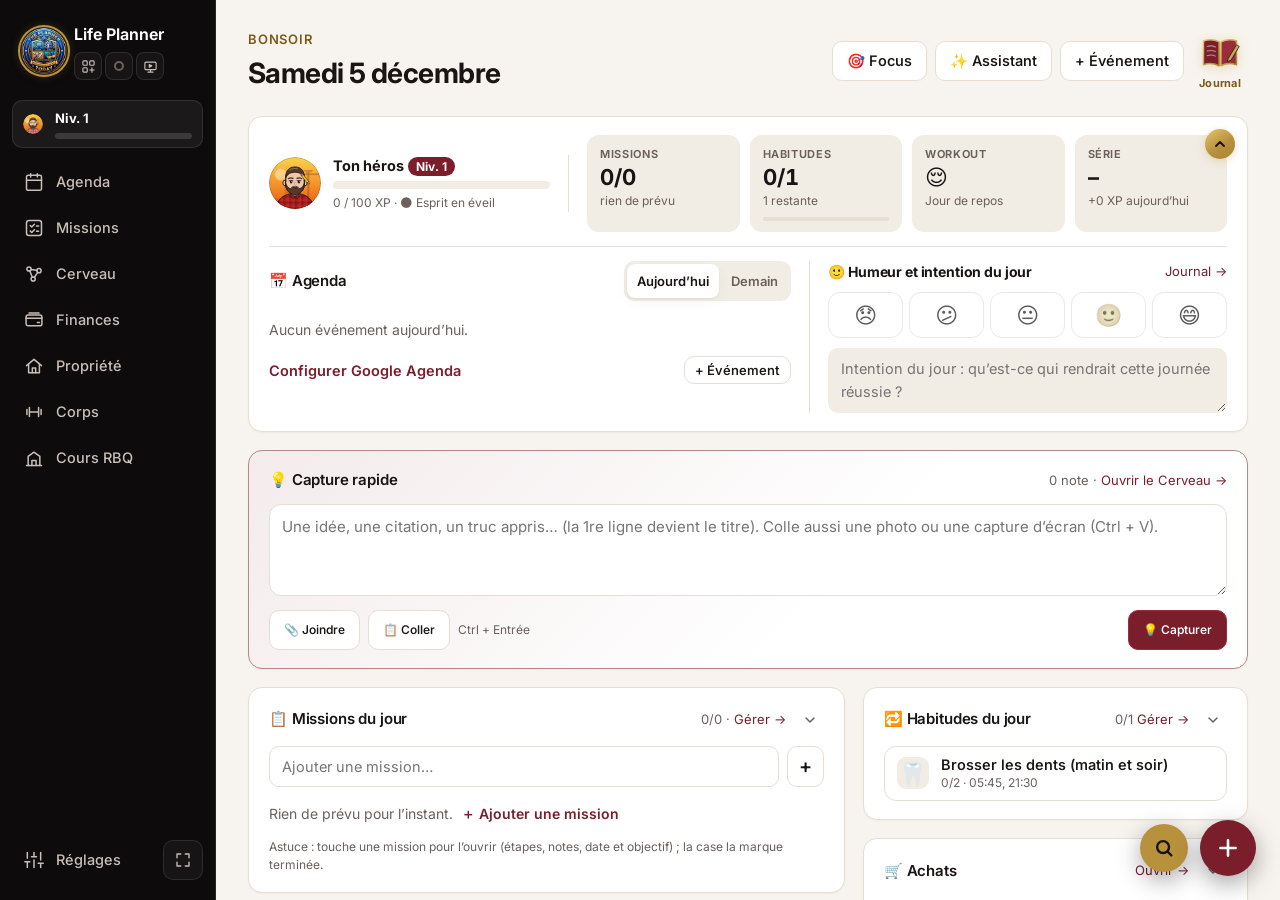
==== app/index.html @ 0de96e23 "Gold search button next to the + button; remove the small + and search icons from the menu Co-Author" ====
<!doctype html>
<html lang="fr">
<head>
  <meta charset="utf-8">
  <meta name="viewport" content="width=device-width, initial-scale=1, viewport-fit=cover">
  <title>Life Planner</title>
  <meta name="theme-color" content="#0a0909">
  <link rel="preconnect" href="https://fonts.googleapis.com">
  <link rel="preconnect" href="https://fonts.gstatic.com" crossorigin>
  <link rel="stylesheet" href="https://fonts.googleapis.com/css2?family=Inter:wght@400;500;600;700&display=swap">
  <link rel="manifest" href="manifest.webmanifest">
  <link rel="icon" href="icons/logo.png" type="image/png">
  <link rel="stylesheet" href="css/styles.css">
</head>
<body>
  <div class="app">
    <nav class="rail" id="rail" aria-label="Navigation principale">
      <div class="brand">
        <a href="#/today" class="brand-logo" id="brand-logo" title="Aujourd'hui" aria-label="Aujourd'hui"><img class="logo-img round" src="icons/logo.png" alt="" width="32" height="32"></a>
        <div class="brand-main">
          <span>Life Planner</span>
          <div class="brand-tools">
            <button type="button" class="brand-ico" id="brand-launch" aria-label="Lanceur" title="Lanceur" aria-haspopup="true" aria-expanded="false">
              <svg viewBox="0 0 24 24"><rect x="3" y="3" width="7" height="7" rx="1.5"/><rect x="14" y="3" width="7" height="7" rx="1.5"/><rect x="3" y="14" width="7" height="7" rx="1.5"/><path d="M14 17.5h7M17.5 14v7"/></svg>
            </button>
            <button type="button" class="brand-ico sync-dot" id="sync-dot" aria-label="État de la synchro" title="Synchro"><i></i></button>
            <button type="button" class="brand-ico" id="brand-video" aria-label="Espace vidéo" title="Espace vidéo : un coin réservé pour une vidéo">
              <svg viewBox="0 0 24 24"><rect x="3" y="5" width="18" height="12" rx="2"/><path d="M8 21h8M12 17v4M10 9l4 2-4 2z"/></svg>
            </button>
          </div>
        </div>
      </div>
      <a href="#/hero" data-route="hero" class="hero-mini" id="hero-mini" aria-label="Ton héros"></a>
      <a href="#/today" data-route="today">
        <svg viewBox="0 0 24 24"><circle cx="12" cy="12" r="4"/><path d="M12 2v2M12 20v2M4.9 4.9l1.4 1.4M17.7 17.7l1.4 1.4M2 12h2M20 12h2M4.9 19.1l1.4-1.4M17.7 6.3l1.4-1.4"/></svg>
        <span>Aujourd'hui</span>
      </a>
      <a href="#/missions" data-route="missions">
        <svg viewBox="0 0 24 24"><rect x="3" y="3" width="18" height="18" rx="3"/><path d="M7.5 9l1.8 1.8L12.5 7.5M7.5 15.5l1.8 1.8 3.2-3.3M15 9.5h2.5M15 16h2.5"/></svg>
        <span>Missions</span>
      </a>
      <a href="#/brain" data-route="brain">
        <svg viewBox="0 0 24 24"><circle cx="6" cy="6" r="2.5"/><circle cx="18" cy="8" r="2.5"/><circle cx="11" cy="18" r="2.5"/><path d="M8.4 6.5l7.2 1M7 8.3l2.9 7.4M16.6 10.1l-4.2 5.8"/></svg>
        <span>Cerveau</span>
      </a>
      <a href="#/day" data-route="week">
        <svg viewBox="0 0 24 24"><rect x="3" y="4" width="18" height="18" rx="2"/><path d="M16 2v4M8 2v4M3 10h18"/></svg>
        <span>Agenda</span>
      </a>
      <a href="#/finance" data-route="finance">
        <svg viewBox="0 0 24 24"><rect x="2.5" y="6" width="19" height="13" rx="2.5"/><path d="M2.5 10h19"/><path d="M16 15h2.5"/><path d="M6 3.5h12"/></svg>
        <span>Finances</span>
      </a>
      <a href="#/propriete" data-route="propriete">
        <svg viewBox="0 0 24 24"><path d="M3 11.5 12 4l9 7.5"/><path d="M5.5 9.5V20h13V9.5"/><path d="M10 20v-5.5h4V20"/></svg>
        <span>Propriété</span>
      </a>
      <a href="#/workout" data-route="workout">
        <svg viewBox="0 0 24 24"><path d="M6.5 6.5v11M17.5 6.5v11M3.5 9v6M20.5 9v6M6.5 12h11"/></svg>
        <span>Corps</span>
      </a>
      <a href="#/rbq" data-route="rbq">
        <svg viewBox="0 0 24 24"><path d="M3 21h18"/><path d="M5 21V10l7-5 7 5v11"/><path d="M9.5 21v-6h5v6"/></svg>
        <span>Cours RBQ</span>
      </a>
      <button type="button" class="rail-more" id="rail-more" aria-label="Plus d’onglets">
        <svg viewBox="0 0 24 24"><circle cx="5" cy="12" r="1.6"/><circle cx="12" cy="12" r="1.6"/><circle cx="19" cy="12" r="1.6"/></svg>
        <span>Plus</span>
      </button>
      <div class="rail-foot">
        <a href="#/settings" data-route="settings">
          <svg viewBox="0 0 24 24"><path d="M4 21v-7M4 10V3M12 21v-9M12 8V3M20 21v-5M20 12V3M1 14h6M9 8h6M17 16h6"/></svg>
          <span>Réglages</span>
        </a>
        <button type="button" class="rail-fs" id="brand-fs" aria-label="Plein écran" title="Plein écran (F11)" hidden>
          <svg viewBox="0 0 24 24"><path d="M4 9V4h5M20 9V4h-5M4 15v5h5M20 15v5h-5"/></svg>
        </button>
      </div>
    </nav>
    <main id="view" tabindex="-1"></main>
  </div>
  <button type="button" id="to-top" hidden aria-label="Remonter en haut de la page" title="Remonter en haut"><svg viewBox="0 0 24 24"><path d="M12 19V5M5 12l7-7 7 7"/></svg></button>
  <div id="fab-dock"><button type="button" id="gs-fab" aria-label="Rechercher" title="Rechercher (Ctrl + K)"><svg viewBox="0 0 24 24"><circle cx="11" cy="11" r="6.5"/><path d="m20 20-4.2-4.2"/></svg></button><button type="button" id="qa-fab" aria-label="Ajout rapide" title="Ajout rapide"><svg viewBox="0 0 24 24"><path d="M12 5v14M5 12h14"/></svg></button></div>
  <div id="modal-root"></div>
  <div id="toast" role="status" aria-live="polite"></div>
  <div id="xp-pops" aria-live="polite"></div>
  <script type="module" src="js/app.js"></script>
</body>
</html>
---- app/css/styles.css ----
/* Thème noir, or et bordeaux : noir profond, bordeaux (couleur principale) et or (touches de luxe).
   Windows en mode sombre : noir. En mode clair : version ivoire assortie (même menu noir). */
:root {
  --bg: #f7f4ef;
  --surface: #ffffff;
  --surface-2: #f1ece4;
  --border: #e6ded3;
  --text: #1a1414;
  --muted: #6b605b;
  --accent: #7a1e2c;
  --accent-soft: #f6e6e8;
  --accent-text: #ffffff;
  --burgundy: #7a1e2c;
  --burgundy-line: #9b2c3a;
  --gold: #b8913d;
  --gold-soft: #faf3e3;
  --gold-text: #7a5a14;
  --gold-border: #e8d7ae;
  --warn: #7a5a14;
  --warn-soft: #faf3e3;
  --danger: #d92d20;
  --ok: #1f7a4d;
  --rail-bg: #0d0b0b;
  --rail-text: #c9bfb9;
  --rail-dim: #8e837d;
  --rail-hover: rgba(255, 255, 255, .06);
  --rail-active: rgba(122, 30, 44, .5);
  --rail-line: rgba(255, 255, 255, .1);
  --shadow: 0 1px 2px rgba(26, 20, 20, .05), 0 4px 14px rgba(26, 20, 20, .04);
  --radius: 14px;
  --rail-w: 216px;
  color-scheme: light;
}
@media (prefers-color-scheme: dark) {
  :root:not([data-theme="light"]) {
    --bg: #0a0909; --surface: #141112; --surface-2: #1b1617; --border: #2a2123;
    --text: #f2ede6; --muted: #a89e98; --accent: #c9505f; --accent-soft: #2a1a1e; --accent-text: #ffffff;
    --burgundy: #7a1e2c; --burgundy-line: #9b2c3a;
    --gold: #c9a24a; --gold-soft: #1f1810; --gold-text: #e6cc8a; --gold-border: #4a3b1a;
    --warn: #e6cc8a; --warn-soft: #241c10; --danger: #f87171; --ok: #6fbf8e;
    --rail-bg: #050404; --rail-text: #b8ada7; --rail-dim: #7a6e68; --rail-hover: rgba(255,255,255,.05); --rail-active: rgba(122,30,44,.32); --rail-line: #231c1d;
    --shadow: 0 1px 2px rgba(0,0,0,.4), 0 4px 16px rgba(0,0,0,.3);
    color-scheme: dark;
  }
}
:root[data-theme="dark"] {
  --bg: #0a0909; --surface: #141112; --surface-2: #1b1617; --border: #2a2123;
  --text: #f2ede6; --muted: #a89e98; --accent: #c9505f; --accent-soft: #2a1a1e; --accent-text: #ffffff;
  --burgundy: #7a1e2c; --burgundy-line: #9b2c3a;
  --gold: #c9a24a; --gold-soft: #1f1810; --gold-text: #e6cc8a; --gold-border: #4a3b1a;
  --warn: #e6cc8a; --warn-soft: #241c10; --danger: #f87171; --ok: #6fbf8e;
  --rail-bg: #050404; --rail-text: #b8ada7; --rail-dim: #7a6e68; --rail-hover: rgba(255,255,255,.05); --rail-active: rgba(122,30,44,.32); --rail-line: #231c1d;
  --shadow: 0 1px 2px rgba(0,0,0,.4), 0 4px 16px rgba(0,0,0,.3);
  color-scheme: dark;
}

* { box-sizing: border-box; }
html, body { height: 100%; margin: 0; }
body {
  background: var(--bg);
  color: var(--text);
  font: 15px/1.5 "Segoe UI Variable Text", "Segoe UI", system-ui, sans-serif;
  -webkit-font-smoothing: antialiased;
  overflow: hidden;
}
h1, h2, h3 { font-family: "Segoe UI Variable Display", "Segoe UI", system-ui, sans-serif; margin: 0; letter-spacing: -.01em; }
h1 { font-size: 28px; font-weight: 650; }
h2 { font-size: 16px; font-weight: 650; }
a { color: var(--accent); text-decoration: none; }
button, input, select, textarea { font: inherit; color: inherit; }
.muted { color: var(--muted); }
[hidden] { display: none !important; }

/* ---------- Mise en page ---------- */
.app { display: flex; height: 100%; }
.rail {
  width: var(--rail-w); flex: none; display: flex; flex-direction: column; gap: 2px;
  padding: 18px 12px; background: var(--surface); border-right: 1px solid var(--border);
}
.brand { display: flex; align-items: center; gap: 10px; font-weight: 650; font-size: 16px; padding: 4px 10px 18px; }
.rail a {
  display: flex; align-items: center; gap: 12px; padding: 10px 12px; border-radius: 10px;
  color: var(--muted); font-weight: 550; min-height: 44px;
}
.rail a svg { width: 20px; height: 20px; fill: none; stroke: currentColor; stroke-width: 1.8; stroke-linecap: round; stroke-linejoin: round; flex: none; }
.rail a:hover { background: var(--surface-2); color: var(--text); }
.rail a.active { background: var(--accent-soft); color: var(--accent); }
.rail .rail-bottom { margin-top: auto; }
main { flex: 1; min-width: 0; overflow-y: auto; padding: 28px 32px 48px; outline: none; }
body.ink-mode .rail { display: none; }
body.ink-mode main { padding: 0; overflow: hidden; }

@media (max-width: 900px) {
  :root { --rail-w: 68px; }
  .rail span, .brand span { display: none; }
  .rail a { justify-content: center; }
  .brand { justify-content: center; padding: 4px 0 18px; }
}
.rail-more { display: none; }
@media (max-width: 600px) {
  .app { flex-direction: column-reverse; }
  .rail { width: 100%; flex-direction: row; justify-content: space-around; padding: 4px 4px calc(4px + env(safe-area-inset-bottom)); border-right: 0; border-top: 1px solid var(--border); gap: 0; }
  .brand { display: none; }
  .rail .rail-bottom { margin-top: 0; }
  /* Barre du bas : 4 onglets + « Plus » (le reste, Réglages et le héros sont dans « Plus ») */
  .rail a.nav-extra, .rail a[data-route="settings"], .rail .hero-mini { display: none !important; }
  .rail a, .rail-more { flex: 1; flex-direction: column; gap: 2px; padding: 6px 2px !important; min-height: 52px; justify-content: center; align-items: center; border-radius: 12px; }
  .rail a span, .rail-more span { display: block !important; font-size: 10.5px; font-weight: 600; }
  .rail-more { display: flex; border: 0; background: none; color: var(--muted); cursor: pointer; font: inherit; }
  .rail-more svg { width: 20px; height: 20px; fill: currentColor; stroke: none; }
  .rail-more.active { background: var(--accent-soft); color: var(--accent); }
  main { padding: 18px 14px 28px; }
  h1 { font-size: 24px; }
  #focus-timer { right: 10px; bottom: calc(76px + env(safe-area-inset-bottom)); }
  body.has-timer #xp-pops { bottom: 160px; }
  #xp-pops { right: 12px; bottom: 80px; }
  #toast { bottom: 84px; }
}
.more-sheet { display: grid; gap: 6px; }
.more-sheet a { display: flex; align-items: center; gap: 14px; padding: 12px 14px; border-radius: 12px; color: var(--text); background: var(--surface-2); font-weight: 600; min-height: 52px; }
.more-sheet a.active { background: var(--accent-soft); color: var(--accent); }
.more-sheet svg { width: 22px; height: 22px; fill: none; stroke: currentColor; stroke-width: 1.8; stroke-linecap: round; stroke-linejoin: round; flex: none; }
.more-sheet svg.avatar { width: 30px; height: 30px; stroke: none; }

/* ---------- En-têtes ---------- */
.page-head { display: flex; align-items: flex-end; justify-content: space-between; gap: 16px; flex-wrap: wrap; margin-bottom: 22px; }
.eyebrow { margin: 0 0 2px; color: var(--muted); font-size: 13px; font-weight: 600; text-transform: uppercase; letter-spacing: .06em; }
.head-actions { display: flex; align-items: center; gap: 8px; flex-wrap: wrap; }
/* Aujourd'hui : bouton image du journal (écrire à la main) */
.journal-btn { display: inline-flex; flex-direction: column; align-items: center; gap: 1px; padding: 2px 6px; border-radius: 12px; color: var(--gold-text, var(--gold)); text-decoration: none; transition: transform .12s, background .12s; }
.journal-btn svg { width: 44px; height: 44px; display: block; filter: drop-shadow(0 2px 6px rgba(201, 162, 74, .3)); }
.journal-btn span { font-size: 11px; font-weight: 700; letter-spacing: .03em; }
.journal-btn:hover, .journal-btn:focus-visible { transform: translateY(-1px) scale(1.05); background: var(--surface-2); }

/* ---------- Boutons & champs ---------- */
.btn {
  display: inline-flex; align-items: center; justify-content: center; gap: 6px;
  min-height: 40px; padding: 0 14px; border-radius: 10px; border: 1px solid var(--border);
  background: var(--surface); color: var(--text); font-weight: 550; cursor: pointer; white-space: nowrap;
}
.btn:hover { background: var(--surface-2); }
.btn.primary { background: var(--accent); border-color: var(--accent); color: var(--accent-text); }
.btn.primary:hover { filter: brightness(1.07); }
.btn.danger { color: var(--danger); }
.btn.icon { width: 40px; padding: 0; font-size: 20px; }
.btn.sm { min-height: 30px; width: 30px; font-size: 16px; border-radius: 8px; }
.btn:disabled { opacity: .5; cursor: default; }
.link { background: none; border: 0; padding: 0; color: var(--accent); cursor: pointer; font-weight: 600; }
input[type="text"], input[type="date"], input[type="time"], input:not([type]), select, textarea {
  border: 1px solid var(--border); background: var(--surface); border-radius: 10px; padding: 9px 12px; min-height: 40px; width: 100%;
}
input:focus, select:focus, textarea:focus { outline: 2px solid var(--accent); outline-offset: -1px; border-color: transparent; }
textarea { resize: vertical; field-sizing: content; min-height: 80px; line-height: 1.55; }
.form { display: grid; gap: 14px; }
.form label { display: grid; gap: 6px; font-size: 13px; font-weight: 600; color: var(--muted); }
.form .row { display: grid; grid-template-columns: 1fr 1fr; gap: 12px; align-items: end; }
.form label.check { display: flex; align-items: center; gap: 8px; min-height: 40px; color: var(--text); font-size: 14px; }
.check input { width: 18px; height: 18px; accent-color: var(--accent); }

/* ---------- Cartes ---------- */
.card { background: var(--surface); border: 1px solid var(--border); border-radius: var(--radius); padding: 18px 20px; box-shadow: var(--shadow); min-width: 0; }
.card-head { display: flex; align-items: center; justify-content: space-between; gap: 8px; margin-bottom: 12px; }
.grid { display: grid; gap: 18px; }
.today-grid { grid-template-columns: repeat(auto-fit, minmax(320px, 1fr)); align-items: start; }
.today-grid .wide { grid-column: 1 / -1; }
.empty, .empty-sm { color: var(--muted); }
.empty { padding: 40px; text-align: center; }
.empty-sm { font-size: 14px; padding: 6px 0; list-style: none; }

.sync { font-size: 12px; color: var(--muted); display: inline-flex; align-items: center; gap: 6px; }
.sync::before { content: ""; width: 8px; height: 8px; border-radius: 50%; background: var(--muted); }
.sync.live::before { background: var(--ok); }
.sync.cache::before { background: var(--warn); }

/* ---------- Événements ---------- */
ul { margin: 0; padding: 0; list-style: none; }
.evs { display: grid; gap: 6px; }
.ev {
  display: flex; gap: 10px; align-items: baseline; padding: 8px 10px; border-radius: 10px; cursor: pointer;
  background: color-mix(in srgb, var(--c) 12%, var(--surface)); border-left: 3px solid var(--c);
}
.ev:hover { background: color-mix(in srgb, var(--c) 20%, var(--surface)); }
.ev-time { font-size: 12px; font-weight: 650; color: var(--muted); min-width: 56px; font-variant-numeric: tabular-nums; }
.ev-title { font-weight: 550; overflow-wrap: anywhere; }
.ev.past { opacity: .55; }

/* ---------- Tâches ---------- */
.add-row { display: flex; gap: 8px; margin-bottom: 10px; }
.tasks { display: grid; gap: 2px; }
.task { border-radius: 10px; }
.task.open { background: var(--surface-2); padding-bottom: 8px; }
.task-row { display: flex; align-items: center; gap: 6px; padding: 2px 2px 2px 2px; border-radius: 8px; }
.task-row:hover { background: var(--surface-2); }
.task label, .sub label { display: flex; align-items: center; gap: 10px; flex: 1; min-width: 0; cursor: pointer; min-height: 36px; }
.task input[type="checkbox"] { width: 20px; height: 20px; flex: none; accent-color: var(--accent); }
.task span { overflow-wrap: anywhere; }
.task-row { align-items: flex-start; }
.task-row > .exp, .task-row > .x { margin-top: 3px; }
.t-main { flex: 1; min-width: 0; display: grid; }
.task .t-title { padding: 6px 0; line-height: 1.35; overflow-wrap: break-word; hyphens: auto; }
.task-meta .t-del2 { min-height: 32px; padding: 0 10px; font-size: 13px; color: var(--danger); }
/* Colonnes étroites (Semaine) : le titre passe avant les boutons */
.day .task-row { gap: 2px; }
.day .task label { gap: 7px; }
.day .task input[type="checkbox"] { width: 18px; height: 18px; }
.day .task-row > .x { display: none; }
.day .task-row > .exp { width: 22px; }
.day .t-chips { padding-left: 25px; }
.day .task-meta label { flex-basis: 100%; }
.t-chips { display: flex; flex-wrap: wrap; gap: 4px; padding: 0 0 6px 30px; margin-top: -4px; min-width: 0; }
/* Étapes d'une mission : dépliées sous la mission par la pastille « ✓ n/m ▾ » */
.t-subs-toggle { cursor: pointer; font: inherit; }
.t-caret { display: inline-block; font-size: 10px; margin-left: 2px; transition: transform .15s; }
.task.subs-open .t-caret { transform: rotate(180deg); }
.t-subs { display: none; list-style: none; margin: -2px 0 8px 30px; padding: 4px 0 4px 12px; border-left: 2px solid var(--gold-border, var(--border)); }
.task.subs-open .t-subs { display: grid; gap: 2px; }
.t-subs label { display: flex; align-items: center; gap: 8px; padding: 3px 0; font-size: 14px; cursor: pointer; }
.t-subs input { width: 16px; height: 16px; flex: none; accent-color: var(--ok); }
.t-subs li.done span { text-decoration: line-through; color: var(--muted); }
.t-chips .chip { max-width: 100%; overflow: hidden; text-overflow: ellipsis; }
.task.done .t-title, .sub.done span { color: var(--muted); text-decoration: line-through; }
.exp { border: 0; background: none; color: var(--muted); width: 30px; height: 30px; border-radius: 8px; cursor: pointer; font-size: 18px; flex: none; transition: transform .15s; }
.exp:hover { background: var(--border); color: var(--text); }
.task.open .exp { transform: rotate(90deg); color: var(--accent); }
.task-detail { padding: 2px 8px 0 32px; display: grid; gap: 6px; }
.sub label { min-height: 30px; font-size: 14px; gap: 8px; }
.sub input[type="checkbox"] { width: 16px !important; height: 16px !important; }
.sub { display: flex; align-items: center; border-radius: 6px; }
.sub:hover .x { opacity: 1; }
.subs { display: grid; }
.sub-bar { height: 4px; border-radius: 9px; background: var(--border); overflow: hidden; }
.sub-bar i { display: block; height: 100%; background: var(--ok); transition: width .3s; }
.add-sub input { min-height: 32px; padding: 5px 10px; font-size: 14px; background: var(--surface); }
.task-detail .notes { min-height: 54px; font-size: 14px; background: var(--surface); }
.hint { font-size: 12px; margin: 8px 0 0; }
.chip.ok { background: color-mix(in srgb, var(--ok) 16%, transparent); color: var(--ok); }
.x { border: 0; background: none; color: var(--muted); font-size: 20px; width: 32px; height: 32px; border-radius: 8px; cursor: pointer; opacity: 0; flex: none; }
.task-row:hover .x, .goal:hover .g-del, .pg:hover .x { opacity: 1; }
@media (hover: none) { .x { opacity: .6; } }
.x:hover { background: var(--surface-2); color: var(--danger); }
.chip { font-size: 12px; padding: 2px 8px; border-radius: 999px; background: var(--surface-2); color: var(--muted); white-space: nowrap; }
.chip.warn { background: var(--warn-soft); color: var(--warn); }

/* ---------- Humeur ---------- */
.moods { display: flex; gap: 6px; flex-wrap: wrap; }
.mood { width: 46px; height: 46px; border-radius: 12px; border: 1px solid var(--border); background: var(--surface); font-size: 22px; cursor: pointer; filter: grayscale(.7); opacity: .7; }
.mood.on { filter: none; opacity: 1; border-color: var(--accent); background: var(--accent-soft); }

/* ---------- Semaine ---------- */
.week { display: grid; grid-template-columns: repeat(7, minmax(150px, 1fr)); gap: 10px; overflow-x: auto; padding-bottom: 8px; }
.day { background: var(--surface); border: 1px solid var(--border); border-radius: 14px; padding: 12px; display: flex; flex-direction: column; gap: 10px; min-height: 340px; }
.day.is-today { border-color: var(--accent); box-shadow: 0 0 0 1px var(--accent); }
.day > header { display: flex; align-items: center; gap: 6px; }
.dow { font-size: 13px; font-weight: 650; color: var(--muted); text-transform: capitalize; }
.dnum { font-size: 22px; font-weight: 650; flex: 1; }
.is-today .dnum { color: var(--accent); }
.day .ev { padding: 6px 8px; flex-direction: column; gap: 0; }
.day .ev-time { min-width: 0; }
.day .task { font-size: 14px; }
.day .task-detail { padding-left: 6px; padding-right: 4px; }
.day .tasks { flex: 1; align-content: start; }
.add-mini input { min-height: 34px; padding: 6px 10px; font-size: 14px; background: var(--surface-2); border-color: transparent; }

/* ---------- Journal ---------- */
.journal-layout { display: grid; grid-template-columns: 250px 1fr; gap: 18px; align-items: start; }
.entries { padding: 10px; max-height: calc(100vh - 160px); overflow-y: auto; }
.entries h2 { padding: 6px 8px 10px; }
.entries a { display: grid; grid-template-columns: 28px 1fr; gap: 0 8px; padding: 8px; border-radius: 10px; color: var(--text); }
.entries a:hover { background: var(--surface-2); }
.entries a.on { background: var(--accent-soft); }
.entries a .m { grid-row: span 2; font-size: 20px; }
.entries a small { color: var(--muted); white-space: nowrap; overflow: hidden; text-overflow: ellipsis; }
.editor { display: grid; gap: 18px; }
.field h3 { font-size: 14px; font-weight: 650; margin-bottom: 8px; }
.field textarea { border-color: transparent; background: var(--surface-2); }
.saved { font-size: 12px; min-height: 18px; }
@media (max-width: 900px) { .journal-layout { grid-template-columns: 1fr; } .entries { max-height: 220px; } }

/* ---------- Pages manuscrites (aperçus) ---------- */
.ink-link { display: flex; gap: 14px; align-items: center; padding: 10px; border-radius: 12px; background: var(--surface-2); color: var(--text); }
.ink-link:hover { background: var(--accent-soft); }
.thumb { width: 72px; aspect-ratio: 1 / 1.414; border-radius: 6px; background: #fffdf8 center / cover no-repeat; border: 1px solid var(--border); flex: none; }
.pages { display: grid; grid-template-columns: repeat(auto-fill, minmax(170px, 1fr)); gap: 16px; margin-bottom: 28px; }
.pg { position: relative; display: grid; gap: 8px; color: var(--text); }
.pg .thumb { width: 100%; border-radius: 10px; box-shadow: var(--shadow); transition: transform .15s; }
.pg:hover .thumb { transform: translateY(-2px); }
.pg .t { font-weight: 600; font-size: 14px; overflow: hidden; text-overflow: ellipsis; white-space: nowrap; }
.pg small { color: var(--muted); }
.pg .x { position: absolute; top: 6px; right: 6px; background: var(--surface); box-shadow: var(--shadow); }
.pg.new .thumb { display: grid; place-items: center; font-size: 40px; color: var(--accent); background: var(--accent-soft); border-style: dashed; }
.section-title { font-size: 14px; color: var(--muted); font-weight: 650; margin: 0 0 12px; text-transform: uppercase; letter-spacing: .05em; }
.bg-pick { display: grid; grid-template-columns: repeat(4, 1fr); gap: 8px; }
.bg-pick label { display: grid; gap: 4px; justify-items: center; font-size: 12px; cursor: pointer; }
.bg-pick input { position: absolute; opacity: 0; pointer-events: none; }
.bg-pick .sw { width: 100%; aspect-ratio: 1 / 1.2; border-radius: 8px; border: 2px solid var(--border); background-color: #fffdf8; }
.bg-pick input:checked + .sw { border-color: var(--accent); }
.sw.lines { background-image: repeating-linear-gradient(#fffdf8 0 9px, #cfd8e6 9px 10px); }
.sw.grid { background-image: linear-gradient(#cfd8e6 1px, transparent 1px), linear-gradient(90deg, #cfd8e6 1px, transparent 1px); background-size: 10px 10px; }
.sw.dots { background-image: radial-gradient(#9aa6ba 1px, transparent 1.2px); background-size: 10px 10px; }

/* ---------- Éditeur manuscrit ---------- */
.ink-shell { display: flex; flex-direction: column; height: 100%; }
.ink-bar {
  display: flex; align-items: center; gap: 8px; padding: 8px 12px; flex-wrap: wrap;
  background: var(--surface); border-bottom: 1px solid var(--border); box-shadow: var(--shadow); z-index: 1;
}
.ink-title { max-width: 240px; font-weight: 600; border-color: transparent !important; background: transparent !important; }
.seg { display: inline-flex; background: var(--surface-2); border-radius: 12px; padding: 3px; gap: 2px; }
.seg button {
  min-width: 42px; height: 40px; border: 0; border-radius: 9px; background: transparent; cursor: pointer;
  display: grid; place-items: center; color: var(--muted);
}
.seg button svg { width: 20px; height: 20px; fill: none; stroke: currentColor; stroke-width: 1.8; stroke-linecap: round; stroke-linejoin: round; }
.seg button.on { background: var(--surface); color: var(--accent); box-shadow: var(--shadow); }
.seg button:disabled { opacity: .35; }
.swatch { width: 28px; height: 28px; border-radius: 50%; background: var(--sw); border: 2px solid var(--surface); box-shadow: 0 0 0 1px var(--border); }
.seg button.on .swatch { box-shadow: 0 0 0 2px var(--accent); }
.dot { border-radius: 50%; background: currentColor; }
.ink-bar .spacer { flex: 1; }
.ink-bar select { width: auto; min-height: 40px; }
.ink-scroll { flex: 1; overflow: auto; background: var(--surface-2); padding: 24px 12px 60px; display: flex; flex-direction: column; align-items: center; gap: 16px; overscroll-behavior: contain; }
.ink-page { flex: none; /* la page garde sa vraie hauteur : sinon elle rétrécit et rien ne défile */ box-shadow: 0 2px 6px rgba(0,0,0,.08), 0 12px 32px rgba(0,0,0,.08); border-radius: 4px; overflow: hidden; line-height: 0; }
.ink-page canvas { touch-action: none; cursor: crosshair; display: block; }

/* ---------- Objectifs ---------- */
.goal-groups { display: grid; grid-template-columns: repeat(auto-fit, minmax(300px, 1fr)); gap: 18px; align-items: start; }
.goal { display: grid; grid-template-columns: 1fr auto; gap: 6px 8px; align-items: center; padding: 10px 0; border-bottom: 1px solid var(--border); }
.goal:last-child { border-bottom: 0; }
.goal .title { font-weight: 550; overflow-wrap: anywhere; }
.goal .pct { font-size: 13px; color: var(--muted); font-variant-numeric: tabular-nums; }
/* Curseur de progression : seule la pastille est attrapable, pour que le défilement au doigt ne le fasse plus bouger par accident */
.goal input[type="range"] { grid-column: 1 / -1; width: 100%; height: 32px; margin: 0; -webkit-appearance: none; appearance: none; background: transparent; pointer-events: none; touch-action: pan-y; }
.goal input[type="range"]::-webkit-slider-runnable-track { height: 6px; border-radius: 99px; background: linear-gradient(to right, var(--accent) var(--v, 0%), var(--border) var(--v, 0%)); }
.goal input[type="range"]::-moz-range-track { height: 6px; border-radius: 99px; background: var(--border); }
.goal input[type="range"]::-moz-range-progress { height: 6px; border-radius: 99px; background: var(--accent); }
.goal input[type="range"]::-webkit-slider-thumb { -webkit-appearance: none; appearance: none; pointer-events: auto; width: 26px; height: 26px; margin-top: -10px; border-radius: 50%; background: var(--accent); border: 3px solid var(--surface); box-shadow: 0 1px 4px rgba(0,0,0,.35); cursor: grab; }
.goal input[type="range"]::-moz-range-thumb { pointer-events: auto; width: 20px; height: 20px; border-radius: 50%; background: var(--accent); border: 3px solid var(--surface); box-shadow: 0 1px 4px rgba(0,0,0,.35); cursor: grab; }
.goal input[type="range"]:focus-visible { outline: 2px solid var(--accent); outline-offset: 2px; border-radius: 8px; }
.bar { height: 6px; border-radius: 99px; background: var(--surface-2); overflow: hidden; grid-column: 1 / -1; }
.bar i { display: block; height: 100%; background: var(--accent); border-radius: 99px; }
.goal.mini { grid-template-columns: 1fr auto; border: 0; padding: 6px 0; }
.bar i { transition: width .4s; }
.goal-toggle { grid-column: 1 / -1; justify-self: start; display: flex; align-items: center; gap: 6px; border: 0; background: none; color: var(--muted); font-size: 13px; font-weight: 600; padding: 4px 6px 4px 0; cursor: pointer; min-height: 32px; }
.goal-toggle:hover { color: var(--accent); }
.goal-toggle .exp { width: 22px; height: 22px; font-size: 16px; display: inline-grid; place-items: center; }
.goal.open .goal-toggle { color: var(--accent); }
.goal.open .goal-toggle .exp { transform: rotate(90deg); color: var(--accent); }
.goal-missions { grid-column: 1 / -1; display: grid; gap: 8px; padding: 4px 0 2px; }
.add-mission { display: flex; flex-wrap: wrap; gap: 6px; }
.add-mission input[name="t"] { flex: 1 1 200px; min-width: 0; }
.add-mission input[type="date"] { width: auto; flex: 1 1 120px; min-width: 0; }
.add-mission .btn.icon { width: 40px; flex: none; }
.link-mission { font-size: 14px; color: var(--muted); }
.task-meta { display: flex; flex-wrap: wrap; gap: 8px; font-size: 13px; }
.task-meta label { display: flex; align-items: center; gap: 6px; flex: 1 1 160px; min-width: 0; min-height: 0; cursor: default; }
.task-meta select, .task-meta input { min-height: 32px; padding: 4px 8px; font-size: 13px; background: var(--surface); flex: 1; min-width: 0; }
.goal-chip { background: var(--accent-soft); color: var(--accent); }

/* ---------- Réglages ---------- */
.settings { display: grid; gap: 18px; max-width: 760px; }
.steps { margin: 0 0 16px; padding-left: 20px; color: var(--muted); display: grid; gap: 6px; }
.steps li { list-style: decimal; }
.steps code, code { background: var(--surface-2); padding: 1px 6px; border-radius: 6px; font-size: 13px; color: var(--text); }
.cal-list { display: grid; gap: 4px; margin-top: 8px; }
.cal-list label { display: flex; align-items: center; gap: 10px; padding: 6px 0; }
.cal-list .c { width: 12px; height: 12px; border-radius: 4px; flex: none; }
.cal-list input { width: 18px; height: 18px; accent-color: var(--accent); }
.status-line { display: flex; align-items: center; gap: 10px; flex-wrap: wrap; margin-top: 14px; }

/* ---------- Gamification ---------- */
.avatar { display: block; border-radius: 50%; flex: none; }
.xp-bar { height: 8px; border-radius: 99px; background: var(--surface-2); overflow: hidden; }
.xp-bar i { display: block; height: 100%; border-radius: 99px; background: linear-gradient(90deg, var(--accent), #f59e0b); transition: width .5s; }
.hero-mini { display: flex !important; align-items: center; gap: 10px; padding: 8px 10px !important; margin-bottom: 10px; background: var(--surface-2); color: var(--text) !important; }
.hero-mini .hm-text { flex: 1; display: grid; gap: 4px; font-size: 13px; min-width: 0; }
.hero-mini .xp-bar { height: 6px; background: var(--border); }
@media (max-width: 900px) { .hero-mini { padding: 4px !important; background: none; } .hero-mini .hm-text { display: none; } }
@media (max-width: 600px) { .hero-mini { margin: 0; } }

.hero-card { display: flex; align-items: center; gap: 16px; color: var(--text); flex-wrap: wrap; }
.hero-card:hover { border-color: var(--accent); }
.hc-main { flex: 1; min-width: 200px; display: grid; gap: 6px; }
.hc-top { display: flex; align-items: baseline; gap: 10px; flex-wrap: wrap; }
.lvl { background: var(--accent); color: var(--accent-text); font-size: 12px; font-weight: 700; padding: 2px 8px; border-radius: 99px; }
.hc-sub { font-size: 12px; margin: 0; }
.hc-stats { display: flex; gap: 22px; }
.hc-stats div, .stat-grid div { display: grid; text-align: center; }
.hc-stats b { font-size: 20px; }
.hc-stats small, .stat-grid small { color: var(--muted); font-size: 12px; }

.hero-layout { display: grid; grid-template-columns: 300px 1fr; gap: 18px; align-items: start; }
.hero-right { display: grid; gap: 18px; min-width: 0; }
.hero-id { display: flex; flex-direction: column; align-items: center; gap: 10px; text-align: center; position: sticky; top: 0; }
.hero-id .avatar { box-shadow: 0 8px 30px rgba(122, 30, 44, .3); }
.hero-name { text-align: center; font-weight: 650; font-size: 18px; border-color: transparent !important; background: transparent !important; }
.hero-name:hover, .hero-name:focus { background: var(--surface-2) !important; }
.lvl-big { font-size: 26px; font-weight: 750; color: var(--accent); }
.stat-grid { display: grid; grid-template-columns: repeat(3, 1fr); gap: 12px 8px; width: 100%; margin-top: 8px; padding-top: 14px; border-top: 1px solid var(--border); }
.stat-grid b { font-size: 18px; }
@media (max-width: 900px) { .hero-layout { grid-template-columns: 1fr; } .hero-id { position: static; } }

.opt-group { margin-bottom: 14px; }
.opt-group h3 { font-size: 13px; color: var(--muted); font-weight: 650; margin-bottom: 8px; }
.opts { display: flex; flex-wrap: wrap; gap: 8px; }
.opt { position: relative; border: 2px solid var(--border); background: var(--surface); border-radius: 14px; padding: 4px; cursor: pointer; display: grid; place-items: center; min-width: 44px; min-height: 44px; }
.opt.on { border-color: var(--accent); background: var(--accent-soft); }
.opt .swatch { width: 30px; height: 30px; background: var(--sw); }
.opt:disabled { cursor: not-allowed; }
.opt:disabled > :first-child { opacity: .3; filter: grayscale(1); }
.lock { position: absolute; inset: auto 0 -2px 0; font-size: 10px; font-weight: 700; color: var(--muted); }

.badges { display: grid; grid-template-columns: repeat(auto-fill, minmax(140px, 1fr)); gap: 10px; }
.badge { display: grid; justify-items: center; text-align: center; gap: 2px; padding: 12px 8px; border-radius: 14px; background: var(--surface-2); opacity: .45; filter: grayscale(1); }
.badge.on { opacity: 1; filter: none; background: var(--accent-soft); }
.badge .bi { font-size: 30px; }
.badge b { font-size: 13px; }
.badge small { font-size: 11px; color: var(--muted); }
.rules li { display: grid; grid-template-columns: auto 1fr auto; gap: 10px; padding: 7px 0; border-bottom: 1px solid var(--border); font-size: 14px; }
.rules li:last-child { border-bottom: 0; }
.rules b { color: var(--accent); white-space: nowrap; }

#xp-pops { position: fixed; right: 20px; bottom: 20px; display: grid; gap: 8px; z-index: 70; pointer-events: none; justify-items: end; }
.xp-pop { display: grid; background: linear-gradient(135deg, #7a1e2c, #c9a24a); color: #fff; padding: 8px 14px; border-radius: 14px; box-shadow: 0 8px 24px rgba(122,30,44,.4); animation: popin .35s cubic-bezier(.3,1.6,.6,1); transition: .4s; }
.xp-pop b { font-size: 17px; }
.xp-pop small { font-size: 12px; opacity: .9; max-width: 220px; white-space: nowrap; overflow: hidden; text-overflow: ellipsis; }
.xp-pop.neg { background: var(--surface-2); color: var(--muted); box-shadow: var(--shadow); }
.xp-pop.out { opacity: 0; transform: translateY(-16px); }
@keyframes popin { from { opacity: 0; transform: translateY(20px) scale(.8); } }
.levelup { text-align: center; display: grid; justify-items: center; gap: 4px; }
.levelup h2 { font-size: 32px; margin: 0; }
.burst { padding: 14px; border-radius: 50%; background: radial-gradient(circle, rgba(245,158,11,.35), transparent 70%); animation: popin .6s cubic-bezier(.3,1.6,.6,1); }
.unlocks { margin-top: 8px; padding: 10px 14px; border-radius: 12px; background: var(--accent-soft); font-size: 14px; }

/* ---------- Évolution de l'avatar ---------- */
.evo-bar i { background: linear-gradient(90deg, #8b5cf6, #f5b301); }
.evo-chip { font-size: 12px; font-weight: 650; padding: 2px 8px; border-radius: 99px; background: color-mix(in srgb, #8b5cf6 16%, transparent); color: #7c3aed; }
:root[data-theme="dark"] .evo-chip { color: #c4b5fd; }
@media (prefers-color-scheme: dark) { :root:not([data-theme="light"]) .evo-chip { color: #c4b5fd; } }
.evo-steps { display: grid; grid-template-columns: repeat(auto-fill, minmax(130px, 1fr)); gap: 10px; margin-bottom: 12px; }
.evo-step { display: grid; justify-items: center; text-align: center; gap: 4px; padding: 12px 8px; border-radius: 14px; background: var(--surface-2); opacity: .5; }
.evo-step .avatar { filter: grayscale(1); }
.evo-step.on { opacity: 1; }
.evo-step.on .avatar { filter: none; }
.evo-step.cur { background: var(--accent-soft); outline: 2px solid var(--accent); }
.evo-step b { font-size: 13px; }
.evo-step small { font-size: 11px; color: var(--muted); }
.check-line { display: flex; align-items: center; gap: 8px; font-size: 14px; cursor: pointer; }
.check-line input { width: 18px; height: 18px; accent-color: var(--accent); }
.evo-pair { display: flex; align-items: center; gap: 10px; }
.evo-pair > .avatar { opacity: .6; }
.evo-arrow { font-size: 22px; color: var(--muted); }
.burst.evo { background: radial-gradient(circle, rgba(139, 92, 246, .4), transparent 70%); }

/* ---------- Cerveau (second cerveau) ---------- */
.brain-top { display: grid; grid-template-columns: repeat(auto-fit, minmax(300px, 1fr)); gap: 18px; align-items: start; margin-bottom: 20px; }
.evo-card .hc-main { min-width: 160px; }
.capture textarea { width: 100%; resize: vertical; min-height: 76px; border: 1px solid transparent; background: var(--surface-2); border-radius: 12px; padding: 10px 12px; }
.capture textarea:focus { outline: 2px solid var(--accent); outline-offset: -1px; }
.capture-foot { display: flex; align-items: center; justify-content: space-between; gap: 8px; margin-top: 8px; font-size: 12px; }
.redisc { display: block; color: var(--text); padding: 12px 14px; border-radius: 12px; background: var(--surface-2); margin-bottom: 10px; }
.redisc:hover { outline: 2px solid var(--accent); }
.redisc p { margin: 4px 0 0; font-size: 14px; color: var(--muted); }
.brain-bar { display: grid; gap: 10px; margin-bottom: 16px; }
.brain-bar input[type="search"] { max-width: none; }
.filters { display: flex; flex-wrap: wrap; gap: 6px; }
.chip-btn { border: 1px solid var(--border); background: var(--surface); border-radius: 99px; padding: 5px 12px; font-size: 13px; cursor: pointer; min-height: 32px; }
.chip-btn small { color: var(--muted); margin-left: 2px; }
.chip-btn:hover { background: var(--surface-2); }
.chip-btn.on { background: var(--accent); border-color: var(--accent); color: var(--accent-text); }
.chip-btn.on small { color: inherit; opacity: .8; }
.tag { color: #7c3aed; font-size: 13px; font-weight: 550; cursor: pointer; }
:root[data-theme="dark"] .tag { color: #c4b5fd; }
@media (prefers-color-scheme: dark) { :root:not([data-theme="light"]) .tag { color: #c4b5fd; } }
.note-grid { display: grid; grid-template-columns: repeat(auto-fill, minmax(250px, 1fr)); gap: 14px; }
.note-grid > .empty, .note-grid > .brain-empty { grid-column: 1 / -1; }
.note-card { display: flex; flex-direction: column; gap: 6px; background: var(--surface); border: 1px solid var(--border); border-radius: 14px; padding: 14px 16px; color: var(--text); box-shadow: var(--shadow); min-height: 130px; }
.note-card:hover { border-color: var(--accent); }
.note-card.pinned { border-color: color-mix(in srgb, var(--accent) 45%, var(--border)); }
.note-card .chip { align-self: flex-start; }
.nc-head { display: flex; align-items: baseline; gap: 8px; }
.nc-head b { flex: 1; min-width: 0; overflow: hidden; text-overflow: ellipsis; white-space: nowrap; }
.note-card p { margin: 0; font-size: 14px; color: var(--muted); flex: 1; overflow-wrap: anywhere; }
.nc-foot { display: flex; align-items: center; gap: 8px; font-size: 12px; flex-wrap: wrap; }
.nc-foot .tag { font-size: 12px; }
.grow { flex: 1; min-width: 0; }
.brain-empty ol { padding-left: 20px; display: grid; gap: 6px; }
.brain-empty code, .note-side code { background: var(--surface-2); padding: 1px 5px; border-radius: 5px; font-size: 13px; }

.note-head { align-items: flex-end; }
.note-head .grow { flex: 1 1 520px; }
.note-title { font-size: 26px; font-weight: 650; border-color: transparent !important; background: transparent !important; padding-left: 0 !important; width: 100%; font-family: "Segoe UI Variable Display", "Segoe UI", system-ui, sans-serif; }
.note-title:focus { background: var(--surface-2) !important; padding-left: 10px !important; }
.inbox-banner { display: flex; align-items: center; gap: 10px; flex-wrap: wrap; background: var(--warn-soft); color: var(--text); border-radius: 12px; padding: 10px 14px; margin-bottom: 16px; font-size: 14px; }
.inbox-banner span { flex: 1; min-width: 200px; }
.note-layout { display: grid; grid-template-columns: minmax(0, 1fr) 300px; gap: 18px; align-items: start; }
@media (max-width: 1000px) { .note-layout { grid-template-columns: 1fr; } }
.note-main { display: grid; gap: 12px; }
.seg { display: inline-flex; background: var(--surface-2); border-radius: 10px; padding: 3px; justify-self: start; }
.seg button { border: 0; background: none; padding: 6px 14px; border-radius: 8px; cursor: pointer; font-size: 14px; color: var(--muted); min-height: 34px; }
.seg button.on { background: var(--surface); color: var(--text); box-shadow: var(--shadow); font-weight: 600; }
#n-body { width: 100%; min-height: 55vh; resize: vertical; border: 0; background: transparent; font-size: 16px; line-height: 1.65; padding: 4px 0; outline: none; }
.suggest { display: flex; flex-wrap: wrap; align-items: center; gap: 6px; padding: 8px 10px; border-radius: 12px; background: var(--surface-2); font-size: 13px; }
.suggest button { border: 1px solid var(--border); background: var(--surface); border-radius: 99px; padding: 4px 10px; cursor: pointer; min-height: 32px; }
.suggest button:hover { border-color: var(--accent); }
.note-read { font-size: 16px; line-height: 1.7; min-height: 30vh; overflow-wrap: anywhere; }
.note-read p { margin: 0 0 10px; }
.note-read h3 { font-size: 18px; margin: 16px 0 6px; }
.note-read ul { margin: 0 0 10px; padding-left: 22px; }
.note-read blockquote { margin: 0 0 10px; padding: 4px 14px; border-left: 3px solid var(--accent); color: var(--muted); font-style: italic; }
.wl { font-weight: 600; border-bottom: 1px solid color-mix(in srgb, var(--accent) 40%, transparent); }
.wl.missing { color: var(--muted); border-bottom-style: dashed; }
.note-side { display: grid; gap: 12px; }
.note-left { display: grid; gap: 18px; min-width: 0; }
.arch-banner { display: flex; align-items: center; gap: 10px; flex-wrap: wrap; background: var(--surface-2); border: 1px dashed var(--border); border-radius: 12px; padding: 10px 14px; margin-bottom: 16px; font-size: 14px; color: var(--muted); }
.arch-banner b { color: var(--text); }
.arch-banner .btn { margin-left: auto; min-height: 32px; padding: 0 12px; font-size: 13px; }
.arch-chip { border-style: dashed; color: var(--muted); }
.project-panel { display: grid; gap: 12px; border-color: color-mix(in srgb, var(--accent) 35%, var(--border)); }
.project-panel .card-head { margin-bottom: 0; }
.proj-bar { height: 10px; }
.pgoal { display: grid; gap: 6px; padding: 10px 12px; border-radius: 12px; background: var(--surface-2); }
.pg-head { display: flex; align-items: center; gap: 8px; }
.pg-head a { flex: 1; min-width: 0; font-weight: 600; color: var(--text); overflow-wrap: anywhere; }
.pg-head a:hover { color: var(--accent); }
.pg-head .pct { font-size: 13px; color: var(--muted); font-variant-numeric: tabular-nums; }
.pgoal:hover .pg-unlink { opacity: 1; }
.pgoal .bar { background: var(--border); }
.pgoal .add-mission input { background: var(--surface); }
.proj-new { display: flex; flex-wrap: wrap; gap: 8px; }
.proj-new input { flex: 1 1 220px; min-width: 0; }
.proj-new select { width: auto; }
.proj-link { font-size: 14px; color: var(--muted); }
.proj-chip { grid-column: 1 / -1; justify-self: start; background: color-mix(in srgb, #f97316 14%, transparent); color: #c2410c; max-width: 100%; overflow: hidden; text-overflow: ellipsis; }
:root[data-theme="dark"] .proj-chip { color: #fdba74; }
@media (prefers-color-scheme: dark) { :root:not([data-theme="light"]) .proj-chip { color: #fdba74; } }
.goal-sec { font-size: 15px; color: var(--muted); margin: 6px 0 10px; text-transform: uppercase; letter-spacing: .05em; }
.goal-groups + .goal-sec { margin-top: 26px; }
.proj-group h2 a { color: var(--text); }
.proj-group h2 a:hover { color: var(--accent); }
.proj-group-bar { margin-bottom: 4px; height: 8px; }
.hz-chip { grid-column: 1 / -1; justify-self: start; }
.goal-settings { display: flex; flex-wrap: wrap; gap: 8px; }
.goal-settings .goal-proj { flex: 1 1 140px; min-width: 0; }
.pg-hz { width: auto; min-height: 30px; padding: 2px 6px; font-size: 12px; color: var(--muted); }
.goal-proj { display: flex; align-items: center; gap: 6px; font-size: 13px; }
.goal-proj select { min-height: 32px; padding: 4px 8px; font-size: 13px; flex: 1; min-width: 0; }
.nc-proj { display: grid; grid-template-columns: 1fr auto; gap: 4px 8px; font-size: 12px; align-items: center; }
.nc-proj .bar { grid-column: 1 / -1; }
.note-side .card { padding: 14px 16px; }
.note-side h3 { font-size: 13px; color: var(--muted); font-weight: 650; margin-bottom: 8px; }
.side-link { display: grid; width: 100%; text-align: left; padding: 7px 10px; border-radius: 10px; color: var(--text); font-size: 14px; border: 0; background: none; cursor: pointer; }
.side-link:hover { background: var(--surface-2); }
.side-link small { color: var(--muted); font-size: 12px; }
.side-link.missing { color: var(--muted); }
.side-rel { display: flex; align-items: center; justify-content: space-between; gap: 8px; padding: 4px 0; font-size: 14px; }
.side-rel .btn { min-height: 30px; padding: 0 10px; font-size: 13px; }
.note-info { font-size: 12px; }
@media (max-width: 600px) { .rail a { padding: 10px 6px; } .note-title { font-size: 22px; } }

/* ---------- Citation du moment ---------- */
.quote-card { position: relative; display: grid; grid-template-columns: 1fr auto; gap: 8px 16px; align-items: end;
  background: linear-gradient(135deg, color-mix(in srgb, var(--accent) 10%, var(--surface)), var(--surface) 70%); }
.q-body { display: grid; gap: 4px; transition: opacity .25s; min-width: 0; }
.q-body.fade { opacity: 0; }
.q-cat { font-size: 12px; font-weight: 650; color: var(--muted); text-transform: uppercase; letter-spacing: .05em; }
.q-body blockquote { margin: 0; font-family: Georgia, "Segoe UI", serif; font-size: 19px; line-height: 1.45; font-style: italic; }
.q-body cite { font-style: normal; font-size: 13px; color: var(--muted); }
.q-actions { display: flex; align-items: center; gap: 6px; flex-wrap: wrap; }
.q-save { font-size: 15px; }
.q-arrow { border: 1px solid var(--border); background: var(--surface); color: var(--text); width: 40px; height: 40px; border-radius: 50%; cursor: pointer; font-size: 24px; line-height: 1; display: grid; place-items: center; padding: 0 0 3px; }
.q-arrow:hover:not(:disabled) { background: var(--surface-2); border-color: var(--accent); color: var(--accent); }
.q-arrow:disabled { opacity: .3; cursor: default; }
.q-save.saved { color: var(--ok); font-weight: 700; opacity: .7; }
.q-opt { border: 0; background: none; color: var(--muted); opacity: .45; width: 32px; height: 32px; border-radius: 8px; cursor: pointer; font-size: 18px; }
.q-opt:hover, .q-opt[aria-expanded="true"] { opacity: 1; background: var(--surface-2); }
.q-menu { position: absolute; right: 16px; top: calc(100% - 12px); z-index: 20; display: grid; gap: 6px; background: var(--surface); border: 1px solid var(--border); border-radius: 14px; padding: 12px 14px; box-shadow: 0 10px 30px rgba(0,0,0,.18); font-size: 14px; min-width: 230px; }
.q-menu b { font-size: 12px; color: var(--muted); text-transform: uppercase; letter-spacing: .05em; margin-top: 4px; }
.q-menu label { display: flex; align-items: center; gap: 8px; cursor: pointer; min-height: 30px; }
.q-menu select { min-height: 34px; padding: 4px 8px; }
@media (max-width: 600px) { .quote-card { grid-template-columns: 1fr; } .q-body blockquote { font-size: 17px; } }

/* ---------- Assistant ---------- */
.assist { padding: 6px 8px 6px 14px; box-shadow: none; background: var(--surface-2); border-color: transparent; display: grid; gap: 6px; }
.assist:focus-within { border-color: var(--accent); background: var(--surface); }
.as-ico { font-size: 16px; align-self: center; opacity: .7; cursor: help; }
.as-form textarea { border: 0 !important; background: transparent !important; min-height: 36px !important; height: 36px; padding: 7px 4px !important; font-size: 14px; }
.as-form textarea:focus { outline: none; }
.as-send { flex: none; width: 34px; height: 34px; border-radius: 50%; border: 0; background: var(--accent); color: var(--accent-text); font-size: 17px; font-weight: 700; cursor: pointer; align-self: center; opacity: .85; }
.as-send:hover { opacity: 1; }
.as-log { display: flex; flex-direction: column; gap: 6px; max-height: 180px; overflow-y: auto; padding: 2px 6px 0 0; }
.as-log.all { max-height: 320px; }
.as-log .as-msg { font-size: 14px; padding: 6px 11px; }
.as-tools { display: flex; gap: 14px; justify-content: flex-end; padding: 0 6px 2px; }
.as-link { border: 0; background: none; color: var(--muted); font-size: 12px; cursor: pointer; padding: 2px 0; }
.as-link:hover { color: var(--accent); text-decoration: underline; }
.as-hint { font-size: 14px; }
.as-msg { max-width: 85%; padding: 8px 13px; border-radius: 16px; font-size: 15px; line-height: 1.45; overflow-wrap: anywhere; }
.as-msg.user { align-self: flex-end; background: var(--accent); color: var(--accent-text); border-bottom-right-radius: 5px; }
.as-msg.bot { align-self: flex-start; background: var(--surface-2); border-bottom-left-radius: 5px; }
.as-msg.error { align-self: flex-start; background: color-mix(in srgb, var(--danger) 14%, transparent); color: var(--danger); }
.as-act { align-self: flex-start; font-size: 13px; color: var(--ok); background: color-mix(in srgb, var(--ok) 12%, transparent); padding: 3px 10px; border-radius: 99px; max-width: 100%; overflow-wrap: anywhere; }
.typing { display: flex; gap: 4px; padding: 12px 14px; }
.typing i { width: 7px; height: 7px; border-radius: 50%; background: var(--muted); animation: blink 1.2s infinite; }
.typing i:nth-child(2) { animation-delay: .2s; } .typing i:nth-child(3) { animation-delay: .4s; }
@keyframes blink { 0%, 80%, 100% { opacity: .25; } 40% { opacity: 1; } }
.as-form { display: flex; gap: 8px; align-items: flex-end; }
.as-form textarea { flex: 1; resize: none; max-height: 160px; line-height: 1.4; }

/* ---------- Fenêtre d'édition d'une mission ---------- */
.task-modal { width: min(540px, 100%); display: grid; gap: 16px; }
.tm-head { display: flex; align-items: flex-start; gap: 12px; }
.tm-cb { width: 24px; height: 24px; margin-top: 7px; flex: none; accent-color: var(--accent); cursor: pointer; }
.tm-title { flex: 1; min-width: 0; resize: none; overflow: hidden; border-color: transparent !important; background: transparent !important; font-size: 20px; font-weight: 650; line-height: 1.35; padding: 4px 8px !important; font-family: "Segoe UI Variable Display", "Segoe UI", system-ui, sans-serif; }
.tm-title:hover, .tm-title:focus { background: var(--surface-2) !important; }
.tm-close { border: 0; background: none; color: var(--muted); font-size: 26px; width: 38px; height: 38px; border-radius: 10px; cursor: pointer; flex: none; }
.tm-close:hover { background: var(--surface-2); color: var(--text); }
.tm-meta { display: grid; grid-template-columns: 1fr 1fr; gap: 10px; }
.tm-meta label { display: grid; gap: 4px; font-size: 13px; color: var(--muted); font-weight: 600; min-width: 0; }
.tm-meta input, .tm-meta select { min-height: 40px; color: var(--text); font-weight: 400; min-width: 0; width: 100%; }
@media (max-width: 480px) { .tm-meta { grid-template-columns: 1fr; } }
.tm-sec { display: grid; gap: 6px; }
.tm-sec h3 { font-size: 13px; color: var(--muted); font-weight: 650; display: flex; gap: 8px; align-items: baseline; }
.tm-sec .sub label { min-height: 36px; font-size: 15px; }
.tm-sec .sub input[type="checkbox"] { width: 18px !important; height: 18px !important; accent-color: var(--accent); }
.tm-sec .sub .x { opacity: .5; }
.tm-sec .add-sub input { min-height: 38px; }
.tm-sec .notes { min-height: 90px; font-size: 14px; resize: vertical; }
.task-modal .tm-actions { justify-content: space-between; margin-top: 0; flex-wrap: wrap; gap: 8px; }
/* « En événement » : formulaire dans la fenêtre de la mission */
.tm-ev { margin-top: 10px; }
.tm-ev-row { display: flex; gap: 10px; flex-wrap: wrap; align-items: end; }
.tm-ev-row > label { flex: 1 1 140px; }
.tm-ev-all, .tm-ev-keep { display: flex !important; flex-direction: row !important; align-items: center; gap: 8px; font-weight: 500; }
.tm-ev-all input, .tm-ev-keep input { width: 18px; height: 18px; flex: none; }
.tm-ev-times[hidden] { display: none; }
/* « Devenir une étape » : choix de la mission */
.tm-pick-title { font-size: 17px; margin: 0; flex: 1; min-width: 0; }
.tm-pick-q { width: 100%; margin: 12px 0 8px; }
.tm-pick-row { width: 100%; text-align: left; font: inherit; color: inherit; background: none; border-bottom: 1px solid var(--border); }
.tm-pick-row:hover { background: var(--surface-2); }
.tm-pick-row .pick-txt { display: grid; }
.task .exp { font-size: 20px; }

/* ---------- Minuteur de focus ---------- */
.tm-focus-row { display: flex; flex-wrap: wrap; gap: 6px; align-items: center; }
.tm-focus-row .btn { min-height: 38px; padding: 0 12px; }
.tm-focus-custom { display: flex; gap: 4px; }
.tm-focus-custom input { width: 70px; min-height: 38px; padding: 4px 8px; }
.focus-chip { background: color-mix(in srgb, #e11d48 14%, transparent); color: #e11d48; }
#focus-timer { position: fixed; right: 20px; bottom: 20px; z-index: 65; display: flex; align-items: center; gap: 12px; padding: 10px 12px 10px 10px; border-radius: 18px; background: var(--surface); border: 1px solid var(--border); box-shadow: 0 10px 34px rgba(0,0,0,.22); width: min(360px, calc(100vw - 32px)); animation: popin .3s; }
#focus-timer[hidden] { display: none; }
.focus-timer.work { --tc: #e11d48; }
.focus-timer.break { --tc: #16a34a; }
.ft-ring { --p: 0; flex: none; width: 56px; height: 56px; border-radius: 50%; display: grid; place-items: center; background: conic-gradient(var(--tc) calc(var(--p) * 1%), var(--surface-2) 0); }
.ft-ring span { width: 46px; height: 46px; border-radius: 50%; background: var(--surface); display: grid; place-items: center; font-weight: 700; font-size: 13px; font-variant-numeric: tabular-nums; }
.ft-main { flex: 1; min-width: 0; display: grid; }
.ft-main small { color: var(--tc); font-weight: 650; font-size: 12px; }
.ft-main b { font-size: 14px; white-space: nowrap; overflow: hidden; text-overflow: ellipsis; }
.ft-btns { display: flex; gap: 4px; }
.ft-btns button { width: 36px; height: 36px; border-radius: 50%; border: 1px solid var(--border); background: var(--surface-2); cursor: pointer; font-size: 14px; color: var(--text); }
.ft-btns button:hover { border-color: var(--tc); color: var(--tc); }
body.has-timer #xp-pops { bottom: 104px; }
body.ink-mode #focus-timer { bottom: 12px; right: 12px; }

/* ---------- Lanceur ---------- */
.launch-grid { display: grid; grid-template-columns: repeat(auto-fill, minmax(150px, 1fr)); gap: 16px; margin-bottom: 18px; }
.lt-wrap { position: relative; }
.lt { width: 100%; display: grid; justify-items: center; gap: 6px; padding: 22px 10px 16px; border-radius: 20px; border: 1px solid var(--border); background: var(--surface); box-shadow: var(--shadow); cursor: pointer; color: var(--text); transition: transform .12s, border-color .12s; }
.lt:hover { transform: translateY(-2px); border-color: var(--accent); }
.lt:active { transform: scale(.97); }
.editing .lt { cursor: default; transform: none; }
.lt-ico { width: 64px; height: 64px; border-radius: 18px; background: var(--c); color: #fff; display: grid; place-items: center; font-size: 30px; font-weight: 800; font-family: "Segoe UI Variable Display", "Segoe UI", system-ui, sans-serif; box-shadow: 0 6px 18px color-mix(in srgb, var(--c) 40%, transparent); }
.lt-name { font-weight: 650; font-size: 15px; }
.lt small { font-size: 11px; }
.lt-web { position: absolute; top: 8px; right: 8px; width: 32px; height: 32px; border-radius: 50%; border: 1px solid var(--border); background: var(--surface-2); cursor: pointer; font-size: 14px; opacity: .6; }
.lt-web:hover { opacity: 1; }
.lt-tools { display: flex; justify-content: center; gap: 6px; margin-top: 6px; }
.lt-tools button { width: 38px; height: 34px; border-radius: 10px; border: 1px solid var(--border); background: var(--surface); cursor: pointer; font-size: 16px; }
.lt-tools button:disabled { opacity: .3; }
.lt-tools [data-del]:hover { color: var(--danger); border-color: var(--danger); }
.launch-add { display: grid; gap: 12px; max-width: 760px; }
.launch-add > .btn { justify-self: start; }
.ln-form { display: flex; flex-wrap: wrap; gap: 8px; }
.ln-form input { flex: 1 1 180px; min-width: 0; }
.ln-form select { width: auto; }

/* ---------- Synchronisation ---------- */
.sync-state { margin: 0 0 12px; font-size: 14px; }
.sync-phone { margin-top: 18px; padding-top: 14px; border-top: 1px solid var(--border); display: grid; gap: 8px; justify-items: start; }
.sync-phone h3 { font-size: 15px; }
.sync-phone p { margin: 0; }
.qr { background: #fff; padding: 10px; border-radius: 12px; line-height: 0; }
.qr img, .qr canvas { display: block; }

/* ---------- Ordre du menu (Réglages) ---------- */
.nav-order { list-style: none; margin: 0; padding: 0; display: grid; gap: 6px; max-width: 420px; }
.nav-order li { display: flex; align-items: center; gap: 10px; padding: 6px 8px 6px 12px; border-radius: 12px; background: var(--surface-2); }
.nav-ico svg { width: 20px; height: 20px; fill: none; stroke: currentColor; stroke-width: 1.8; stroke-linecap: round; stroke-linejoin: round; display: block; color: var(--muted); }
.nav-name { flex: 1; font-weight: 550; }
.nav-mv { width: 40px; height: 40px; border-radius: 10px; border: 1px solid var(--border); background: var(--surface); cursor: pointer; font-size: 16px; }
.nav-mv:hover:not(:disabled) { border-color: var(--accent); color: var(--accent); }
.nav-mv:disabled { opacity: .3; cursor: default; }

/* ---------- Alarmes ---------- */
.alarm-chip { background: color-mix(in srgb, var(--warn) 14%, transparent); color: var(--warn); }
.alarm-chip.ringing { animation: ring-pulse 1s infinite; }
@keyframes ring-pulse { 50% { background: var(--warn); color: #fff; } }
.tm-alarm-row { display: flex; gap: 8px; }
.tm-alarm-row input { flex: 1; min-width: 0; min-height: 40px; }
.tm-alarm-row .btn { min-height: 40px; }
.tm-alarm-quick { display: flex; flex-wrap: wrap; gap: 6px; }
#alarm-root { position: relative; z-index: 80; }
.alarm-back { position: fixed; inset: 0; z-index: 80; background: rgba(10, 10, 20, .55); display: grid; place-items: center; padding: 16px; animation: fade .2s; }
.alarm { width: min(440px, 100%); max-height: 92vh; overflow-y: auto; background: var(--surface); border-radius: 22px; padding: 22px; display: grid; gap: 12px; text-align: center; box-shadow: 0 24px 70px rgba(0,0,0,.35); border: 2px solid var(--warn); }
.alarm h2 { font-size: 22px; overflow-wrap: anywhere; }
.alarm .eyebrow { color: var(--warn); }
.al-bell { font-size: 46px; line-height: 1; animation: bell 1s infinite; transform-origin: 50% 10%; }
@keyframes bell { 0%, 50%, 100% { transform: rotate(0); } 10%, 30% { transform: rotate(14deg); } 20%, 40% { transform: rotate(-14deg); } }
.al-row { display: flex; flex-wrap: wrap; align-items: center; justify-content: center; gap: 6px; }
.al-row > span { width: 100%; font-size: 13px; font-weight: 600; }
.al-row .btn { min-height: 40px; padding: 0 14px; }
.al-pick { display: flex; gap: 8px; justify-content: center; }
.al-pick input { width: auto; }
.al-actions { display: flex; gap: 8px; justify-content: center; flex-wrap: wrap; margin-top: 4px; }
.al-actions .btn { min-height: 44px; flex: 1 1 160px; }
.al-more { margin: 0; font-size: 13px; }
@media (prefers-reduced-motion: reduce) { .al-bell, .alarm-chip.ringing { animation: none; } }

/* ---------- Modale & toast ---------- */
.modal-back { position: fixed; inset: 0; background: rgba(10, 10, 20, .4); display: grid; place-items: center; padding: 16px; z-index: 50; animation: fade .15s; }
.modal { background: var(--surface); border-radius: 18px; padding: 22px; width: min(480px, 100%); max-height: 90vh; overflow-y: auto; box-shadow: 0 20px 60px rgba(0,0,0,.25); }
.modal h2 { font-size: 20px; margin-bottom: 16px; }
.modal-actions { display: flex; justify-content: flex-end; gap: 8px; margin-top: 6px; flex-wrap: wrap; }
@keyframes fade { from { opacity: 0; } }
#toast {
  position: fixed; left: 50%; bottom: 24px; transform: translate(-50%, 20px); opacity: 0; pointer-events: none;
  background: var(--text); color: var(--bg); padding: 10px 18px; border-radius: 12px; font-weight: 550; transition: .2s; z-index: 60; max-width: calc(100% - 32px);
}
#toast.show { opacity: 1; transform: translate(-50%, 0); }
#toast.err { background: var(--danger); color: #fff; }
.skeleton { height: 60px; border-radius: 10px; background: linear-gradient(90deg, var(--surface-2), var(--border), var(--surface-2)); background-size: 200% 100%; animation: sh 1.2s infinite; }
@keyframes sh { to { background-position: -200% 0; } }

/* =========================================================
   Habitudes
   ========================================================= */
.hb-list { display: grid; gap: 6px; }
.hb-chip { display: flex; align-items: center; gap: 6px; border: 1px solid var(--border); border-radius: 12px; background: var(--surface); transition: background .15s, border-color .15s; }
.hb-chip.done { background: color-mix(in srgb, var(--ok) 10%, var(--surface)); border-color: color-mix(in srgb, var(--ok) 40%, var(--border)); }
.hb-tap { flex: 1; min-width: 0; display: grid; grid-template-columns: auto 1fr auto; align-items: center; gap: 10px; padding: 8px 12px; min-height: 44px; border: 0; background: none; cursor: pointer; text-align: left; color: inherit; font: inherit; }
.hb-emo { font-size: 20px; }
.hb-name { font-weight: 560; overflow-wrap: anywhere; }
.hb-chip.done .hb-name { text-decoration: line-through; text-decoration-color: color-mix(in srgb, var(--ok) 60%, transparent); }
.hb-meta { font-size: 12px; color: var(--muted); white-space: nowrap; }
.hb-chip.done .hb-meta { color: var(--ok); }
.hb-minus { margin-right: 6px; }
.hb-perm { display: flex; align-items: center; justify-content: space-between; gap: 12px; flex-wrap: wrap; margin-bottom: 18px; background: var(--accent-soft); border-color: transparent; }
.hb-todaycard { margin-bottom: 18px; }
.hb-grid { display: grid; grid-template-columns: repeat(auto-fill, minmax(320px, 1fr)); gap: 18px; align-items: start; }
.hb-card.is-arch { opacity: .7; }
.hb-head { display: flex; align-items: center; gap: 12px; }
.hb-big { font-size: 30px; line-height: 1; }
.hb-title { flex: 1; min-width: 0; }
.hb-title h3 { font-size: 17px; overflow-wrap: anywhere; }
.hb-title p { margin: 2px 0 0; font-size: 13px; }
.hb-stats { display: flex; flex-wrap: wrap; gap: 4px 14px; margin: 12px 0 10px; font-size: 13px; color: var(--muted); }
.hb-stats b { color: var(--text); }
.hb-strip { display: grid; grid-template-columns: repeat(14, 1fr); gap: 3px; }
.hb-day { display: grid; justify-items: center; gap: 3px; padding: 2px 0; border: 0; background: none; cursor: pointer; color: var(--muted); font: inherit; min-height: 40px; }
.hb-day small { font-size: 10px; }
.hb-day i { width: 100%; max-width: 22px; aspect-ratio: 1; border-radius: 6px; background: var(--surface-2); border: 1px solid var(--border); }
.hb-day.part i { background: color-mix(in srgb, var(--ok) 35%, var(--surface-2)); }
.hb-day.ok i { background: var(--ok); border-color: var(--ok); }
.hb-day.off i { background: transparent; border-style: dashed; opacity: .5; }
.hb-day.today small { color: var(--accent); font-weight: 700; }
.hb-day:disabled { cursor: default; opacity: .35; }
.hb-arch { margin-top: 22px; }
.hb-arch summary { cursor: pointer; color: var(--muted); margin-bottom: 12px; }
.hb-form { display: grid; gap: 8px; }
.hb-row { display: flex; gap: 8px; }
.hb-row input:last-child { flex: 1; min-width: 0; }
.hb-emo-in { width: 56px; text-align: center; font-size: 20px; }
.hb-lbl { font-size: 13px; font-weight: 650; margin-top: 6px; }
.hb-time { display: flex; gap: 6px; align-items: center; margin-bottom: 4px; }
.hb-time input { max-width: 150px; }
#habit-root { position: fixed; right: 16px; top: 16px; z-index: 45; display: grid; gap: 8px; width: min(440px, calc(100vw - 32px)); }
.hb-rem { display: flex; align-items: center; gap: 8px; padding: 10px 12px; background: var(--surface); border: 1px solid var(--accent); border-radius: 14px; box-shadow: 0 10px 40px rgba(0,0,0,.25); animation: fade .2s; flex-wrap: wrap; }
.hb-rem-emo { font-size: 26px; }
.hb-rem-txt { flex: 1; min-width: 120px; display: grid; }
.hb-rem-txt small { color: var(--muted); font-size: 12px; }
@media (max-width: 600px) { #habit-root { top: 10px; } .hb-strip { gap: 2px; } }

/* =========================================================
   Cours RBQ
   ========================================================= */
.btn.sm-text { min-height: 28px; padding: 0 10px; font-size: 13px; margin-top: 4px; }
.rbq-top { display: grid; grid-template-columns: auto 1fr auto; gap: 24px; align-items: center; margin-bottom: 18px; }
.rbq-count { display: flex; align-items: center; gap: 12px; }
.rbq-count strong { font-size: 44px; line-height: 1; color: var(--accent); font-variant-numeric: tabular-nums; }
.rbq-prog { display: grid; gap: 6px; min-width: 0; }
.rbq-prog-row { display: flex; justify-content: space-between; font-size: 14px; }
.rbq-prog p { margin: 0; font-size: 13px; }
.rbq-due { display: grid; gap: 4px; justify-items: center; text-align: center; }
.rbq-mods { display: grid; grid-template-columns: repeat(auto-fill, minmax(280px, 1fr)); gap: 18px; }
.rbq-mod { display: grid; gap: 8px; align-content: start; color: inherit; text-decoration: none; border-left: 4px solid var(--border); transition: transform .12s; }
.rbq-mod:hover { transform: translateY(-2px); }
.rbq-mod.st-doing { border-left-color: #eab308; }
.rbq-mod.st-review { border-left-color: #f97316; }
.rbq-mod.st-done { border-left-color: var(--ok); }
.rbq-mod-head { display: flex; justify-content: space-between; gap: 8px; align-items: flex-start; }
.rbq-mod-head h3 { font-size: 16px; overflow-wrap: anywhere; }
.rbq-desc { margin: 0; font-size: 13px; line-height: 1.45; }
.rbq-meta { margin: 0; display: flex; flex-wrap: wrap; gap: 4px 12px; font-size: 12px; color: var(--muted); }
.rbq-meta b { color: var(--warn); }
.rbq-add { border-style: dashed; color: var(--muted); cursor: pointer; font: inherit; font-weight: 600; min-height: 90px; }
.rbq-add:hover { color: var(--accent); border-color: var(--accent); }
.rbq-status { margin-bottom: 18px; }
.rbq-cols { display: grid; grid-template-columns: minmax(0, 1.4fr) minmax(0, 1fr); gap: 18px; align-items: start; }
.rbq-side { display: grid; gap: 18px; }
.rbq-notes { width: 100%; min-height: 45vh; border-color: transparent; background: var(--surface-2); font-size: 15px; }
.rbq-keys, .rbq-cards { list-style: none; margin: 0; padding: 0; display: grid; gap: 4px; }
.rbq-keys li, .rbq-cards li { display: flex; align-items: flex-start; justify-content: space-between; gap: 8px; padding: 6px 0; border-bottom: 1px solid var(--border); }
.rbq-keys li:last-child, .rbq-cards li:last-child { border-bottom: 0; }
.rbq-keys span { overflow-wrap: anywhere; line-height: 1.45; }
.rbq-cards details { flex: 1; min-width: 0; }
.rbq-cards summary { cursor: pointer; overflow-wrap: anywhere; line-height: 1.45; }
.rbq-cards details p { margin: 6px 0 0 4px; color: var(--muted); }
.rbq-box { color: var(--accent); font-size: 9px; letter-spacing: 1px; margin-right: 4px; vertical-align: 2px; }
.rbq-cform { display: grid; gap: 6px; margin-bottom: 10px; }
.rbq-cform textarea { min-height: 52px; }
.rbq-del { margin-top: 24px; text-align: right; }
.rv-modal { width: min(560px, 100%); }
.rv-card { border: 1px solid var(--border); border-radius: 14px; padding: 22px; margin: 10px 0 14px; background: var(--surface-2); }
.rv-q { font-size: 19px; font-weight: 600; line-height: 1.4; overflow-wrap: anywhere; }
.rv-a { margin-top: 16px; padding-top: 14px; border-top: 1px dashed var(--border); font-size: 16px; line-height: 1.5; overflow-wrap: anywhere; }
.rv-score { font-size: 26px; display: flex; gap: 18px; }
.rv-score .ok { color: var(--ok); }
.rv-score .ko { color: var(--danger); }
@media (max-width: 900px) { .rbq-cols { grid-template-columns: 1fr; } .rbq-top { grid-template-columns: 1fr; gap: 14px; } .rbq-due { justify-items: start; text-align: left; } }

/* =========================================================
   Workout
   ========================================================= */
.seg a { min-width: 42px; height: 40px; padding: 0 14px; border-radius: 9px; display: grid; place-items: center; color: var(--muted); text-decoration: none; font-weight: 600; font-size: 14px; }
.seg a.on { background: var(--surface); color: var(--accent); box-shadow: var(--shadow); }
#wk-body { display: grid; gap: 18px; }
.wk-prev { list-style: none; margin: 0 0 14px; padding: 0; }
.wk-prev li { display: flex; justify-content: space-between; gap: 4px 12px; padding: 8px 0; border-bottom: 1px solid var(--border); flex-wrap: wrap; }
.wk-prev li:last-child { border-bottom: 0; }
.wk-prev .muted { font-size: 13px; }
.wk-start { width: 100%; min-height: 48px; font-size: 16px; }
.wk-others { display: flex; flex-wrap: wrap; gap: 6px; }
.wk-done { background: color-mix(in srgb, var(--ok) 10%, var(--surface)); }
.wk-done p { margin: 0; }
.wk-live { position: sticky; top: 0; z-index: 5; }
.wk-live-head { display: flex; justify-content: space-between; align-items: flex-end; gap: 12px; margin-bottom: 10px; }
.wk-clock { display: grid; justify-items: end; }
.wk-clock b { font-size: 30px; font-variant-numeric: tabular-nums; line-height: 1; }
.wk-rest-timer { margin-top: 10px; padding: 8px 12px; border-radius: 10px; background: var(--accent-soft); color: var(--accent); display: flex; align-items: center; gap: 10px; font-variant-numeric: tabular-nums; }
.wk-rest-timer .btn { margin: 0 0 0 auto; }
.wk-last { margin: -6px 0 8px; font-size: 13px; }
.wk-sets { display: grid; gap: 4px; }
.wk-set { display: grid; grid-template-columns: 44px 1fr 1fr 56px; gap: 8px; align-items: center; padding: 3px 4px; border-radius: 10px; }
.wk-set-h { font-size: 12px; padding-bottom: 0; }
.wk-set-h span { text-align: center; }
.wk-set.done { background: color-mix(in srgb, var(--ok) 10%, transparent); }
.wk-set input:not([type=checkbox]) { width: 100%; min-width: 0; text-align: center; }
.wk-n { text-align: center; font-weight: 650; color: var(--muted); }
.wk-check { display: grid; place-items: center; min-height: 40px; cursor: pointer; }
.wk-check input { width: 26px; height: 26px; accent-color: var(--ok); }
.wk-ex-actions { display: flex; gap: 6px; margin-top: 8px; }
#wk-note { width: 100%; margin: 4px 0 8px; min-height: 60px; }
.wk-plan-cols { display: grid; grid-template-columns: minmax(0, 1fr) minmax(0, 1.3fr); gap: 18px; align-items: start; }
.wk-week { display: grid; gap: 6px; }
.wk-day { display: grid; grid-template-columns: 100px 1fr; align-items: center; gap: 10px; padding: 4px 8px; border-radius: 10px; }
.wk-day.today { background: var(--accent-soft); }
.wk-day span { font-weight: 600; }
.wk-prefs { display: flex; flex-wrap: wrap; gap: 12px; margin-top: 14px; font-size: 14px; color: var(--muted); }
.wk-prefs label { display: flex; align-items: center; gap: 6px; }
.wk-tpls { display: grid; gap: 8px; }
.wk-tpl { display: grid; gap: 4px; text-align: left; padding: 12px 14px; border: 1px solid var(--border); border-radius: 12px; background: var(--surface); cursor: pointer; font: inherit; color: inherit; }
.wk-tpl:hover { border-color: var(--accent); }
.wk-tpl .muted { font-size: 13px; overflow-wrap: anywhere; }
.tp-modal { width: min(640px, 100%); }
.tp-head, .tp-row { display: grid; grid-template-columns: minmax(0, 1fr) 60px 70px 70px 72px; gap: 6px; align-items: center; }
.tp-head { font-size: 12px; margin-top: 8px; }
.tp-row { margin-bottom: 4px; }
.tp-row input { width: 100%; min-width: 0; }
.tp-tools { display: flex; gap: 4px; }
.wk-kpis { display: grid; grid-template-columns: repeat(auto-fit, minmax(170px, 1fr)); gap: 18px; }
.wk-kpi { display: grid; gap: 4px; }
.wk-kpi b { font-size: 32px; line-height: 1; color: var(--accent); }
.wk-kpi b small { font-size: 18px; color: var(--muted); }
.wk-kpi span { font-size: 13px; color: var(--muted); }
.wk-bars { position: relative; display: grid; grid-template-columns: repeat(8, 1fr); gap: 10px; height: 170px; }
.wk-barcol { display: grid; grid-template-rows: 16px 1fr 16px; height: 100%; justify-items: center; gap: 4px; }
.wk-barcol i { align-self: end; width: 100%; max-width: 42px; border-radius: 6px 6px 2px 2px; background: color-mix(in srgb, var(--accent) 45%, var(--surface-2)); min-height: 2px; }
.wk-barcol i.ok { background: var(--accent); }
.wk-barcol i.now { outline: 2px solid var(--accent); outline-offset: 2px; }
.wk-barval { font-size: 12px; font-weight: 650; }
.wk-barcol small { font-size: 11px; color: var(--muted); white-space: nowrap; }
.wk-goal-line { position: absolute; left: 0; right: 0; bottom: calc(20px + (100% - 40px) * var(--goal-n)); border-top: 2px dashed var(--ok); opacity: .6; pointer-events: none; }
.wk-table { display: grid; }
.wk-row { display: grid; grid-template-columns: minmax(0, 1fr) 120px auto; gap: 14px; align-items: center; padding: 10px 0; border-bottom: 1px solid var(--border); }
.wk-row:last-child { border-bottom: 0; }
.wk-row > div:first-child { display: grid; }
.wk-row small { font-size: 12px; }
.wk-spark { width: 120px; height: 30px; }
.wk-spark polyline { fill: none; stroke: var(--accent); stroke-width: 2; vector-effect: non-scaling-stroke; stroke-linejoin: round; stroke-linecap: round; }
.wk-nums { display: flex; gap: 12px; font-size: 13px; color: var(--muted); flex-wrap: wrap; justify-content: flex-end; }
.wk-nums b { color: var(--text); }
.wk-nums .up { color: var(--ok); font-weight: 650; }
.wk-nums .down { color: var(--danger); font-weight: 650; }
.wk-hist { list-style: none; margin: 0; padding: 0; }
.wk-hist li { display: flex; justify-content: space-between; gap: 4px 12px; flex-wrap: wrap; padding: 8px 0; border-bottom: 1px solid var(--border); }
.wk-hist li:last-child { border-bottom: 0; }
.wk-hnote { flex-basis: 100%; font-style: italic; }
@media (max-width: 900px) { .wk-plan-cols { grid-template-columns: 1fr; } }
@media (max-width: 600px) {
  .wk-row { grid-template-columns: minmax(0, 1fr) 80px; }
  .wk-spark { width: 80px; }
  .wk-nums { grid-column: 1 / -1; justify-content: flex-start; }
  .tp-head { display: none; }
  .tp-row { grid-template-columns: 1fr 56px 64px 64px; padding-bottom: 6px; border-bottom: 1px solid var(--border); }
  .tp-row input[data-f="name"] { grid-column: 1 / -1; }
  .tp-tools { grid-column: 1 / -1; justify-content: flex-end; }
  .wk-day { grid-template-columns: 80px 1fr; }
}

/* Agenda d'Aujourd'hui : Aujourd'hui / Demain */
.seg.seg-sm button { height: 30px; min-width: 0; padding: 0 10px; font: inherit; font-size: 13px; font-weight: 600; }
.ag-day { margin: -4px 0 8px; font-size: 13px; }
.ag-foot { display: flex; align-items: center; justify-content: space-between; gap: 8px; flex-wrap: wrap; margin-top: 10px; }
.ag-foot .btn { margin: 0; }
/* Lanceur rapide : icône à droite du logo et son menu */
.brand-launch { margin-left: auto; width: 32px; height: 32px; flex: none; display: grid; place-items: center; border: 1px solid var(--border); border-radius: 9px; background: var(--surface); color: var(--muted); cursor: pointer; padding: 0; }
.brand-launch svg { width: 17px; height: 17px; fill: none; stroke: currentColor; stroke-width: 1.8; stroke-linecap: round; stroke-linejoin: round; }
.brand-launch:hover, .brand-launch[aria-expanded="true"] { color: var(--accent); border-color: var(--accent); background: var(--accent-soft); }
.brand-launch.active { color: var(--accent); background: var(--accent-soft); border-color: transparent; }
.launch-pop { position: fixed; z-index: 60; width: 300px; max-width: calc(100vw - 24px); padding: 12px; background: var(--surface); border: 1px solid var(--border); border-radius: 16px; box-shadow: 0 16px 48px rgba(0,0,0,.28); animation: fade .12s; }
.lp-grid { display: grid; grid-template-columns: repeat(3, 1fr); gap: 4px; }
.lp-item { display: grid; justify-items: center; gap: 6px; padding: 10px 4px; border: 0; border-radius: 12px; background: none; cursor: pointer; color: var(--text); font: inherit; min-width: 0; }
.lp-item:hover, .lp-item:focus-visible { background: var(--surface-2); outline: none; }
.lp-ico { width: 44px; height: 44px; border-radius: 13px; background: var(--c); color: #fff; display: grid; place-items: center; font-size: 21px; font-weight: 800; font-family: "Segoe UI Variable Display", "Segoe UI", system-ui, sans-serif; }
.lp-name { font-size: 12px; font-weight: 600; max-width: 100%; overflow: hidden; text-overflow: ellipsis; white-space: nowrap; }
.lp-manage { display: block; margin-top: 8px; padding: 8px 10px 2px; border-top: 1px solid var(--border); font-size: 13px; color: var(--muted); text-align: center; }
.lp-manage:hover { color: var(--accent); }
@media (max-width: 900px) {
  .brand { flex-direction: column; gap: 8px; }
  .brand-launch { margin-left: 0; width: 30px; height: 30px; }
}.brand span { white-space: nowrap; }

/* Capture rapide (Aujourd'hui) et images des notes */
.capture-card { border-color: color-mix(in srgb, var(--accent) 45%, var(--border)); background: linear-gradient(135deg, color-mix(in srgb, var(--accent) 9%, var(--surface)), var(--surface) 60%); }
.capture-card .card-head { flex-wrap: wrap; }
.capture-card .cap-stats { font-size: 13px; }
.capture-card .capture textarea { min-height: 92px; font-size: 15px; background: var(--surface); border-color: var(--border); }
.capture-foot { flex-wrap: wrap; }
.capture-foot .cap-hint { margin-right: auto; }
.cap-photo { cursor: pointer; }
.capture.drop textarea { outline: 2px dashed var(--accent); outline-offset: -2px; }
.cap-imgs { display: flex; flex-wrap: wrap; gap: 8px; margin-top: 8px; }
.cap-img { position: relative; }
.cap-img img { display: block; height: 76px; max-width: 160px; object-fit: cover; border-radius: 10px; border: 1px solid var(--border); }
.cap-img button { position: absolute; top: -6px; right: -6px; width: 24px; height: 24px; border-radius: 50%; border: 0; background: var(--text); color: var(--surface); cursor: pointer; font-size: 14px; line-height: 1; }
.note-tools { display: flex; align-items: center; justify-content: space-between; gap: 8px; flex-wrap: wrap; }
#n-photo { cursor: pointer; }
.n-img { margin: 0 0 12px; }
.n-img img { display: block; max-width: 100%; max-height: 520px; border-radius: 12px; border: 1px solid var(--border); cursor: zoom-in; background: var(--surface-2); }
.n-img img.missing { min-height: 60px; min-width: 200px; padding: 18px; font-size: 13px; color: var(--muted); cursor: default; }
.nc-img { position: relative; margin: 2px 0; }
.nc-img img { display: block; width: 100%; height: 120px; object-fit: cover; border-radius: 10px; border: 1px solid var(--border); background: var(--surface-2); }
.nc-img span { position: absolute; right: 6px; bottom: 6px; padding: 1px 8px; border-radius: 99px; background: rgba(0,0,0,.6); color: #fff; font-size: 12px; font-weight: 600; }
.img-zoom { position: fixed; inset: 0; z-index: 80; background: rgba(5, 5, 10, .88); display: grid; place-items: center; padding: 20px; cursor: zoom-out; animation: fade .12s; }
.img-zoom img { max-width: 100%; max-height: 100%; border-radius: 10px; box-shadow: 0 20px 60px rgba(0,0,0,.5); }
/* Icônes à droite du logo : Semaine, Carnet, Lanceur */
.brand { align-items: center; }
.brand-main { display: grid; gap: 6px; min-width: 0; }
.brand-tools { display: flex; gap: 4px; }
.rail .brand-ico { width: 32px; height: 32px; min-height: 0; padding: 0; gap: 0; flex: none; display: grid; place-items: center; border: 1px solid var(--border); border-radius: 9px; background: var(--surface); color: var(--muted); cursor: pointer; }
.rail .brand-ico svg { width: 17px; height: 17px; fill: none; stroke: currentColor; stroke-width: 1.8; stroke-linecap: round; stroke-linejoin: round; }
.rail .brand-ico:hover, .rail .brand-ico[aria-expanded="true"] { color: var(--accent); border-color: var(--accent); background: var(--accent-soft); }
.rail .brand-ico.active { color: var(--accent); background: var(--accent-soft); border-color: transparent; }
@media (max-width: 900px) {
  .brand-main { justify-items: center; }
  .brand-tools { flex-direction: column; }
  .rail .brand-ico { width: 34px; height: 34px; }
}
/* =========================================================
   Aujourd'hui : mise en page ordonnée
   ========================================================= */
.today { display: grid; gap: 18px; }
.today-cols { display: grid; grid-template-columns: minmax(0, 1.55fr) minmax(300px, 1fr); gap: 18px; align-items: start; }
.today-col { display: grid; gap: 18px; min-width: 0; }
.today .card-head h2 { font-size: 15px; }
.today .card-head > a, .today .card-head > .muted { font-size: 13px; }
.today-summary { display: grid; grid-template-columns: minmax(230px, 300px) minmax(0, 1fr); gap: 18px; align-items: center; padding: 14px 16px; }
.sum-hero { display: flex; gap: 12px; align-items: center; color: var(--text); padding-right: 18px; border-right: 1px solid var(--border); min-width: 0; }
.sum-hero:hover strong { color: var(--accent); }
.sum-hero-txt { display: grid; gap: 5px; flex: 1; min-width: 0; }
.sum-hero-txt small { font-size: 12px; white-space: nowrap; overflow: hidden; text-overflow: ellipsis; }
.sum-tiles { display: grid; grid-template-columns: repeat(4, minmax(0, 1fr)); gap: 10px; }
.sum-tile { display: grid; gap: 2px; align-content: start; padding: 10px 12px; border-radius: 12px; background: var(--surface-2); color: var(--text); border: 1px solid transparent; min-width: 0; }
.sum-tile:hover { border-color: var(--accent); }
.sum-label { font-size: 11px; text-transform: uppercase; letter-spacing: .06em; color: var(--muted); font-weight: 650; }
.sum-tile b { font-size: 22px; line-height: 1.2; font-variant-numeric: tabular-nums; }
.sum-tile small { font-size: 12px; color: var(--muted); white-space: nowrap; overflow: hidden; text-overflow: ellipsis; }
.sum-tile.ok b { color: var(--ok); }
.sum-bar { display: block; height: 4px; border-radius: 99px; background: var(--border); overflow: hidden; margin-top: 5px; }
.sum-bar i { display: block; height: 100%; border-radius: 99px; background: var(--accent); transition: width .4s; }
.sum-tile.ok .sum-bar i { background: var(--ok); }
.t-quote { grid-template-columns: 1fr; padding: 16px 18px; }
.t-quote .q-body blockquote { font-size: 16px; }
.goal.mini .title small { font-weight: 400; }
@media (max-width: 1100px) {
  .today-summary { grid-template-columns: 1fr; }
  .sum-hero { border-right: 0; padding-right: 0; padding-bottom: 12px; border-bottom: 1px solid var(--border); }
}
@media (max-width: 900px) {
  .today-cols { grid-template-columns: minmax(0, 1fr); }
  .today-col { display: contents; }
  .t-tasks { order: 1; } .t-habits { order: 2; } .t-agenda { order: 3; } .t-workout { order: 4; } .t-rbq { order: 5; }
  .t-goals { order: 6; } .t-journal { order: 7; } .t-ink { order: 8; } .t-quote { order: 9; }
}
@media (max-width: 600px) { .sum-tiles { grid-template-columns: repeat(2, minmax(0, 1fr)); } }

/* KPI cliquables (Missions, Objectifs) */
.kpis { display: grid; grid-template-columns: repeat(auto-fit, minmax(150px, 1fr)); gap: 12px; margin-bottom: 18px; }
.kpi { display: grid; gap: 2px; text-align: left; padding: 14px 16px; border-radius: var(--radius); border: 1px solid var(--border); background: var(--surface); box-shadow: var(--shadow); color: var(--text); font: inherit; cursor: pointer; }
.kpi b { font-size: 28px; line-height: 1.1; font-variant-numeric: tabular-nums; color: var(--accent); }
.kpi span { font-size: 13px; color: var(--muted); }
.kpi.warn b { color: var(--warn); }
.kpi.ok b { color: var(--ok); }
.kpi.on { border-color: var(--accent); box-shadow: 0 0 0 1px var(--accent) inset, var(--shadow); }
div.kpi { cursor: default; }

/* Page Missions */
.ms-add { display: flex; flex-wrap: wrap; gap: 8px; padding: 12px; margin-bottom: 14px; }
.ms-add input[name="t"] { flex: 3 1 240px; min-width: 0; }
.ms-add input[type="date"] { flex: 1 1 140px; width: auto; }
.ms-add select { flex: 1 1 160px; width: auto; min-width: 0; }
.ms-tools { display: flex; flex-wrap: wrap; justify-content: space-between; align-items: center; gap: 10px; margin-bottom: 14px; }
.ms-right { display: flex; gap: 8px; flex-wrap: wrap; }
.ms-right input { width: 220px; max-width: 100%; }
.ms-right select { width: auto; }
#ms-list { display: grid; gap: 14px; }
.ms-group.is-late { border-left: 4px solid var(--warn); }
.ms-clean { text-align: right; margin: 0; }
.empty-card { text-align: center; color: var(--muted); padding: 32px; }

/* Cours RBQ : éléments du Cerveau */
.rbq-main { display: grid; gap: 18px; min-width: 0; }
.rbq-notes-grid { display: grid; grid-template-columns: repeat(auto-fill, minmax(200px, 1fr)); gap: 10px; }
.rbq-note { position: relative; border: 1px solid var(--border); border-radius: 12px; background: var(--surface-2); overflow: hidden; }
.rbq-note:hover { border-color: var(--accent); }
.rbq-note-link { display: grid; gap: 4px; padding: 10px 12px; color: var(--text); }
.rbq-note-link img { width: calc(100% + 24px); margin: -10px -12px 4px; height: 110px; object-fit: cover; display: block; }
.rbq-note-link b { font-size: 14px; overflow-wrap: anywhere; padding-right: 22px; }
.rbq-note-link small { font-size: 12px; overflow-wrap: anywhere; }
.rbq-note [data-unlink] { position: absolute; top: 6px; right: 6px; background: var(--surface); }
/* « Du Cerveau » : choix Cartes / Liste */
.rbq-brain-head { flex-wrap: wrap; gap: 8px; }
.rbq-brain-head h2 { margin-right: auto; }
.rbq-view button { min-width: 36px; padding: 4px 8px; font-size: 15px; }
.rbq-notes-grid.as-list { grid-template-columns: 1fr; gap: 6px; }
.as-list .rbq-note-link { display: grid; grid-template-columns: 64px minmax(0, 1fr); grid-template-rows: auto auto; column-gap: 12px; row-gap: 2px; align-items: center; padding: 8px 44px 8px 8px; min-height: 56px; }
.as-list .rbq-note-link img { grid-row: 1 / span 2; width: 64px; height: 48px; margin: 0; border-radius: 8px; }
.as-list .rbq-note-link b, .as-list .rbq-note-link small { grid-column: 2; padding-right: 0; white-space: nowrap; overflow: hidden; text-overflow: ellipsis; }
.as-list .rbq-note-link:not(:has(img)) { grid-template-columns: minmax(0, 1fr); padding-left: 12px; }
.as-list .rbq-note-link:not(:has(img)) b, .as-list .rbq-note-link:not(:has(img)) small { grid-column: 1; }
.as-list .rbq-note [data-unlink] { top: 50%; transform: translateY(-50%); }
.pick-modal { width: min(560px, 100%); }
.pick-search { width: 100%; margin-bottom: 10px; }
.pick-list { display: grid; gap: 4px; max-height: 50vh; overflow-y: auto; margin-bottom: 8px; }
.pick-row { display: flex; align-items: center; gap: 10px; padding: 8px 10px; border-radius: 10px; border: 1px solid transparent; cursor: pointer; }
.pick-row:hover { background: var(--surface-2); }
.pick-row.on { border-color: var(--accent); background: var(--accent-soft); }
.pick-row input { width: 18px; height: 18px; flex: none; accent-color: var(--accent); }
.pick-row img { width: 44px; height: 44px; object-fit: cover; border-radius: 8px; flex: none; }
.pick-ico { width: 44px; height: 44px; display: grid; place-items: center; font-size: 20px; background: var(--surface-2); border-radius: 8px; flex: none; }
.pick-txt { display: grid; min-width: 0; }
.pick-txt b { font-size: 14px; overflow: hidden; text-overflow: ellipsis; white-space: nowrap; }
.pick-txt small { font-size: 12px; overflow: hidden; text-overflow: ellipsis; white-space: nowrap; }
/* Objectifs : colonnes plus nettes */
.page-head .seg button { padding: 0 12px; font: inherit; font-size: 14px; font-weight: 600; }
.goal-col .card-head { margin-bottom: 8px; }
.goal-col .card-head h2 a { color: var(--text); }
.goal-col .card-head h2 a:hover { color: var(--accent); }
.goal-col-bar { height: 4px; margin-bottom: 6px; }
.goal-proj-meta { margin: -4px 0 8px; font-size: 13px; }
.goal-col .goal { padding: 12px 10px; margin: 0 -10px; border-radius: 10px; border-bottom: 0; border-top: 1px solid var(--border); }
.goal-col .goal:first-of-type { border-top: 0; }
.goal-col .goal:hover, .goal-col .goal.open { background: var(--surface-2); }
.goal-col .goal.open { border-top-color: transparent; }
.goal-col .goal .pct { font-weight: 700; color: var(--accent); font-size: 14px; }
.goal-col .goal .bar { height: 6px; }
/* Carnet : images sur la page */
.ink-page { position: relative; }
.ink-page.selecting canvas { cursor: default; }
#ink-img { cursor: pointer; }
.ink-sel { position: absolute; border: 2px solid #9b2c3a; border-radius: 2px; box-shadow: 0 0 0 1px rgba(255,255,255,.8), 0 4px 20px rgba(0,0,0,.18); cursor: move; touch-action: none; }
.ink-sel-h { position: absolute; right: -9px; bottom: -9px; width: 18px; height: 18px; border-radius: 50%; background: #9b2c3a; border: 2px solid #fff; cursor: nwse-resize; box-shadow: 0 1px 4px rgba(0,0,0,.3); }
.ink-sel-del { position: absolute; top: -14px; right: -14px; width: 28px; height: 28px; border-radius: 50%; border: 0; background: #c0392b; color: #fff; font-size: 17px; line-height: 1; cursor: pointer; box-shadow: 0 1px 4px rgba(0,0,0,.3); }
@media (pointer: coarse) { .ink-sel-h { width: 28px; height: 28px; right: -14px; bottom: -14px; } }
/* Habitudes dans la page du héros */
.hero-habits { display: grid; gap: 14px; }
.hero-habits > * { margin: 0 !important; }
.hb-embed-head { display: flex; align-items: flex-end; justify-content: space-between; gap: 12px; flex-wrap: wrap; }
.hb-embed-head h2 { font-size: 20px; }
.hb-embed-head p { margin: 2px 0 0; font-size: 13px; }
.hero-habits .hb-grid { grid-template-columns: repeat(auto-fill, minmax(280px, 1fr)); }
/* Menu du clic droit (page manuscrite) */
.ctx-menu { position: fixed; z-index: 70; min-width: 230px; padding: 6px; background: var(--surface); border: 1px solid var(--border); border-radius: 12px; box-shadow: 0 12px 36px rgba(0,0,0,.28); display: grid; animation: fade .1s; }
.ctx-menu button { display: flex; align-items: center; gap: 8px; width: 100%; padding: 8px 10px; border: 0; border-radius: 8px; background: none; color: var(--text); font: inherit; font-size: 14px; text-align: left; cursor: pointer; }
.ctx-menu button:hover:not(:disabled), .ctx-menu button:focus-visible { background: var(--surface-2); outline: none; }
.ctx-menu button:disabled { opacity: .4; cursor: default; }
.ctx-menu button.danger { color: var(--danger); }
.ctx-menu kbd { margin-left: auto; font: inherit; font-size: 12px; color: var(--muted); }
.ctx-menu hr { border: 0; border-top: 1px solid var(--border); margin: 4px 2px; }
/* Habitude : nom sur toute la largeur, détails en dessous (lisible même en colonne étroite) */
.hb-tap { grid-template-columns: auto minmax(0, 1fr); grid-template-areas: "emo name" "emo meta"; row-gap: 1px; column-gap: 12px; padding: 9px 12px; }
.hb-emo { grid-area: emo; font-size: 22px; width: 32px; height: 32px; display: grid; place-items: center; border-radius: 9px; background: var(--surface-2); }
.hb-chip.done .hb-emo { background: color-mix(in srgb, var(--ok) 18%, transparent); }
.hb-name { grid-area: name; overflow-wrap: normal; word-break: normal; line-height: 1.3; }
.hb-meta { grid-area: meta; white-space: normal; line-height: 1.3; }
.hb-minus { margin-right: 8px; flex: none; }

/* =========================================================
   Cerveau : haut de page et barre de recherche
   ========================================================= */
.brain-top { grid-template-columns: minmax(0, 1.6fr) minmax(280px, 1fr); align-items: stretch; }
.brain-cap { display: flex; flex-direction: column; }
.brain-cap .capture { flex: 1; display: flex; flex-direction: column; }
.brain-cap .capture textarea { flex: 1; min-height: 120px; }
.brain-aside { display: grid; gap: 18px; align-content: start; min-width: 0; }
.brain-aside .evo-card { padding: 14px 16px; gap: 12px; flex-wrap: nowrap; }
.brain-aside .evo-card svg.avatar { width: 56px; height: 56px; flex: none; }
.brain-aside .evo-card .hc-main { min-width: 0; }
.brain-aside #c-redisc .card-head { margin-bottom: 8px; }
.brain-aside .redisc { padding: 10px 12px; margin-bottom: 8px; }
.brain-aside .redisc p { display: -webkit-box; -webkit-line-clamp: 2; -webkit-box-orient: vertical; overflow: hidden; }
.rd-actions { display: flex; align-items: center; gap: 8px; }
.rd-actions .btn.primary { flex: 1; }

.brain-bar { display: grid; gap: 12px; padding: 14px 16px; margin-bottom: 18px; background: var(--surface); border: 1px solid var(--border); border-radius: var(--radius); box-shadow: var(--shadow); }
.brain-search { position: relative; }
.brain-search svg { position: absolute; left: 13px; top: 50%; transform: translateY(-50%); width: 18px; height: 18px; fill: none; stroke: var(--muted); stroke-width: 2; stroke-linecap: round; pointer-events: none; }
.brain-search input { width: 100%; height: 44px; padding: 0 14px 0 40px; border-radius: 12px; border: 1px solid transparent; background: var(--surface-2); font-size: 15px; }
.brain-search input:focus { background: var(--surface); }
.brain-filters { display: flex; flex-wrap: wrap; gap: 6px; align-items: center; }
.brain-filters .chip-btn { min-height: 34px; padding: 5px 13px; font-weight: 600; background: var(--surface-2); border-color: transparent; }
.brain-filters .chip-btn:hover { border-color: var(--border); background: var(--surface); }
.brain-filters .chip-btn.on { background: var(--accent); border-color: var(--accent); }
.brain-filters .arch-chip { margin-left: auto; background: transparent; border: 1px dashed var(--border); color: var(--muted); }
.brain-tags { display: flex; flex-wrap: wrap; gap: 4px 6px; align-items: center; padding-top: 10px; border-top: 1px solid var(--border); }
.brain-tags > span { font-size: 12px; font-weight: 650; color: var(--muted); text-transform: uppercase; letter-spacing: .05em; margin-right: 4px; }
.brain-tags .chip-btn { min-height: 28px; padding: 3px 10px; font-size: 12.5px; background: transparent; border-color: transparent; color: var(--muted); }
.brain-tags .chip-btn:hover { color: var(--text); background: var(--surface-2); }
.brain-tags .chip-btn.on { background: var(--accent-soft); color: var(--accent); border-color: transparent; }
@media (max-width: 900px) { .brain-top { grid-template-columns: minmax(0, 1fr); } .brain-filters .arch-chip { margin-left: 0; } }.brain-search { display: block; }

/* Logo = Aujourd'hui (l'entrée du menu ne reste que dans la barre du bas sur cellulaire) */
.rail a.brand-logo { padding: 0; min-height: 0; gap: 0; display: grid; place-items: center; width: 40px; height: 40px; border-radius: 11px; flex: none; transition: transform .12s, box-shadow .12s; }
.rail a.brand-logo:hover { background: none; transform: scale(1.06); }
.rail a.brand-logo.active { background: none; box-shadow: 0 0 0 2px var(--accent); }
.rail a.brand-logo img { width: 32px; height: 32px; display: block; }
@media (min-width: 601px) { .rail > a[data-route="today"] { display: none; } }
/* =========================================================
   Documents joints (PDF, Word, EPUB…)
   ========================================================= */
.doc-chip { display: inline-flex; align-items: stretch; max-width: 100%; border: 1px solid var(--border); border-radius: 10px; background: var(--surface-2); overflow: hidden; }
.doc-open { display: inline-flex; align-items: center; gap: 8px; min-width: 0; padding: 7px 10px; border: 0; background: none; color: var(--text); font: inherit; font-size: 14px; cursor: pointer; text-align: left; }
button.doc-open:hover { color: var(--accent); }
.doc-ico { font-size: 18px; line-height: 1; flex: none; }
.doc-name { overflow: hidden; text-overflow: ellipsis; white-space: nowrap; font-weight: 600; min-width: 0; }
.doc-open small { color: var(--muted); font-size: 12px; flex: none; }
.doc-rm { border: 0; border-left: 1px solid var(--border); background: none; color: var(--muted); width: 32px; cursor: pointer; font-size: 16px; flex: none; }
.doc-rm:hover { color: var(--danger); background: var(--surface); }
.doc-list { display: flex; flex-direction: column; gap: 6px; align-items: stretch; }
.doc-list .doc-chip { width: 100%; }
.doc-list .doc-open { flex: 1; }
.cap-imgs { align-items: center; }
.n-doc { margin: 0 0 10px; }
.n-doc .doc-open { border: 1px solid var(--border); border-radius: 10px; background: var(--surface-2); }
.note-add { display: inline-flex; gap: 6px; flex-wrap: wrap; }
#n-doc { cursor: pointer; }
.ink-docs { display: flex; flex-wrap: wrap; align-items: center; gap: 6px; padding: 6px 12px; border-bottom: 1px solid var(--border); background: var(--surface); font-size: 13px; }
.ink-docs .doc-open { padding: 4px 8px; font-size: 13px; }
#ink-doc { cursor: pointer; }

/* =========================================================
   Cours RBQ : module en cours
   ========================================================= */
.rbq-current { display: grid; gap: 14px; margin-bottom: 18px; }
.rbq-cur-card { display: grid; grid-template-columns: minmax(0, 1fr) auto; gap: 18px; align-items: center; border: 1px solid color-mix(in srgb, var(--accent) 55%, var(--border)); background: linear-gradient(135deg, color-mix(in srgb, var(--accent) 14%, var(--surface)), var(--surface) 65%); padding: 20px 22px; }
.rbq-cur-main { display: grid; gap: 6px; min-width: 0; }
.rbq-cur-main .eyebrow { color: var(--accent); }
.rbq-cur-main h2 { font-size: 22px; overflow-wrap: anywhere; }
.rbq-cur-main > p.muted { margin: 0; font-size: 14px; }
.rbq-cur-stats { display: flex; flex-wrap: wrap; gap: 6px 16px; font-size: 13px; color: var(--muted); margin-top: 4px; }
.rbq-cur-stats b { color: var(--text); font-size: 15px; }
.rbq-cur-bar { display: grid; gap: 4px; max-width: 420px; margin-top: 4px; }
.rbq-cur-bar small { font-size: 12px; }
.rbq-cur-actions { display: grid; gap: 8px; justify-items: stretch; }
.rbq-cur-actions .btn { justify-content: center; }
.rbq-mod.is-current { box-shadow: 0 0 0 2px var(--accent), var(--shadow); }
.rbq-today-cur { display: grid; gap: 1px; padding: 8px 12px; margin-bottom: 8px; border-radius: 10px; background: var(--accent-soft); color: var(--text); }
.rbq-today-cur small { font-size: 11px; font-weight: 650; color: var(--accent); text-transform: uppercase; letter-spacing: .05em; }
@media (max-width: 700px) { .rbq-cur-card { grid-template-columns: 1fr; } .rbq-cur-actions { grid-auto-flow: column; justify-content: start; } }

/* =========================================================
   Cerveau : projets en vedette
   ========================================================= */
.brain-projects { margin-bottom: 18px; }
.bp-head { display: flex; align-items: baseline; gap: 10px; margin-bottom: 10px; }
.bp-head h2 { font-size: 17px; }
.bp-head .muted { font-size: 13px; }
.bp-grid { display: grid; grid-template-columns: repeat(auto-fill, minmax(230px, 1fr)); gap: 12px; }
.bp-card { display: grid; gap: 8px; padding: 14px 16px; color: var(--text); border-left: 4px solid var(--accent); transition: transform .12s, border-color .12s; }
.bp-card:hover { transform: translateY(-2px); border-color: var(--accent); }
.bp-top { display: flex; justify-content: space-between; align-items: baseline; gap: 8px; }
.bp-top b { overflow-wrap: anywhere; }
.bp-pct { font-weight: 750; color: var(--accent); font-variant-numeric: tabular-nums; }
.bp-card small { font-size: 12px; }

/* =========================================================
   Associations (projet, cours RBQ, objectif, mission)
   ========================================================= */
.assoc-card .card-head { margin-bottom: 8px; }
.assoc-card h3 { margin: 0; }
.assoc-list { display: flex; flex-wrap: wrap; gap: 6px; align-items: center; }
.assoc-list > .muted { font-size: 13px; }
.assoc-chip { display: inline-flex; align-items: center; gap: 2px; max-width: 100%; border-radius: 99px; background: var(--accent-soft); color: var(--accent); font-size: 13px; font-weight: 600; }
a.assoc-chip { padding: 4px 11px; }
.assoc-chip a { color: inherit; padding: 4px 4px 4px 11px; overflow: hidden; text-overflow: ellipsis; white-space: nowrap; }
.assoc-chip button { border: 0; background: none; color: inherit; opacity: .6; cursor: pointer; padding: 2px 9px 2px 4px; font-size: 15px; }
.assoc-chip button:hover { opacity: 1; }
.assoc-tabs { margin-bottom: 10px; flex-wrap: wrap; }
.assoc-tabs button { padding: 0 12px; font: inherit; font-size: 13px; font-weight: 600; height: 34px; }
.goal-missions .assoc-list { margin: 2px 0; }

/* =========================================================
   Logo personnel
   ========================================================= */
.rail a.brand-logo svg { width: 34px; height: 34px; fill: initial; stroke: initial; stroke-width: initial; stroke-linecap: initial; stroke-linejoin: initial; }
.rail a.brand-logo img { width: 32px; height: 32px; }
.logo-modes { display: flex; flex-wrap: wrap; gap: 10px; margin-bottom: 14px; }
.logo-opt { display: grid; justify-items: center; gap: 6px; padding: 12px 14px; min-width: 110px; border: 1px solid var(--border); border-radius: 14px; background: var(--surface); color: var(--text); font: inherit; font-size: 13px; font-weight: 600; cursor: pointer; }
.logo-opt:hover { border-color: var(--accent); }
.logo-opt.on { border-color: var(--accent); box-shadow: 0 0 0 1px var(--accent) inset; background: var(--accent-soft); }
.logo-opt svg, .logo-opt img { width: 52px; height: 52px; }
/* 📸 Captures → Cerveau : fenêtre de proposition et réglages */
#shot-root .shot-card { position: fixed; z-index: 70; right: 18px; bottom: 18px; width: min(380px, calc(100vw - 24px)); display: grid; gap: 10px;
  background: var(--surface); color: var(--text); border: 1px solid var(--gold-border); border-radius: 16px; box-shadow: 0 14px 44px rgba(0, 0, 0, .32); padding: 12px 14px; animation: fade .15s; }
#shot-root .shot-perm { display: flex; align-items: center; gap: 8px; font-size: 14px; }
.shot-head { display: flex; align-items: center; justify-content: space-between; gap: 8px; }
.shot-thumbs { display: grid; grid-template-columns: repeat(auto-fill, minmax(96px, 1fr)); gap: 8px; max-height: 260px; overflow-y: auto; }
.shot-thumbs:has(> :only-child) { grid-template-columns: 1fr; }
.shot-thumb { position: relative; display: block; border-radius: 10px; overflow: hidden; border: 1px solid var(--border); background: var(--surface-2); cursor: pointer; }
.shot-thumb img { display: block; width: 100%; height: 100%; max-height: 200px; object-fit: contain; }
.shot-thumbs:not(:has(> :only-child)) .shot-thumb img { height: 80px; object-fit: cover; }
.shot-thumb input { position: absolute; top: 6px; right: 6px; width: 20px; height: 20px; accent-color: var(--accent); }
.shot-title { width: 100%; }
.shot-acts { display: flex; justify-content: flex-end; gap: 8px; }
@media (max-width: 600px) { #shot-root .shot-card { right: 12px; left: 12px; width: auto; bottom: calc(76px + env(safe-area-inset-bottom)); } }
.shot-opts { display: grid; gap: 10px; }
.shot-opt { display: flex; align-items: center; gap: 10px; flex-wrap: wrap; padding: 10px 12px; border-radius: 12px; background: var(--surface-2); }
.shot-opt > div { flex: 1 1 220px; display: grid; gap: 2px; min-width: 0; }
.shot-opt small { font-size: 12px; }
/* Logo importé (« Mon image ») */
.logo-img { object-fit: cover; border-radius: 22%; display: block; }
/* Logo rond (écusson The Planner) : plus grand dans le menu, sans cadre carré */
.logo-img.round { border-radius: 50%; object-fit: contain; }
.rail a.brand-logo:has(img.round) { width: 48px; height: 48px; border-radius: 50%; box-shadow: none; }
.rail a.brand-logo img.round { width: 46px; height: 46px; filter: drop-shadow(0 0 6px rgba(201, 162, 74, .35)); }
.rail a.brand-logo.active:has(img.round) { box-shadow: 0 0 0 2px var(--gold); }
@media (max-width: 900px) { .rail a.brand-logo:has(img.round) { width: 40px; height: 40px; } .rail a.brand-logo img.round { width: 38px; height: 38px; } }
.logo-upload { display: flex; flex-wrap: wrap; gap: 8px; align-items: center; margin-bottom: 12px; }
.logo-upload .hint { flex: 1 1 100%; margin: 0; }
.logo-fields { display: flex; flex-wrap: wrap; gap: 12px; margin-bottom: 12px; }
.logo-fields label { display: grid; gap: 4px; font-size: 13px; font-weight: 600; color: var(--muted); flex: 1 1 180px; }
.logo-colors { display: flex; flex-wrap: wrap; align-items: center; gap: 8px; }
.logo-col { width: 28px; height: 28px; border-radius: 50%; border: 2px solid var(--surface); background: var(--sw); box-shadow: 0 0 0 1px var(--border); cursor: pointer; }
.logo-col.on { box-shadow: 0 0 0 2px var(--accent); }
#lg-color { width: 36px; height: 30px; padding: 0; border: 0; background: none; cursor: pointer; }
.logo-card .card-head { flex-wrap: wrap; align-items: baseline; }
.logo-card .card-head .muted { font-size: 13px; }

/* Habitudes : détails repliables (page du héros) */
.hb-details { border: 1px solid var(--border); border-radius: var(--radius); background: var(--surface); }
.hb-details > summary { display: flex; flex-wrap: wrap; align-items: baseline; gap: 4px 12px; padding: 14px 18px; cursor: pointer; list-style: none; font-weight: 650; }
.hb-details > summary::-webkit-details-marker { display: none; }
.hb-details > summary::before { content: '›'; display: inline-block; width: 14px; color: var(--muted); transition: transform .15s; }
.hb-details[open] > summary::before { transform: rotate(90deg); color: var(--accent); }
.hb-details > summary small { font-weight: 400; font-size: 13px; }
.hb-details > .hb-grid { padding: 0 14px 14px; }
/* Objectifs : ↑ ↓ */
.g-tools { display: inline-flex; align-items: center; gap: 2px; }
.g-mv { border: 0; background: none; color: var(--muted); width: 26px; height: 26px; border-radius: 6px; cursor: pointer; font-size: 14px; opacity: .55; }
.g-mv:hover:not(:disabled) { opacity: 1; background: var(--surface); color: var(--accent); }
.g-mv:disabled { opacity: .15; cursor: default; }
.g-addm { justify-self: start; }
/* Projet : missions directes */
.pdirect .pg-head { display: flex; align-items: center; gap: 8px; }
.pdirect .pg-head b { flex: 1; }
/* =========================================================
   Planificateur : onglets, mois, année
   ========================================================= */
.planner-tabs a { padding: 0 12px; }
.day header { display: flex; align-items: center; gap: 6px; }
.day-j { margin-left: auto; font-size: 15px; width: 28px; height: 28px; display: grid; place-items: center; border-radius: 8px; opacity: .45; }
.day-j.has { opacity: 1; background: var(--surface-2); }
.day-j:hover { opacity: 1; background: var(--accent-soft); }
.day header .btn.sm { margin-left: 0; }

/* Couleurs d'humeur (1 difficile → 5 super) */
.m1 { --mc: #ef4444; } .m2 { --mc: #f97316; } .m3 { --mc: #eab308; } .m4 { --mc: #84cc16; } .m5 { --mc: #22c55e; }

.month-layout, .year-layout { display: grid; grid-template-columns: minmax(0, 1fr) 300px; gap: 18px; align-items: start; }
.month-side { display: grid; gap: 18px; }
.month-cal { padding: 12px; }
.mc-dows, .mc-grid { display: grid; grid-template-columns: repeat(7, minmax(0, 1fr)); gap: 6px; }
.mc-dows span { font-size: 12px; font-weight: 650; color: var(--muted); text-transform: uppercase; text-align: center; padding: 2px 0 6px; }
.mc-day { min-height: 104px; display: flex; flex-direction: column; gap: 4px; padding: 6px; border-radius: 10px; background: var(--surface-2); border: 1px solid transparent; min-width: 0; }
.mc-day.out { opacity: .4; }
.mc-day.is-today { border-color: var(--accent); background: var(--accent-soft); }
.mc-top { display: flex; align-items: center; justify-content: space-between; }
.mc-num { font-weight: 700; color: var(--text); font-size: 14px; width: 26px; height: 26px; display: grid; place-items: center; border-radius: 50%; }
.mc-num:hover { background: var(--surface); color: var(--accent); }
.is-today .mc-num { background: var(--accent); color: var(--accent-text); }
.mc-j { font-size: 14px; opacity: .3; width: 24px; height: 24px; display: grid; place-items: center; border-radius: 6px; }
.mc-j.has { opacity: 1; }
.mc-j:hover { opacity: 1; background: var(--surface); }
.mc-evs { list-style: none; margin: 0; padding: 0; display: grid; gap: 2px; min-width: 0; }
.mc-evs li { font-size: 11.5px; line-height: 1.3; padding: 1px 5px; border-radius: 5px; background: color-mix(in srgb, var(--accent) 16%, transparent); white-space: nowrap; overflow: hidden; text-overflow: ellipsis; }
.mc-evs li small { color: var(--muted); }
.mc-evs li.more { background: none; color: var(--muted); }
.mc-tasks { margin-top: auto; align-self: flex-start; font-size: 11.5px; font-weight: 650; color: var(--muted); padding: 1px 6px; border-radius: 99px; background: var(--surface); }
.mc-tasks.ok { color: var(--ok); }
.month-jstats { margin: 0 0 10px; font-size: 14px; }
.mood-strip { display: grid; grid-template-columns: repeat(auto-fill, minmax(14px, 1fr)); gap: 3px; }
.ms-cell { aspect-ratio: 1; border-radius: 3px; background: var(--mc, var(--surface-2)); border: 1px solid var(--border); }
.ms-cell.m0 { background: var(--surface-2); }

.year-grid { display: grid; grid-template-columns: repeat(auto-fill, minmax(210px, 1fr)); gap: 14px; }
.ym { padding: 12px 14px; }
.ym-title { display: block; font-weight: 700; color: var(--text); margin-bottom: 8px; }
.ym-title:hover { color: var(--accent); }
.ym-grid { display: grid; grid-template-columns: repeat(7, 1fr); gap: 3px; }
.ym-dow { font-size: 10px; color: var(--muted); text-align: center; font-weight: 650; }
.ym-d { position: relative; aspect-ratio: 1; display: grid; place-items: center; font-size: 11px; color: var(--muted); border-radius: 5px; background: var(--surface-2); }
.ym-d:not(.m0) { background: color-mix(in srgb, var(--mc) 45%, var(--surface)); color: var(--text); font-weight: 600; }
.ym-d.did::after { content: ''; position: absolute; bottom: 2px; width: 4px; height: 4px; border-radius: 50%; background: var(--accent); }
.ym-d.is-today { outline: 2px solid var(--accent); outline-offset: -1px; }
.ym-d:hover { outline: 2px solid var(--accent); }
.ym-legend { display: flex; flex-wrap: wrap; gap: 6px 12px; font-size: 12px; color: var(--muted); }
.ym-legend span { display: inline-flex; align-items: center; gap: 5px; }
.ym-legend i { width: 12px; height: 12px; border-radius: 3px; background: color-mix(in srgb, var(--mc) 45%, var(--surface)); }
.ym-legend i.did-dot { width: 6px; height: 6px; border-radius: 50%; background: var(--accent); }
.vision-card .goal.mini .title { font-size: 14px; }
@media (max-width: 1000px) { .month-layout, .year-layout { grid-template-columns: 1fr; } }
@media (max-width: 600px) {
  .mc-dows, .mc-grid { gap: 3px; }
  .mc-day { min-height: 64px; padding: 3px; }
  .mc-evs li { font-size: 0; padding: 0; height: 4px; background: var(--accent); }
  .mc-evs li.more { display: none; }
  .mc-tasks { font-size: 10px; padding: 0 4px; }
  .planner-tabs { width: 100%; }
  .planner-tabs a { flex: 1; padding: 0 6px; font-size: 13px; }
}

/* =========================================================
   Actualités
   ========================================================= */
.nw-filters { align-items: center; margin-bottom: 14px; }
.nw-at { font-size: 12px; margin-left: auto; }
.nw-dot { display: inline-block; width: 8px; height: 8px; border-radius: 50%; background: var(--c, var(--accent)); margin-right: 6px; vertical-align: 1px; }
#nw-list { display: grid; gap: 14px; }
.nw-grid { display: grid; grid-template-columns: repeat(auto-fill, minmax(260px, 1fr)); gap: 14px; }
.nw-item { position: relative; display: flex; flex-direction: column; padding: 0; overflow: hidden; }
.nw-img { display: block; aspect-ratio: 16 / 9; background: var(--surface-2); overflow: hidden; }
.nw-img img { width: 100%; height: 100%; object-fit: cover; display: block; transition: transform .3s; }
.nw-item:hover .nw-img img { transform: scale(1.03); }
.nw-body { padding: 12px 14px 14px; display: grid; gap: 6px; }
.nw-meta { margin: 0; font-size: 12px; color: var(--muted); padding-right: 30px; }
.nw-title { color: var(--text); font-weight: 650; line-height: 1.35; }
.nw-title:hover { color: var(--accent); }
.nw-text { margin: 0; color: var(--muted); font-size: 14px; line-height: 1.5; }
.nw-save { position: absolute; right: 10px; bottom: 10px; border: 0; background: var(--surface-2); border-radius: 8px; width: 30px; height: 30px; cursor: pointer; opacity: .5; }
.nw-item:hover .nw-save, .nw-save:disabled { opacity: 1; }
.nw-top { display: grid; grid-template-columns: minmax(0, 1.3fr) minmax(0, 1fr); }
.nw-top .nw-img { aspect-ratio: auto; min-height: 220px; }
.nw-top .nw-body { padding: 20px 22px; align-content: center; }
.nw-top .nw-title { font-size: 22px; }
.nw-top:not(:has(.nw-img)) { grid-template-columns: 1fr; }
.nw-mini { display: grid; gap: 2px; padding: 8px 0; border-bottom: 1px solid var(--border); color: var(--text); }
.nw-mini:last-child { border-bottom: 0; }
.nw-mini b { font-weight: 600; font-size: 14px; line-height: 1.35; }
.nw-mini:hover b { color: var(--accent); }
.nw-mini small { font-size: 12px; }
.nw-src-list { display: grid; gap: 4px; margin-bottom: 12px; }
.nw-src { justify-content: flex-start; }
.nw-src span { flex: 1; }
.nw-add { display: flex; flex-wrap: wrap; gap: 6px; }
.nw-add input { flex: 1 1 180px; min-width: 0; }
@media (max-width: 700px) { .nw-top { grid-template-columns: 1fr; } .nw-top .nw-img { min-height: 0; aspect-ratio: 16 / 9; } .nw-top .nw-title { font-size: 18px; } }
@media (max-width: 900px) { .t-news { order: 8; } .t-ink { order: 9; } .t-quote { order: 10; } }.pg-plus { flex: none; width: 28px; height: 28px; min-height: 28px; font-size: 17px; }

/* Rappels fiables */
.rem-state { font-size: 14px; margin: 0 0 10px; }
.rem-actions { display: flex; flex-wrap: wrap; gap: 8px; }
.warn-text { color: var(--warn); }.tm-rem { font-size: 12.5px; margin: 6px 0 0; }

/* Objectif terminé : vert, en bas de la colonne */
.goal.is-done { background: color-mix(in srgb, var(--ok) 10%, transparent); }
.goal.is-done .title { color: var(--ok); }
.goal.is-done .pct { color: var(--ok) !important; }
.goal.is-done .bar i { background: var(--ok); }
.goal.is-done input[type="range"] { --accent: var(--ok); }
.g-done { border: 1px solid var(--border); background: var(--surface); color: var(--ok); width: 28px; height: 26px; border-radius: 7px; cursor: pointer; font-size: 14px; font-weight: 700; margin-left: 4px; }
.g-done:hover { background: var(--ok); color: #fff; border-color: var(--ok); }
.g-done.on { color: var(--muted); }
.g-done.on:hover { background: var(--surface-2); color: var(--text); border-color: var(--border); }
/* Actualités : bouton « 🧠 Au Cerveau » bien visible */
.nw-save { position: static; justify-self: start; width: auto; height: auto; opacity: 1; padding: 5px 11px; border: 1px solid var(--border); border-radius: 99px; background: var(--surface); color: var(--text); font: inherit; font-size: 13px; font-weight: 600; cursor: pointer; margin-top: 2px; }
.nw-save:hover:not(:disabled) { border-color: var(--accent); color: var(--accent); background: var(--accent-soft); }
.nw-save.done { color: var(--ok); border-color: color-mix(in srgb, var(--ok) 40%, var(--border)); cursor: default; }
.nw-mini-row { display: flex; align-items: center; gap: 8px; border-bottom: 1px solid var(--border); }
.nw-mini-row:last-child { border-bottom: 0; }
.nw-mini-row .nw-mini { flex: 1; min-width: 0; border-bottom: 0; }
.nw-mini-row .nw-save { flex: none; padding: 4px 9px; margin: 0; }
/* Aujourd'hui : humeur et intention dans la carte Agenda */
.ag-journal { margin-top: 14px; padding-top: 14px; border-top: 1px solid var(--border); display: grid; gap: 10px; }
.ag-j-head { display: flex; align-items: center; justify-content: space-between; gap: 8px; }
.ag-j-head h3 { font-size: 14px; margin: 0; }
.ag-j-head a { font-size: 13px; }
.ag-journal .moods { display: flex; gap: 6px; flex-wrap: wrap; }
.ag-intent { width: 100%; min-height: 64px; border-color: transparent; background: var(--surface-2); }.ag-journal .moods { flex-wrap: nowrap; }
.ag-journal .mood { flex: 1 1 0; min-width: 0; }

/* Projet : objectif terminé en vert */
.pgoal.is-done { background: color-mix(in srgb, var(--ok) 10%, var(--surface-2)); }
.pgoal.is-done .pg-head a { color: var(--ok); }
.pgoal.is-done .pct { color: var(--ok); }
.pgoal.is-done .bar i { background: var(--ok); }
/* =========================================================
   Corrections d'ergonomie (ordi et cellulaire)
   ========================================================= */

/* Héros : sections repliables */
.hero-fold { padding: 0; }
.hero-fold > summary { display: flex; align-items: baseline; gap: 4px 12px; flex-wrap: wrap; padding: 16px 20px; cursor: pointer; list-style: none; }
.hero-fold > summary::-webkit-details-marker { display: none; }
.hero-fold > summary::before { content: '›'; width: 12px; color: var(--muted); transition: transform .15s; }
.hero-fold[open] > summary::before { transform: rotate(90deg); color: var(--accent); }
.hero-fold > summary h2 { margin: 0; }
.hero-fold > summary .muted { font-size: 13px; overflow: hidden; text-overflow: ellipsis; white-space: nowrap; max-width: 100%; }
.hero-fold > :not(summary) { padding: 0 20px 18px; }

/* Semaine (ordi) : les jours passent à la ligne au lieu de défiler de côté */
.week { grid-template-columns: repeat(auto-fill, minmax(190px, 1fr)); overflow-x: visible; }
.day { min-height: 200px; }

/* Actualités : « Voir plus » */
.nw-more { text-align: center; margin: 4px 0 0; }

@media (max-width: 600px) {
  /* Aujourd'hui : les missions d'abord, la capture ensuite et plus compacte */
  .today .today-cols, .today .today-col { display: contents; }
  #c-hero { order: 0; } .t-tasks { order: 1; } .t-habits { order: 2; } .capture-card { order: 3; } .t-agenda { order: 4; }
  .assist { order: 5; } .t-workout { order: 6; } .t-rbq { order: 7; } .t-goals { order: 8; } .t-news { order: 9; } .t-ink { order: 10; } .t-quote { order: 11; }
  .capture-card .capture textarea { min-height: 46px; height: 46px; transition: height .15s; }
  .capture-card .capture textarea:focus, .capture-card .capture textarea:not(:placeholder-shown) { height: 110px; }
  .capture-card .card-head { margin-bottom: 8px; }
  .sum-hero { padding-bottom: 10px; }
  .today-summary { padding: 12px; gap: 12px; }

  /* Page manuscrite : une seule rangée d'outils, le reste derrière « ⋯ » */
  .ink-bar { flex-wrap: nowrap; overflow-x: auto; gap: 6px; padding: 6px 8px; scrollbar-width: none; }
  .ink-bar::-webkit-scrollbar { display: none; }
  .ink-bar > * { flex: none; }
  .ink-bar .ink-title { width: 120px; max-width: 120px; }
  .ink-bar .spacer { display: none; }
  .ink-bar .ink-extra { display: none; }
  .ink-bar.open { flex-wrap: wrap; overflow-x: visible; }
  .ink-bar.open .ink-extra { display: inline-flex; }
  .ink-bar .seg button { min-width: 38px; height: 38px; }
  .ink-scroll { padding: 12px 6px 40px; }

  /* Semaine : une liste de jours, de haut en bas */
  .week { grid-template-columns: 1fr; }
  .day { min-height: 0; }
  .day .tasks:empty { display: none; }

  /* En-tête du planificateur : onglets, puis une rangée compacte */
  .head-actions:has(.planner-tabs) { display: grid; grid-template-columns: minmax(0, 1fr) auto auto auto; gap: 6px; width: 100%; align-items: center; }
  .head-actions:has(.planner-tabs) .planner-tabs { grid-column: 1 / -1; }
  .head-actions:has(.planner-tabs) #sync { min-width: 0; overflow: hidden; font-size: 12px; white-space: nowrap; text-overflow: ellipsis; }
  .head-actions:has(.planner-tabs) #sync a { font-size: 12px; }
  .head-actions:has(.planner-tabs) .btn { min-height: 38px; padding: 0 12px; }
  .page-head:has(.planner-tabs) { margin-bottom: 14px; }
  .page-head:has(.planner-tabs) h1 { font-size: 22px; }

  /* Mois : toute la case du jour se touche (elle ouvre la semaine) */
  .mc-day { position: relative; }
  .mc-num::after { content: ''; position: absolute; inset: 0; }
  .mc-j { pointer-events: none; }
  .mc-j:not(.has) { display: none; }
  .mc-tasks { position: relative; z-index: 1; pointer-events: none; }

  /* Héros : les habitudes d'abord */
  .hero-layout { display: flex; flex-direction: column; }
  .hero-right { display: contents; }
  .hero-habits { order: 0; }
  .hero-id { order: 1; position: static; }
  .hero-right > :not(.hero-habits) { order: 2; }

  /* Habitudes : les 7 derniers jours (cases plus grandes) */
  .hb-strip { grid-template-columns: repeat(7, 1fr); }
  .hb-strip .hb-day:nth-child(-n+7) { display: none; }
  .hb-day i { max-width: 30px; }
}

/* Écran tactile : boutons plus faciles à toucher */
@media (pointer: coarse) {
  .g-mv, .g-done { width: 36px; height: 36px; font-size: 16px; }
  .card-head > a, .card-head .muted > a { display: inline-flex; align-items: center; min-height: 32px; padding: 0 4px; }
  .task .exp, .task .x { min-width: 36px; min-height: 36px; }
  .pg-plus { width: 36px; height: 36px; }
}

/* Bouton « ⋯ » de la page manuscrite : seulement sur cellulaire, juste après les outils */
.ink-more-btn { display: none; }
@media (max-width: 600px) {
  .ink-more-btn { display: inline-flex; width: 40px; padding: 0; justify-content: center; font-size: 18px; }
  .ink-bar > * { order: 5; }
  .ink-bar > a.btn.icon { order: 0; }
  .ink-bar .ink-title { order: 1; width: 96px; max-width: 96px; }
  .ink-bar #tools { order: 2; }
  .ink-bar #ink-more { order: 3; }
  .ink-bar #colors { order: 4; }
}@media (max-width: 600px) { .ink-bar .ink-title { order: 6; width: 140px; max-width: 140px; } }

/* Barre « Annuler » (3 s) après une mission accomplie */
#undo-bar { position: fixed; left: 50%; bottom: 24px; z-index: 70; transform: translate(-50%, 140%); opacity: 0; pointer-events: none; display: flex; align-items: center; gap: 14px; max-width: calc(100vw - 32px); padding: 10px 10px 10px 16px; border-radius: 14px; background: var(--text); color: var(--bg); box-shadow: 0 12px 36px rgba(0,0,0,.3); font-size: 14px; overflow: hidden; transition: transform .2s, opacity .2s; }
#undo-bar.show { transform: translate(-50%, 0); opacity: 1; pointer-events: auto; }
#undo-bar span { min-width: 0; overflow: hidden; text-overflow: ellipsis; white-space: nowrap; }
#undo-bar button { flex: none; border: 0; border-radius: 9px; padding: 8px 14px; background: var(--accent); color: var(--accent-text); font: inherit; font-weight: 700; cursor: pointer; }
#undo-bar i { position: absolute; left: 0; bottom: 0; height: 3px; width: 100%; background: var(--accent); transform-origin: left; }
#undo-bar.show i { animation: undo-count linear forwards; }
@keyframes undo-count { from { transform: scaleX(1); } to { transform: scaleX(0); } }
@media (max-width: 600px) { #undo-bar { bottom: calc(76px + env(safe-area-inset-bottom)); } }@media (max-width: 600px) { .capture-foot .cap-hint { display: none; } .capture-foot .btn.cap-photo, .capture-foot .cap-paste { padding: 0 10px; } }

/* Habitudes : bande des derniers jours lisible (colonnes égales, cases visibles) */
.hb-strip { grid-template-columns: repeat(14, minmax(0, 1fr)); gap: 4px; }
.hb-day { min-width: 0; min-height: 0; padding: 2px 0; gap: 4px; }
.hb-day small { font-size: 10px; line-height: 1; }
.hb-day i { width: 100%; max-width: 24px; height: auto; aspect-ratio: 1; border-radius: 5px; background: color-mix(in srgb, var(--text) 10%, var(--surface)); border: 1px solid color-mix(in srgb, var(--text) 16%, transparent); }
.hb-day.part i { background: color-mix(in srgb, var(--ok) 40%, var(--surface)); border-color: color-mix(in srgb, var(--ok) 55%, transparent); }
.hb-day.ok i { background: var(--ok); border-color: var(--ok); }
.hb-day.off i { background: transparent; border: 1px dashed var(--border); opacity: .6; }
.hb-day:disabled { opacity: 1; }
.hb-day:disabled i { background: transparent; border: 1px dashed color-mix(in srgb, var(--text) 14%, transparent); }
.hb-day:disabled small { opacity: .45; }
.hb-day.today i { box-shadow: 0 0 0 2px var(--accent); }
.hb-day:not(:disabled):hover i { border-color: var(--accent); }
@media (max-width: 600px) { .hb-strip { grid-template-columns: repeat(7, minmax(0, 1fr)); } .hb-day i { max-width: 32px; } }/* Carte d'habitude étroite : les 7 derniers jours, cases plus grandes */
.hb-card { container-type: inline-size; }
@container (max-width: 420px) {
  .hb-strip { grid-template-columns: repeat(7, minmax(0, 1fr)); gap: 6px; }
  .hb-strip .hb-day:nth-child(-n+7) { display: none; }
  .hb-day i { max-width: 30px; }
  .hb-day small { font-size: 11px; }
}
.hb-day:disabled i { border-color: color-mix(in srgb, var(--text) 28%, transparent); }
/* Objectifs : renommer en cliquant sur le nom */
.g-name { cursor: text; border-radius: 6px; padding: 1px 3px; margin: -1px -3px; }
.g-name:hover, .g-name:focus-visible { background: var(--surface-2); outline: none; box-shadow: inset 0 -1px 0 var(--accent); }
.g-rename { width: 100%; min-height: 34px; padding: 4px 8px; font: inherit; font-weight: 550; }
/* =========================================================
   ⚔️ Aventure (RPG)
   ========================================================= */
.rpg-res { display: flex; gap: 8px; }
.rpg-pill { display: inline-flex; align-items: center; gap: 4px; padding: 6px 12px; border-radius: 99px; background: var(--surface-2); border: 1px solid var(--border); font-size: 14px; white-space: nowrap; }
.rpg-pill.hot { background: color-mix(in srgb, #f59e0b 22%, var(--surface)); border-color: #f59e0b; }
.rpg-layout { display: grid; grid-template-columns: minmax(260px, 340px) minmax(0, 1fr); gap: 18px; align-items: start; }
.rpg-col { display: grid; gap: 18px; min-width: 0; }
.rpg-hero { display: grid; justify-items: center; text-align: center; gap: 6px; background: radial-gradient(circle at 50% 30%, color-mix(in srgb, var(--accent) 22%, var(--surface)), var(--surface) 70%); }
.rpg-hero h2 { font-size: 20px; margin-top: 4px; }
.rpg-hero p { margin: 0; }
.rpg-hero-av { position: relative; width: 200px; height: 170px; display: grid; place-items: center; }
.rpg-eq { position: absolute; width: 40px; height: 40px; display: grid; place-items: center; font-size: 21px; border-radius: 12px; background: var(--surface); border: 2px solid var(--rc); box-shadow: 0 0 12px color-mix(in srgb, var(--rc) 45%, transparent); }
.rpg-eq i { font-style: normal; opacity: .3; font-size: 16px; }
.rpg-eq-0 { left: 0; top: 6px; } .rpg-eq-1 { right: 0; top: 6px; } .rpg-eq-2 { left: 0; bottom: 6px; } .rpg-eq-3 { right: 0; bottom: 6px; } .rpg-eq-4 { left: 50%; bottom: -8px; transform: translateX(-50%); }
.rpg-energy-hint { font-size: 13px; color: var(--muted); margin-top: 6px !important; }
.rpg-stat { display: grid; grid-template-columns: 1fr auto; gap: 3px 8px; padding: 7px 0; border-bottom: 1px solid var(--border); }
.rpg-stat:last-child { border-bottom: 0; }
.rpg-stat-name { font-weight: 600; }
.rpg-stat-val b { font-size: 18px; color: var(--accent); }
.rpg-stat-val small { color: var(--muted); }
.rpg-bar { grid-column: 1 / -1; display: flex; height: 7px; border-radius: 99px; background: var(--surface-2); overflow: hidden; }
.rpg-bar i { display: block; height: 100%; background: linear-gradient(90deg, var(--accent), #8b5cf6); }
.rpg-bar i.b { background: #f59e0b; }
.rpg-from { grid-column: 1 / -1; font-size: 11.5px; }
.rpg-story { border-color: color-mix(in srgb, var(--accent) 40%, var(--border)); }
.rpg-map { display: flex; align-items: center; margin: 4px 0 14px; }
.rpg-node { width: 34px; height: 34px; flex: none; display: grid; place-items: center; border-radius: 50%; border: 2px solid var(--border); background: var(--surface-2); font-weight: 700; font-size: 14px; color: var(--muted); }
.rpg-node.done { background: var(--ok); border-color: var(--ok); color: #fff; }
.rpg-node.cur { border-color: var(--accent); color: var(--accent); box-shadow: 0 0 0 4px color-mix(in srgb, var(--accent) 22%, transparent); animation: rpg-pulse 1.6s infinite; }
.rpg-node.boss { width: 40px; height: 40px; font-size: 18px; }
.rpg-path { flex: 1; height: 3px; background: var(--border); min-width: 12px; }
@keyframes rpg-pulse { 50% { box-shadow: 0 0 0 8px color-mix(in srgb, var(--accent) 8%, transparent); } }
.rpg-tale { font-family: Georgia, "Segoe UI", serif; font-style: italic; line-height: 1.6; color: var(--text); background: var(--surface-2); border-left: 3px solid var(--accent); padding: 10px 14px; border-radius: 0 10px 10px 0; margin: 0 0 14px; }
.rpg-enemy { display: flex; gap: 14px; align-items: center; padding: 12px; border-radius: 14px; background: color-mix(in srgb, var(--danger) 8%, var(--surface-2)); }
.rpg-enemy-ico { font-size: 52px; line-height: 1; flex: none; filter: drop-shadow(0 4px 10px rgba(0,0,0,.3)); }
.rpg-enemy h3 { margin: 2px 0 4px; font-size: 18px; }
.rpg-enemy p { margin: 0; font-size: 14px; }
.rpg-odds { display: flex; flex-wrap: wrap; justify-content: space-around; gap: 8px; margin: 14px 0; font-size: 14px; color: var(--muted); }
.rpg-odds b { color: var(--text); font-size: 17px; }
.rpg-odds b.ok { color: var(--ok); } .rpg-odds b.ko { color: var(--danger); }
.rpg-fight { width: 100%; min-height: 48px; font-size: 16px; }
.rpg-chest, .rpg-item { display: flex; align-items: center; gap: 10px; padding: 8px 10px; border-radius: 12px; border: 1px solid var(--border); border-left: 4px solid var(--rc); background: var(--surface); margin-bottom: 6px; }
.rpg-chest > span:first-child, .rpg-item-ico { font-size: 26px; flex: none; width: 34px; text-align: center; }
.rpg-item-txt { display: grid; flex: 1; min-width: 0; }
.rpg-item-txt b { font-size: 14px; overflow-wrap: anywhere; }
.rpg-item-txt small { font-size: 12px; color: var(--muted); }
.rpg-item-act { display: flex; gap: 4px; flex: none; }
.rpg-item-act .on { color: var(--ok); border-color: var(--ok); }
.rpg-slots { display: grid; grid-template-columns: repeat(5, minmax(0, 1fr)); gap: 8px; margin-bottom: 12px; }
.rpg-slot { display: grid; justify-items: center; gap: 2px; padding: 8px 4px; border-radius: 12px; border: 2px dashed var(--border); font-size: 24px; }
.rpg-slot.full { border-style: solid; border-color: var(--rc); background: color-mix(in srgb, var(--rc) 10%, var(--surface)); }
.rpg-slot small { font-size: 11px; color: var(--muted); }
.rpg-items { max-height: 360px; overflow-y: auto; padding-right: 2px; }
.rpg-log p { margin: 0 0 6px; font-size: 14px; }
.rpg-modal { width: min(440px, 100%); }
.rpg-result { text-align: center; }
.rpg-result h2 { font-size: 24px; }
.rpg-result.win h2 { color: var(--ok); } .rpg-result.lose h2 { color: var(--danger); }
.rpg-clash { display: flex; align-items: center; justify-content: center; gap: 18px; margin-bottom: 8px; }
.rpg-clash .rpg-enemy-ico { font-size: 56px; }
.rpg-vs { font-size: 30px; animation: rpg-shake .5s 3; }
@keyframes rpg-shake { 25% { transform: rotate(-20deg) scale(1.2); } 75% { transform: rotate(20deg) scale(1.2); } }
.rpg-rewards { font-weight: 650; }
.rpg-rewards .rpg-item { text-align: left; margin-top: 8px; }
.rpg-result .rpg-item { text-align: left; }
.rpg-result .rpg-tale { text-align: left; }
.rpg-chest-open { font-size: 64px; animation: rpg-pop .5s; }
@keyframes rpg-pop { 0% { transform: scale(.3) rotate(-15deg); } 70% { transform: scale(1.2); } 100% { transform: scale(1); } }
.rpg-up { color: #f59e0b; font-weight: 700; }
.rpg-banner { display: flex; align-items: center; gap: 12px; color: var(--text); flex-wrap: wrap; border-color: color-mix(in srgb, var(--accent) 45%, var(--border)); background: linear-gradient(135deg, color-mix(in srgb, var(--accent) 14%, var(--surface)), var(--surface) 70%); }
.rpg-banner:hover { border-color: var(--accent); }
.rpg-banner-ico { font-size: 30px; }
.rpg-banner-txt { display: grid; flex: 1; min-width: 180px; }
.rpg-banner-txt small { color: var(--muted); font-size: 13px; }
.rpg-banner-res { display: flex; gap: 6px; }
@media (max-width: 900px) { .rpg-layout { grid-template-columns: 1fr; } }
@media (max-width: 600px) { .hero-right > .rpg-banner { order: 0; } .rpg-slots { gap: 4px; } .rpg-slot { font-size: 20px; } .rpg-item-act { flex-direction: column; } }

/* Aventure : rangées d'objets lisibles même étroites (les boutons passent sous le nom) */
.rpg-item, .rpg-chest { flex-wrap: wrap; }
.rpg-item-txt { flex: 1 1 150px; }
.rpg-item-txt b { overflow-wrap: normal; word-break: normal; hyphens: auto; }
.rpg-item-act, .rpg-item > .btn, .rpg-chest > .btn { margin-left: auto; }
.rpg-item-act { flex-direction: row !important; flex-wrap: wrap; justify-content: flex-end; }
.rpg-slot small { max-width: 100%; overflow: hidden; text-overflow: ellipsis; white-space: nowrap; font-size: 10.5px; }
.rpg-slots { grid-template-columns: repeat(5, minmax(0, 1fr)); }.rpg-col .card-head { flex-wrap: wrap; row-gap: 2px; }
.rpg-col .card-head > .muted { font-size: 13px; }

/* Héros en entier */
.hero-body { display: block; filter: drop-shadow(0 10px 24px rgba(0,0,0,.18)); }
.rpg-hero-body { display: grid; place-items: center; padding: 4px 0; }
#hero-big .hero-body { margin: 0 auto; }
.opt.style .hero-body { filter: none; border-radius: 8px; }
/* Pantalon et souliers : pastilles de couleur */.nw-src-h { font-size: 14px; margin: 10px 0 4px; color: var(--muted); }
.nw-add select { flex: 0 1 auto; width: auto; }
.lt-mode { display: block; width: 100%; margin-top: 6px; padding: 6px 8px; border-radius: 10px; border: 1px solid var(--border); background: var(--surface); color: var(--text); font: inherit; font-size: 13px; }
.note-title-row { display: flex; align-items: center; gap: 10px; }
.note-title-row .note-title { flex: 0 1 auto; width: auto; min-width: 8ch; max-width: 100%; field-sizing: content; }
.note-nav { display: flex; align-items: center; gap: 6px; flex: none; }
.note-nav .btn { width: 38px; height: 38px; padding: 0; font-size: 22px; line-height: 1; justify-content: center; }
.note-nav small { min-width: 34px; text-align: center; font-variant-numeric: tabular-nums; }
/* Objectifs conclus : abandonnés en gris, bilan, fenêtre « Conclure » */
.goal.is-dropped, .pgoal.is-dropped { background: color-mix(in srgb, var(--muted) 10%, transparent); opacity: .8; }
.goal.is-dropped .title, .goal.is-dropped .pct, .pgoal.is-dropped .pg-head a, .pgoal.is-dropped .pct { color: var(--muted) !important; }
.goal.is-dropped .bar i, .pgoal.is-dropped .bar i { background: var(--muted); }
.g-verdict { grid-column: 1 / -1; margin: 4px 0 0; font-size: 12.5px; color: var(--muted); }
.conclude-opts { display: grid; grid-template-columns: 1fr 1fr; gap: 10px; margin: 12px 0; }
.conclude-opt { display: grid; gap: 2px; padding: 12px; border: 1px solid var(--border); border-radius: 12px; cursor: pointer; background: var(--surface-2); }
.conclude-opt input { position: absolute; opacity: 0; pointer-events: none; }
.conclude-opt small { color: var(--muted); }
.conclude-opt.ok:has(input:checked) { border-color: var(--ok); box-shadow: 0 0 0 2px color-mix(in srgb, var(--ok) 35%, transparent); }
.conclude-opt.drop:has(input:checked) { border-color: var(--muted); box-shadow: 0 0 0 2px color-mix(in srgb, var(--muted) 35%, transparent); }
.conclude-note { display: grid; gap: 6px; font-size: 13px; color: var(--muted); }
@media (max-width: 480px) { .conclude-opts { grid-template-columns: 1fr; } }
/* LNH › Canadiens de Montréal */
.lnh-tabs { margin: 0 0 14px; width: fit-content; }
.lnh-tabs button { display: inline-flex; align-items: center; gap: 6px; }
.lnh-tabs img { width: 20px; height: 20px; object-fit: contain; }
.habs-hero { display: flex; align-items: center; gap: 16px; flex-wrap: wrap; border-left: 4px solid #af1e2d; background: linear-gradient(110deg, color-mix(in srgb, #af1e2d 14%, var(--surface)), var(--surface) 60%, color-mix(in srgb, #192168 12%, var(--surface))); }
.habs-logo { width: 72px; height: 72px; object-fit: contain; }
.habs-id { flex: 1 1 220px; }
.habs-id h2 { margin: 2px 0; font-size: 22px; }
.habs-id p { margin: 2px 0; }
.habs-rec b { font-size: 20px; font-variant-numeric: tabular-nums; }
.habs-chips { display: flex; gap: 6px; flex-wrap: wrap; }
.habs-grid { display: grid; grid-template-columns: repeat(auto-fit, minmax(280px, 1fr)); gap: 14px; margin: 14px 0; }
.habs-grid > .card, .habs-stand, .habs-stats, .habs-news { margin: 0 0 14px; }
.habs-grid > .card { margin: 0; }
.habs-last.win { border-top: 3px solid var(--ok); }
.habs-last.loss { border-top: 3px solid #af1e2d; }
.habs-score { display: flex; align-items: center; justify-content: center; gap: 14px; margin: 8px 0; }
.hs-team { display: grid; justify-items: center; gap: 2px; min-width: 90px; }
.hs-team img { width: 44px; height: 44px; object-fit: contain; }
.hs-team span { font-size: 13px; color: var(--muted); }
.hs-team b { font-size: 30px; font-variant-numeric: tabular-nums; line-height: 1.1; }
.hs-at { color: var(--muted); font-weight: 600; }
.habs-verdict { text-align: center; font-weight: 600; margin: 4px 0 10px; }
.habs-form { display: flex; align-items: center; gap: 5px; flex-wrap: wrap; margin-bottom: 8px; }
.habs-form small { margin-left: 4px; }
.hf { min-width: 26px; height: 24px; padding: 0 5px; border-radius: 6px; display: inline-grid; place-items: center; font-size: 11.5px; font-weight: 700; color: #fff; }
.hf.w { background: var(--ok); } .hf.l { background: #af1e2d; } .hf.o { background: #b45309; }
.habs-nextline { display: flex; align-items: center; gap: 12px; margin: 6px 0 8px; }
.habs-nextline img { width: 44px; height: 44px; object-fit: contain; }
.habs-nextline p { margin: 2px 0 0; text-transform: none; }
.habs-later { margin: 4px 0; font-size: 13.5px; }
.habs-table-wrap { overflow-x: auto; }
.habs-table { width: 100%; border-collapse: collapse; font-variant-numeric: tabular-nums; font-size: 14px; }
.habs-table th { font-size: 11.5px; color: var(--muted); font-weight: 600; text-transform: uppercase; padding: 6px; text-align: center; }
.habs-table td { padding: 7px 6px; text-align: center; border-top: 1px solid var(--border); }
.habs-table .l { text-align: left; white-space: nowrap; }
.habs-table td.l img { width: 20px; height: 20px; object-fit: contain; vertical-align: middle; margin-right: 8px; }
.habs-table tr.me td { background: color-mix(in srgb, #af1e2d 14%, transparent); font-weight: 650; }
.habs-table tr.cut td { border-bottom: 2px dashed var(--border); }
.habs-num { display: inline-block; min-width: 24px; color: var(--muted); font-size: 12px; }
.habs-sub { font-size: 14px; margin: 16px 0 6px; }
.habs-kpis { margin: 4px 0 6px; }
.habs-news-list { display: grid; gap: 10px; }
.habs-art { display: grid; grid-template-columns: auto 1fr; gap: 12px; align-items: start; padding-top: 10px; border-top: 1px solid var(--border); }
.habs-art:first-child { border-top: 0; padding-top: 0; }
.habs-art:not(:has(.nw-img)) { grid-template-columns: 1fr; }
.habs-art .nw-img img { width: 110px; height: 70px; object-fit: cover; border-radius: 8px; display: block; }
.habs-art .nw-title { display: block; margin: 2px 0 4px; }
@media (max-width: 600px) { .habs-table .hide-s { display: none; } .habs-art .nw-img img { width: 84px; height: 56px; } .habs-logo { width: 56px; height: 56px; } }
/* Lecteur YouTube dans une note du Cerveau */
.note-video { padding: 10px; }
.yt-frame { position: relative; width: 100%; aspect-ratio: 16 / 9; border-radius: 12px; overflow: hidden; background: #000; }
.yt-frame.is-short { aspect-ratio: 9 / 16; width: auto; height: min(70vh, 640px); margin: 0 auto; }
.yt-frame iframe { position: absolute; inset: 0; width: 100%; height: 100%; border: 0; }
.yt-bar { display: flex; align-items: center; justify-content: space-between; gap: 8px; flex-wrap: wrap; margin-top: 8px; }
.yt-pick { display: flex; gap: 6px; flex-wrap: wrap; }
/* =========================================================
   Finances
   ========================================================= */
.kpi.bad b { color: var(--danger); }
.fi-bar { display: flex; align-items: center; justify-content: space-between; gap: 10px; flex-wrap: wrap; margin-bottom: 14px; }
/* Mois : détail d'un jour au survol (stylet ou souris) */
.mc-tip { position: fixed; z-index: 60; width: min(320px, calc(100vw - 16px)); max-height: min(70vh, 460px); overflow: hidden; pointer-events: none;
  background: var(--surface); color: var(--text); border: 1px solid var(--gold-border); border-radius: 14px; box-shadow: 0 14px 40px rgba(0, 0, 0, .28);
  padding: 12px 14px; font-size: 13px; animation: fade .12s; }
.mct-head { display: flex; align-items: center; gap: 8px; margin-bottom: 6px; }
.mct-head b { font-size: 15px; flex: 1; min-width: 0; }
.mct-mood { font-size: 18px; }
.mct-note { margin: 0 0 8px; color: var(--muted); line-height: 1.4; }
.mct-evs, .mct-tasks { list-style: none; margin: 0; padding: 0; display: grid; gap: 4px; }
.mct-evs li { display: grid; grid-template-columns: 92px minmax(0, 1fr); gap: 8px; padding: 4px 8px; border-radius: 8px; border-left: 3px solid var(--c, var(--accent)); background: var(--surface-2); line-height: 1.3; }
.mct-evs .team-logo { width: 1.3em; height: 1.3em; }
.mct-time { color: var(--muted); font-variant-numeric: tabular-nums; font-size: 12px; }
.mct-lbl { margin: 10px 0 4px; font-size: 11px; font-weight: 700; letter-spacing: .05em; text-transform: uppercase; color: var(--muted); }
.mct-tasks li { line-height: 1.35; }
.mct-tasks li.done { color: var(--muted); text-decoration: line-through; }
.mct-empty { margin: 0; }
/* Cerveau : sélection multiple */
.brain-select { flex: none; white-space: nowrap; }
.brain-select.on { background: var(--burgundy); border-color: var(--burgundy); color: #fff; }
.note-grid.selecting .note-card { position: relative; cursor: pointer; user-select: none; }
.note-grid.selecting .note-card::after { content: ''; position: absolute; top: 10px; right: 10px; width: 24px; height: 24px; border-radius: 50%;
  border: 2px solid var(--muted); background: var(--surface); z-index: 2; display: grid; place-items: center; font-size: 14px; font-weight: 800; color: #fff; }
.note-grid.selecting .note-card.sel { outline: 2px solid var(--accent); outline-offset: -2px; }
.note-grid.selecting .note-card.sel::after { content: '✓'; background: var(--accent); border-color: var(--accent); }
.bulk-bar { position: fixed; z-index: 40; left: calc(var(--rail-w) + 16px); right: 16px; bottom: 16px; max-width: 980px; margin: 0 auto;
  background: var(--surface); border: 1px solid var(--gold-border); border-radius: 16px; box-shadow: 0 10px 40px rgba(0, 0, 0, .3); padding: 10px 12px; display: grid; gap: 8px; }
.bulk-top { display: flex; align-items: center; gap: 8px; flex-wrap: wrap; }
.bulk-top b { margin-right: auto; }
.bulk-x { width: 32px; height: 32px; min-height: 32px; padding: 0; font-size: 18px; border-radius: 50%; }
.bulk-acts { display: flex; gap: 6px; flex-wrap: wrap; align-items: center; }
.bulk-acts select, .bulk-acts input { width: auto; min-width: 0; flex: 1 1 130px; max-width: 200px; }
.bulk-acts .btn { flex: none; }
.note-grid.selecting { padding-bottom: 150px; }
@media (max-width: 600px) {
  .bulk-bar { left: 8px; right: 8px; bottom: calc(68px + env(safe-area-inset-bottom)); padding: 8px; }
  .bulk-acts .btn { flex: 1 1 auto; padding-left: 8px; padding-right: 8px; }
  .bulk-acts select, .bulk-acts input { max-width: none; }
  .brain-select { padding-left: 10px; padding-right: 10px; }
}
/* 🕘 Historique des modifications (Réglages) */
.cl-intro { margin: -6px 0 12px; }
.cl-search { width: 100%; margin-bottom: 14px; }
.cl-day { margin-bottom: 14px; }
.cl-list { padding: 4px 0; }
.cl-item { border-bottom: 1px solid var(--border); }
.cl-item:last-child { border-bottom: 0; }
.cl-item > summary, div.cl-item { display: flex; gap: 12px; align-items: baseline; padding: 10px 16px; list-style: none; }
.cl-item > summary { cursor: pointer; }
.cl-item > summary::-webkit-details-marker { display: none; }
.cl-item > summary::after { content: '›'; margin-left: auto; color: var(--muted); transition: transform .15s; flex: none; }
.cl-item[open] > summary::after { transform: rotate(90deg); }
.cl-item > summary:hover { background: var(--surface-2); }
.cl-time { flex: none; width: 46px; color: var(--muted); font-size: 12px; font-variant-numeric: tabular-nums; }
.cl-head { min-width: 0; display: flex; flex-wrap: wrap; gap: 4px 8px; align-items: baseline; }
.cl-area { font-size: 11px; font-weight: 700; text-transform: uppercase; letter-spacing: .04em; color: var(--gold-text); background: var(--gold-soft); border-radius: 99px; padding: 1px 8px; }
.cl-more { padding: 0 16px 12px 74px; font-size: 14px; color: var(--muted); }
.cl-more p { margin: 6px 0; }
.cl-more ul { margin: 6px 0; padding-left: 18px; }
.cl-more li { margin: 3px 0; }
.cl-link { font-size: 13px; }
@media (max-width: 600px) { .cl-time { display: none; } .cl-more { padding-left: 16px; } .cl-item > summary, div.cl-item { padding: 10px 12px; } }
/* 📅 À venir (Finances) */
.up-sum { display: flex; flex-wrap: wrap; align-items: center; gap: 10px 22px; margin-bottom: 10px; padding: 12px 16px; }
.up-sum > div { display: grid; }
.up-sum b { font-size: 20px; font-variant-numeric: tabular-nums; }
.up-sum .warn b, .up-sum .warn small { color: var(--danger); }
.up-sum .grow { flex: 1; }
.up-add { display: flex; flex-wrap: wrap; gap: 8px; align-items: center; margin-bottom: 12px; }
.up-add input[name="n"] { flex: 3 1 220px; min-width: 0; }
.up-add input[name="a"] { width: 110px; }
.up-add input[type="date"], .up-add select { width: auto; }
.up-group { margin-bottom: 12px; padding: 12px 14px; }
.up-group h3 { margin: 0 0 6px; font-size: 15px; }
.up-list { list-style: none; margin: 0; padding: 0; }
.up-item { display: flex; align-items: center; gap: 12px; padding: 8px 2px; border-bottom: 1px solid var(--border); }
.up-item:last-child { border-bottom: 0; }
.up-date { flex: none; width: 46px; display: grid; justify-items: center; line-height: 1.05; padding: 5px 0; border-radius: 10px; background: var(--surface-2); }
.up-date b { font-size: 18px; }
.up-date small { font-size: 11px; color: var(--muted); text-transform: uppercase; }
.up-item.late .up-date { background: color-mix(in srgb, var(--danger) 16%, transparent); }
.up-main { flex: 1; min-width: 0; display: grid; }
.up-main b { overflow-wrap: anywhere; }
.up-main small { font-size: 12px; }
.up-amt { font-weight: 700; font-variant-numeric: tabular-nums; white-space: nowrap; }
.up-acts { display: flex; gap: 4px; }
.up-acts .btn.sm { min-width: 32px; }
.up-sugg { border-style: dashed; }
@media (max-width: 600px) { .up-item { flex-wrap: wrap; } .up-acts { width: 100%; justify-content: flex-end; } .up-add .btn { flex: 1 1 100%; } }
/* 🛒 Achats */
.sh-add { display: flex; gap: 8px; flex-wrap: wrap; align-items: center; margin-bottom: 10px; }
.sh-add input[name="n"] { flex: 3 1 220px; min-width: 0; }
.sh-add .sh-q { width: 70px; }
.sh-add .sh-p { width: 92px; }
.sh-add select { flex: 0 1 auto; width: auto; }
.sh-sum { margin: 4px 2px 12px; font-size: 15px; }
.sh-group { margin-bottom: 12px; padding: 12px 14px; }
.sh-group h3 { margin: 0 0 6px; font-size: 15px; }
.sh-group .card-head { margin-bottom: 4px; }
.sh-group .card-head h3 { margin: 0; }
.sh-list { list-style: none; margin: 0; padding: 0; }
.sh-item { display: flex; align-items: center; gap: 10px; padding: 7px 2px; border-bottom: 1px solid var(--border); min-height: 44px; }
.sh-item:last-child { border-bottom: 0; }
.sh-check input { width: 22px; height: 22px; accent-color: var(--ok); cursor: pointer; }
.sh-name { flex: 1; min-width: 0; overflow-wrap: anywhere; font-size: 15px; }
.sh-qty { font-size: 12px; font-weight: 700; color: var(--accent); background: var(--accent-soft); border-radius: 99px; padding: 1px 7px; margin-left: 4px; }
.sh-price { color: var(--muted); font-variant-numeric: tabular-nums; font-size: 14px; }
.sh-item .x { border: 0; background: none; color: var(--muted); font-size: 18px; cursor: pointer; padding: 4px 6px; }
.sh-link { color: inherit; text-decoration: underline; text-decoration-color: color-mix(in srgb, var(--accent) 45%, transparent); text-underline-offset: 3px; }
.sh-link:hover { color: var(--accent); text-decoration-color: var(--accent); }
.sh-item.done .sh-name { text-decoration: line-through; color: var(--muted); }
.sh-item.done .sh-link { text-decoration: none; }
.sh-bought { opacity: .85; }
.sh-chips { display: flex; flex-wrap: wrap; gap: 6px; }
/* Carte « 🛒 Achats » de la page Aujourd'hui */
.sh-mini .sh-item { min-height: 38px; padding: 5px 0; }
.sh-mini .sh-name { font-size: 14px; }
.sh-more { margin: 4px 0 0; font-size: 13px; }
.sh-quick { display: flex; gap: 6px; margin-top: 10px; }
.sh-quick input { flex: 1; min-width: 0; }
@media (max-width: 900px) { .t-shop { order: 3; } }
@media (max-width: 600px) { .sh-add .sh-p { width: 80px; } .sh-add select { flex: 1 1 120px; } .sh-add .btn { flex: 1 1 100%; } }
.fi-month { display: flex; align-items: center; gap: 8px; }
.fi-month b { min-width: 130px; text-align: center; text-transform: capitalize; }
.fi-kpis { margin-bottom: 14px; }
.fi-kpis .kpi { cursor: default; }
.fi-kpis .kpi b { font-size: 24px; }
.fi-empty ol { line-height: 1.6; padding-left: 20px; }
.fi-drop { position: fixed; inset: 0; z-index: 50; display: grid; place-items: center; background: color-mix(in srgb, var(--accent) 18%, rgba(0,0,0,.4)); border: 3px dashed var(--accent); font-size: 20px; color: #fff; }
.fi-report { line-height: 1.6; padding-left: 18px; }
/* Budget › vue Semaine */
.fi-bview { margin-bottom: 12px; }
.fi-week .fi-month { display: flex; align-items: center; gap: 6px; }
.fi-week-meter i.over { background: var(--danger); }
.fi-days { display: grid; grid-template-columns: repeat(7, 1fr); gap: 8px; margin-top: 8px; }
.fi-day { display: grid; grid-template-rows: auto 110px auto; justify-items: center; gap: 4px; }
.fi-day-v { font-size: 11px; color: var(--muted); min-height: 14px; font-variant-numeric: tabular-nums; }
.fi-day-bar { width: 100%; max-width: 38px; display: flex; align-items: flex-end; background: var(--surface-2); border-radius: 8px; overflow: hidden; }
.fi-day-bar i { display: block; width: 100%; background: var(--ok); border-radius: 8px 8px 0 0; min-height: 0; }
.fi-day-bar i.over { background: var(--danger); }
.fi-day small { font-size: 11px; color: var(--muted); }
.fi-day.today small { color: var(--gold-text, var(--accent)); font-weight: 800; }
.fi-day.future .fi-day-bar { opacity: .5; }
.fi-wk-rows { display: grid; gap: 10px; }
.fi-wk-row { display: grid; grid-template-columns: minmax(0, 1fr) auto; gap: 4px 10px; align-items: baseline; }
.fi-wk-name { min-width: 0; overflow: hidden; text-overflow: ellipsis; white-space: nowrap; }
.fi-wk-nums b { font-variant-numeric: tabular-nums; }
.fi-wk-nums b.over { color: var(--danger); }
.fi-wk-bar { grid-column: 1 / -1; height: 8px; border-radius: 99px; background: var(--surface-2); overflow: hidden; }
.fi-wk-bar i { display: block; height: 100%; background: var(--ok); border-radius: 99px; }
.fi-wk-bar i.warn { background: var(--gold); }
.fi-wk-bar i.over { background: var(--danger); }
.fi-meter { position: relative; height: 12px; border-radius: 99px; background: var(--surface-2, var(--border)); overflow: visible; margin: 6px 0 10px; }
.fi-meter i { display: block; height: 100%; border-radius: 99px; background: var(--ok); }
.warn .fi-meter i { background: var(--warn); }
.over .fi-meter i { background: var(--danger); }
.fi-today { position: absolute; top: -4px; bottom: -4px; width: 2px; background: var(--text); opacity: .55; border-radius: 2px; }
.fi-verdict { margin: 0 0 8px; line-height: 1.5; }
.fi-budget-card.good { border-left: 4px solid var(--ok); }
.fi-budget-card.warn { border-left: 4px solid var(--warn); }
.fi-budget-card.over { border-left: 4px solid var(--danger); }
.fi-chart { width: 100%; height: 150px; display: block; }
.fi-ch-area { fill: color-mix(in srgb, var(--accent) 16%, transparent); }
.fi-ch-line { fill: none; stroke: var(--accent); stroke-width: 2.5; }
.fi-ch-budget { stroke: var(--muted); stroke-width: 1.5; stroke-dasharray: 5 5; }
.fi-ch-limit { stroke: var(--danger); stroke-width: 1; opacity: .45; }
.fi-ch-legend { display: flex; gap: 16px; font-size: 12px; color: var(--muted); margin: 4px 0 0; }
.fi-ch-legend i { display: inline-block; width: 14px; height: 3px; margin-right: 6px; vertical-align: middle; border-radius: 2px; }
.fi-ch-legend .l1 { background: var(--accent); } .fi-ch-legend .l2 { background: var(--muted); }
.fi-alerts { border-left: 4px solid var(--warn); }
.fi-alerts ul { margin: 6px 0 0; padding-left: 18px; line-height: 1.6; }
.fi-grid { display: grid; grid-template-columns: minmax(0, 1.4fr) minmax(0, 1fr); gap: 14px; align-items: start; }
.fi-grid > .card, .fi-side > .card { margin: 0; }
.fi-side { display: grid; gap: 14px; }
.fi-budget-card, .fi-setup, .fi-alerts { margin-bottom: 14px; }
.fi-cat { display: grid; grid-template-columns: minmax(0, 1fr) auto; grid-template-areas: "n a" "b t"; gap: 4px 10px; width: 100%; padding: 9px 4px; border: 0; border-top: 1px solid var(--border); background: none; color: var(--text); font: inherit; text-align: left; cursor: pointer; }
.fi-cat:first-of-type { border-top: 0; }
.fi-cat:hover { background: var(--surface-2, var(--bg)); border-radius: 8px; }
.fi-cat-name { grid-area: n; overflow: hidden; text-overflow: ellipsis; white-space: nowrap; }
.fi-cat-amt { grid-area: a; text-align: right; font-variant-numeric: tabular-nums; }
.fi-cat-bar { grid-area: b; height: 6px; border-radius: 99px; background: var(--surface-2, var(--border)); align-self: center; overflow: hidden; }
.fi-cat-bar i { display: block; height: 100%; background: var(--c); border-radius: 99px; }
.fi-cat-bar.over i { background: var(--danger); }
.fi-cat-trend { grid-area: t; font-size: 11.5px; text-align: right; white-space: nowrap; }
.fi-cat-trend.up { color: var(--danger); } .fi-cat-trend.down { color: var(--ok); }
.fi-top, .fi-rec { list-style: none; margin: 0; padding: 0; counter-reset: fi; }
.fi-top li, .fi-rec li { display: flex; justify-content: space-between; gap: 10px; padding: 7px 0; border-top: 1px solid var(--border); font-variant-numeric: tabular-nums; }
.fi-top li:first-child, .fi-rec li:first-child { border-top: 0; }
.fi-top li span, .fi-rec li span { overflow: hidden; text-overflow: ellipsis; white-space: nowrap; }
.fi-plan-top { display: grid; grid-template-columns: repeat(auto-fit, minmax(150px, 1fr)); gap: 10px; margin: 8px 0 14px; }
.fi-plan-top .kpi { cursor: default; } .fi-plan-top .kpi b { font-size: 22px; }
.fi-suggest { display: flex; align-items: center; gap: 8px; flex-wrap: wrap; margin-bottom: 10px; }
.fi-plan-rows { display: grid; grid-template-columns: repeat(auto-fill, minmax(320px, 1fr)); column-gap: 24px; }
.fi-plan-row { display: grid; grid-template-columns: minmax(0, 1fr) auto auto; align-items: center; gap: 10px; padding: 7px 0; border-top: 1px solid var(--border); }
.fi-plan-row > span:first-child { overflow: hidden; text-overflow: ellipsis; white-space: nowrap; }
.fi-plan-row small { font-variant-numeric: tabular-nums; }
.fi-input { display: inline-flex; align-items: center; gap: 4px; }
.fi-input input { width: 92px; text-align: right; }
.fi-savings { margin-top: 8px; border-top: 2px solid var(--border); font-weight: 600; }
.fi-tx-tools { display: flex; gap: 8px; flex-wrap: wrap; margin-bottom: 10px; }
.fi-tx-tools input { flex: 1 1 220px; }
.fi-tx-tools select { flex: 0 1 260px; }
.fi-tx-sum { margin: 0 0 8px; }
.fi-day { margin-bottom: 10px; padding-top: 10px; padding-bottom: 6px; }
.fi-day h3 { font-size: 13px; color: var(--muted); text-transform: capitalize; margin: 0 0 4px; }
.fi-tx { display: grid; grid-template-columns: 34px minmax(0, 1fr) minmax(0, 200px) auto; align-items: center; gap: 10px; padding: 7px 0; border-top: 1px solid var(--border); }
.fi-tx:first-of-type { border-top: 0; }
.fi-tx-ico { width: 32px; height: 32px; border-radius: 10px; display: grid; place-items: center; background: color-mix(in srgb, var(--c) 18%, transparent); }
.fi-tx-main { display: grid; min-width: 0; }
.fi-tx-main b, .fi-tx-main small { overflow: hidden; text-overflow: ellipsis; white-space: nowrap; }
.fi-tx-cat { font-size: 13px; padding: 4px 6px; min-width: 0; }
.fi-tx-amt { font-variant-numeric: tabular-nums; text-align: right; white-space: nowrap; }
.fi-tx-amt.pos { color: var(--ok); }
.fi-tx.transfert { opacity: .7; }
.fi-today-card { display: block; color: inherit; text-decoration: none; }
.fi-today-card p { margin: 0; }
@media (max-width: 760px) {
  .fi-grid { grid-template-columns: 1fr; }
  .fi-tx { grid-template-columns: 30px minmax(0, 1fr) auto; grid-template-areas: "i m a" ". c c"; }
  .fi-tx-ico { grid-area: i; } .fi-tx-main { grid-area: m; } .fi-tx-amt { grid-area: a; } .fi-tx-cat { grid-area: c; }
  .fi-plan-rows { grid-template-columns: 1fr; }
  .fi-input input { width: 76px; }
}
/* Cinq icônes à côté du logo (avec Plein écran) : un peu plus compactes sur le grand menu */
@media (min-width: 901px) {
  .brand { gap: 6px; padding-left: 8px; padding-right: 8px; }
  .rail a.brand-logo { width: 32px; height: 32px; }
  .rail a.brand-logo img { width: 28px; height: 28px; }
  .brand-tools { gap: 3px; }
  .rail .brand-ico { width: 28px; height: 28px; border-radius: 8px; }
  .rail .brand-ico svg { width: 15px; height: 15px; }
}
/* =========================================================
   Thème noir, or et bordeaux : menu noir, police Inter, touches d’or
   ========================================================= */
body { font-family: Inter, "Segoe UI Variable Text", "Segoe UI", system-ui, sans-serif; font-size: 14.5px; }
h1, h2, h3, .note-title, .tm-title { font-family: Inter, "Segoe UI Variable Display", "Segoe UI", system-ui, sans-serif; }
h1 { font-weight: 700; letter-spacing: -.02em; }
h2 { font-weight: 600; }
.eyebrow { color: var(--gold-text); }
.card { box-shadow: 0 1px 2px rgba(16, 24, 20, .04); }

/* Menu de gauche */
.rail { background: var(--rail-bg); border-right: 1px solid var(--rail-line); color: var(--rail-text); }
.brand, .brand span { color: #fff; }
.rail a { color: var(--rail-text); font-weight: 500; }
.rail a:hover { background: var(--rail-hover); color: #fff; }
.rail a.active { background: var(--rail-active); color: #fff; box-shadow: inset 2px 0 0 var(--gold); }
.rail a.active svg { stroke: var(--gold); }
.rail .brand-ico { background: rgba(255, 255, 255, .04); border-color: var(--rail-line); color: var(--rail-text); }
.rail .brand-ico:hover, .rail .brand-ico[aria-expanded="true"] { background: rgba(255, 255, 255, .1); border-color: var(--gold); color: #fff; }
.rail .brand-ico.active { background: rgba(255, 255, 255, .12); border-color: var(--gold); color: var(--gold); }
.rail a.brand-logo.active { box-shadow: 0 0 0 2px var(--gold); }
.rail .hero-mini { background: rgba(255, 255, 255, .06); color: #fff !important; border: 1px solid var(--rail-line); }
.rail .hero-mini .xp-bar { background: rgba(255, 255, 255, .14); }
.rail .hero-mini .xp-bar i { background: var(--gold); }
.rail .hero-mini .muted, .rail .muted { color: var(--rail-dim); }
.rail-more { color: var(--rail-text) !important; }
.rail-more.active { background: var(--rail-active) !important; color: #fff !important; }
@media (max-width: 600px) { .rail { border-top: 1px solid var(--rail-line); } .rail a.active { box-shadow: inset 0 2px 0 var(--gold); } }

/* Touches d'or : séries, éléments à classer, repère « aujourd'hui », placements */
.fi-today { background: var(--gold); opacity: 1; }
.kpi.gold, .fi-kpis .kpi:last-child { background: var(--gold-soft); border-color: var(--gold-border); }
.fi-kpis .kpi:last-child b { color: var(--gold-text); }
.fi-kpis .kpi:last-child span { color: var(--gold-text); }
.fi-alerts { border-left-color: var(--gold); background: var(--gold-soft); }
/* Boutons principaux en bordeaux profond (le bordeaux plus clair de --accent sert au texte et aux barres) */
.btn.primary { background: var(--burgundy); border-color: var(--burgundy-line); color: #fff; }
.btn.primary:hover { filter: brightness(1.15); }
.rail a.active { background: var(--rail-active); }
.brand-logo { box-shadow: 0 0 0 1px rgba(201, 162, 74, .35); border-radius: 11px; }
/* Logos des équipes LNH dans les titres de matchs de l'agenda */
.team-logo { display: inline-block; width: 1.5em; height: 1.5em; object-fit: contain; vertical-align: middle; margin: -0.2em 1px; }
/* Lien Facebook sur les cartes du Cerveau : vignette bleue avec le genre de lien, l'image par-dessus quand elle existe */
.nc-fb { position: relative; height: 140px; display: flex; flex-direction: column; align-items: center; justify-content: center; gap: 6px; background: linear-gradient(135deg, #1877f2, #0b4fb3); color: #fff; overflow: hidden; }
.nc-fb .nc-fb-logo { display: grid !important; place-items: center; width: 44px; height: 44px; border-radius: 50%; background: #fff; color: #1877f2; font: 800 30px/1 Arial, sans-serif; position: static; padding: 0; }
.nc-fb small { font-weight: 600; font-size: 12px; opacity: .92; text-align: center; padding: 0 8px; }
.nc-fb img { position: absolute; inset: 0; width: 100%; height: 100%; object-fit: cover; }
.view-list .nc-fb { height: 56px; border-radius: 8px; }
.view-list .nc-fb .nc-fb-logo { width: 28px; height: 28px; font-size: 19px; }
.view-list .nc-fb small { display: none; }
/* Miniature YouTube sur les cartes du Cerveau */
.nc-yt { position: relative; }
.nc-yt img { height: 140px; object-fit: cover; }
.nc-yt.is-short img { object-position: center 30%; }
.nc-yt .nc-play { position: absolute; left: 50%; top: 50%; transform: translate(-50%, -50%); width: 44px; height: 32px; border-radius: 9px; display: grid; place-items: center; background: rgba(0, 0, 0, .72); color: #fff; font-style: normal; font-size: 14px; pointer-events: none; }
.note-card:hover .nc-yt .nc-play { background: #e00; }
/* Cartes repliables (Aujourd'hui) */
.fold-btn { flex: none; width: 28px; height: 28px; margin-left: 2px; padding: 0; display: grid; place-items: center; border: 0; border-radius: 8px; background: transparent; color: var(--muted); cursor: pointer; }
.fold-btn:hover { background: var(--surface-2); color: var(--text); }
.fold-btn svg { width: 16px; height: 16px; fill: none; stroke: currentColor; stroke-width: 2.2; stroke-linecap: round; stroke-linejoin: round; transition: transform .15s; }
.card.is-folded { max-height: 64px; overflow: hidden; padding-bottom: 0; }
.card.is-folded .card-head { margin-bottom: 18px; }
.card.is-folded .fold-btn svg { transform: rotate(-90deg); }
@media (pointer: coarse) { .fold-btn { width: 36px; height: 36px; } .card.is-folded { max-height: 70px; } }
/* Carte du haut d'Aujourd'hui : réduite = héros et tuiles seulement */
/* Bouton rond doré en haut à droite (flèche seulement) ; la carte lui garde sa place */
.today-top { position: relative; }
.today-top .today-summary { padding-right: 40px; }
.top-fold { position: absolute; top: 12px; right: 12px; z-index: 2; width: 30px; height: 30px; padding: 0; display: grid; place-items: center; border: 0; border-radius: 50%;
  background: linear-gradient(145deg, #e6c56e, var(--gold) 55%, #a8842f); color: #1a1414; cursor: pointer; box-shadow: 0 2px 8px rgba(201, 162, 74, .35); transition: transform .12s, box-shadow .12s; }
.top-fold:hover, .top-fold:focus-visible { transform: scale(1.08); box-shadow: 0 3px 12px rgba(201, 162, 74, .5); }
.top-fold svg { width: 16px; height: 16px; fill: none; stroke: currentColor; stroke-width: 2.8; stroke-linecap: round; stroke-linejoin: round; transform: rotate(180deg); transition: transform .15s; }
.today-top.collapsed .top-fold svg { transform: none; }
.today-top.collapsed .top-agenda, .today-top.collapsed .sum-focus-row { display: none; }
@media (pointer: coarse) { .top-fold { width: 34px; height: 34px; } }
.today-cols .card-head > h2 { flex: 1 1 auto; min-width: 0; overflow: hidden; text-overflow: ellipsis; white-space: nowrap; }
.today-cols .card-head > span, .today-cols .card-head > a { white-space: nowrap; flex: none; }
/* Menu : onglets retirés ; cartes d'Aujourd'hui masquées */
.rail a.nav-hidden, .today-col > .card.is-removed { display: none !important; }
.nav-order li.off .nav-ico, .nav-order li.off .nav-name { opacity: .5; }
.nav-eye { font-size: 14px; }

/* Consultés récemment (Cerveau) : ‹ élément › */
.rc-row { display: grid; grid-template-columns: 34px minmax(0, 1fr) 34px; align-items: center; gap: 8px; }
.rc-arrow { width: 34px; height: 64px; border-radius: 10px; border: 1px solid var(--border); background: var(--surface-2); color: var(--text); font-size: 22px; line-height: 1; cursor: pointer; padding: 0; }
.rc-arrow:hover:not(:disabled) { border-color: var(--accent); color: var(--accent); }
.rc-arrow:disabled { opacity: .3; cursor: default; }
.rc-row .redisc { min-width: 0; margin: 0; }
.rc-row .redisc b { display: block; overflow: hidden; text-overflow: ellipsis; white-space: nowrap; }
.rc-thumb { display: block; width: 100%; height: 96px; object-fit: cover; border-radius: 8px; margin-bottom: 6px; background: var(--surface-2); }
.rc-thumb.contain { object-fit: contain; background: #fff; padding: 4px; } /* produit Amazon : photo entière sur fond blanc */

/* Ton utilisation */
.us-kpis { margin-bottom: 14px; }
.us-kpis .kpi { cursor: default; }
.us-kpis .kpi b { font-size: 24px; }
.us-sugg { margin-bottom: 14px; }
.us-item { display: grid; grid-template-columns: 34px minmax(0, 1fr) auto; gap: 12px; align-items: center; padding: 12px 0; border-top: 1px solid var(--border); }
.us-item:first-of-type { border-top: 0; }
.us-ico { font-size: 22px; text-align: center; }
.us-txt { display: grid; gap: 2px; }
.us-act { display: flex; gap: 6px; flex-wrap: wrap; }
.us-ai { display: flex; align-items: center; gap: 10px; flex-wrap: wrap; margin-top: 12px; padding-top: 12px; border-top: 1px solid var(--border); }
.us-ai-res { margin-top: 10px; display: grid; gap: 6px; }
.us-ai-res p { margin: 0; }
.us-ai-item { display: flex; justify-content: space-between; align-items: flex-start; gap: 10px; padding: 8px 10px; border-radius: 10px; background: var(--surface-2); }
.us-grid { display: grid; grid-template-columns: minmax(0, 1.3fr) minmax(0, 1fr); gap: 14px; align-items: start; }
.us-grid > .card, .us-side > .card { margin: 0; }
.us-side { display: grid; gap: 14px; }
.us-row { display: grid; grid-template-columns: 150px minmax(0, 1fr) auto; gap: 10px; align-items: center; padding: 6px 0; font-size: 14px; }
.us-row > span:first-child { overflow: hidden; text-overflow: ellipsis; white-space: nowrap; }
.us-bar { height: 8px; border-radius: 99px; background: var(--surface-2); overflow: hidden; }
.us-bar i { display: block; height: 100%; background: var(--accent); border-radius: 99px; }
.us-acts { margin: 0; padding: 0; list-style: none; }
.us-acts li { display: flex; justify-content: space-between; gap: 10px; padding: 6px 0; border-top: 1px solid var(--border); font-size: 14px; }
.us-acts li:first-child { border-top: 0; }
.us-acts li span { overflow: hidden; text-overflow: ellipsis; white-space: nowrap; }
.us-hours { display: grid; grid-template-columns: repeat(24, minmax(0, 1fr)); gap: 2px; align-items: end; height: 90px; }
.us-hours i { display: block; background: var(--gold); border-radius: 3px 3px 0 0; opacity: .85; }
.us-hours-x { display: flex; justify-content: space-between; font-size: 11px; color: var(--muted); margin-top: 4px; }
.us-dev { margin: 0 0 8px; padding-left: 18px; }
@media (max-width: 760px) { .us-grid { grid-template-columns: 1fr; } .us-item { grid-template-columns: 28px minmax(0, 1fr); } .us-act { grid-column: 2; } .us-row { grid-template-columns: 110px minmax(0, 1fr); } .us-row small { grid-column: 2; } }
/* Articles et vidéos du Cerveau : image + titre complet (2 lignes) */
.nc-news img { height: 140px; object-fit: cover; }
.note-card.has-media .nc-head { align-items: flex-start; }
.note-card.has-media .nc-head b { white-space: normal; display: -webkit-box; -webkit-line-clamp: 2; -webkit-box-orient: vertical; line-height: 1.3; }
/* Photos d'une mission */
.tm-imgs { display: grid; grid-template-columns: repeat(auto-fill, minmax(110px, 1fr)); gap: 8px; margin-bottom: 10px; }
.tm-img { position: relative; margin: 0; }
.tm-img img { display: block; width: 100%; height: 96px; object-fit: cover; border-radius: 10px; border: 1px solid var(--border); background: var(--surface-2); cursor: zoom-in; }
.tm-img .x { position: absolute; top: -6px; right: -6px; width: 24px; height: 24px; border-radius: 50%; border: 0; background: var(--text); color: var(--surface); cursor: pointer; font-size: 14px; line-height: 1; }
.tm-img-add { display: flex; align-items: center; gap: 8px; flex-wrap: wrap; }
.tm-img-add label.btn { cursor: pointer; }
.warn-text { color: var(--warn) !important; }
/* Haut d'Aujourd'hui : résumé du jour (héros + tuiles) avec l'agenda et l'humeur du jour dans la même carte */
.today-top { display: grid; gap: 14px; }
.today-top .today-summary { padding: 0; }
.top-agenda { display: grid; grid-template-columns: minmax(0, 1.25fr) minmax(0, 1fr); gap: 18px; padding-top: 14px; border-top: 1px solid var(--border); align-items: start; }
.top-agenda .ag-journal { margin-top: 0; padding-top: 0; border-top: 0; padding-left: 18px; border-left: 1px solid var(--border); }
@media (max-width: 900px) {
  .top-agenda { grid-template-columns: 1fr; }
  .top-agenda .ag-journal { padding-left: 0; border-left: 0; padding-top: 14px; border-top: 1px solid var(--border); }
}
/* Assistant en fenêtre (bouton ✨ Assistant d'Aujourd'hui) */
.as-modal { display: grid; gap: 10px; width: min(620px, 100%); }
.as-modal .card-head { margin-bottom: 0; }
.as-modal .assist { box-shadow: none; }
.as-modal .as-log { max-height: 50vh; overflow-y: auto; }
.as-modal .hint { margin: 0; }
/* Image d'un article d'actualité, en haut de sa note */
.note-article { padding: 10px; }
.na-img img { display: block; width: 100%; max-height: 360px; object-fit: cover; border-radius: 12px; background: var(--surface-2); }
.na-bar { display: flex; align-items: center; justify-content: space-between; gap: 8px; margin-top: 8px; }
/* Cerveau : affichages Liste / Grille / Cartes */
.brain-search-row { display: flex; gap: 8px; align-items: center; }
.brain-search-row .brain-search { flex: 1 1 auto; min-width: 0; }
.brain-views { flex: none; }
.brain-views button { padding: 8px 10px; }
.brain-views svg { width: 18px; height: 18px; }

/* Liste : une ligne par élément (miniature, titre, début du texte, date) */
.note-grid.view-list { grid-template-columns: minmax(0, 1fr); gap: 8px; }
.view-list .note-card { display: grid; grid-template-columns: 84px minmax(0, 1fr) auto; column-gap: 14px; row-gap: 3px; align-items: center; min-height: 0; padding: 10px 14px; }
.view-list .note-card > * { grid-column: 2; }
.view-list .note-card > .nc-img { grid-column: 1; grid-row: 1 / span 4; margin: 0; align-self: center; }
.view-list .note-card .nc-img img { height: 56px; border-radius: 8px; }
.view-list .nc-img > span { display: none; }
.view-list .nc-yt .nc-play { width: 26px; height: 20px; font-size: 10px; border-radius: 6px; }
.view-list .note-card > .nc-foot { grid-column: 3; grid-row: 1 / span 4; align-self: center; }
.view-list .nc-foot .tag, .view-list .nc-foot .grow, .view-list .nc-proj { display: none; }
.view-list .note-card p { display: -webkit-box; -webkit-line-clamp: 1; -webkit-box-orient: vertical; overflow: hidden; font-size: 13px; }
.view-list .note-card.has-media .nc-head b { -webkit-line-clamp: 1; }
.view-list .note-card:not(:has(> .nc-img)) { grid-template-columns: minmax(0, 1fr) auto; }
.view-list .note-card:not(:has(> .nc-img)) > * { grid-column: 1; }
.view-list .note-card:not(:has(> .nc-img)) > .nc-foot { grid-column: 2; }

/* Grille : petites tuiles (image et titre) */
.note-grid.view-grid { grid-template-columns: repeat(auto-fill, minmax(170px, 1fr)); gap: 10px; }
.view-grid .note-card { min-height: 0; padding: 10px; gap: 6px; }
.view-grid .note-card .nc-img img { height: 104px; }
.view-grid .nc-head b { white-space: normal; display: -webkit-box; -webkit-line-clamp: 2; -webkit-box-orient: vertical; font-size: 13.5px; line-height: 1.3; }
.view-grid .note-card p, .view-grid .nc-proj, .view-grid .note-card > .chip, .view-grid .nc-foot .tag { display: none; }
.view-grid .note-card:not(:has(> .nc-img)) p { display: -webkit-box; -webkit-line-clamp: 4; -webkit-box-orient: vertical; overflow: hidden; font-size: 12.5px; }
.view-grid .nc-foot { font-size: 12px; }
@media (max-width: 600px) { .note-grid.view-grid { grid-template-columns: repeat(2, minmax(0, 1fr)); } .view-list .note-card { grid-template-columns: 64px minmax(0, 1fr) auto; } .view-list .note-card .nc-img img { height: 48px; } }
/* Dates rapides sous « + Mission » : bouton 📅 et son menu */
.add-mission > .btn.icon:not(.qd-btn) { order: 2; }
.qd-wrap { position: relative; order: 1; flex: none; }
.qd-btn { width: 40px; font-size: 16px; }
.qd-menu { position: absolute; right: 0; top: calc(100% + 6px); z-index: 30; min-width: 160px; display: grid; padding: 6px; border-radius: 12px; border: 1px solid var(--border); background: var(--surface); box-shadow: 0 10px 30px rgba(0, 0, 0, .25); }
.qd-menu button { text-align: left; padding: 8px 10px; border: 0; border-radius: 8px; background: none; color: var(--text); font: inherit; font-size: 14px; cursor: pointer; }
.qd-menu button:hover, .qd-menu button:focus-visible { background: var(--surface-2); outline: none; }
.qd-menu button.on { color: var(--accent); font-weight: 600; }
.qd-menu button.on::after { content: ' ✓'; }
/* Objectifs : titre sur toute la largeur, puis la barre avec %, ✓, ↑, ↓ et × à sa droite (plus de titre écrasé) */
.goal-col .goal { grid-template-columns: minmax(0, 1fr) auto; column-gap: 10px; }
.goal-col .goal > .title { grid-column: 1 / -1; grid-row: 1; line-height: 1.35; overflow-wrap: break-word; }
.goal-col .goal > .g-tools { grid-column: 2; grid-row: 2; display: flex; align-items: center; gap: 2px; }
.goal-col .goal > .g-tools .pct { margin-right: 4px; min-width: 38px; text-align: right; }
.goal-col .goal > .bar, .goal-col .goal > input[type="range"] { grid-column: 1; grid-row: 2; align-self: center; }
/* Bas du menu : Réglages et le bouton plein écran côte à côte */
.rail-foot { margin-top: auto; display: flex; align-items: center; gap: 4px; }
.rail-foot > a { flex: 1 1 auto; min-width: 0; }
.rail-fs { flex: none; width: 40px; height: 40px; display: grid; place-items: center; padding: 0; border: 1px solid var(--rail-line); border-radius: 10px; background: rgba(255, 255, 255, .04); color: var(--rail-text); cursor: pointer; }
.rail-fs:hover { color: #fff; border-color: var(--gold); background: rgba(255, 255, 255, .1); }
.rail-fs.active { color: var(--gold); border-color: var(--gold); }
.rail-fs svg { width: 18px; height: 18px; fill: none; stroke: currentColor; stroke-width: 1.8; stroke-linecap: round; stroke-linejoin: round; }
@media (max-width: 900px) { .rail-foot { flex-direction: column; } .rail-foot > a { width: 100%; } }
@media (max-width: 600px) { .rail-foot { margin-top: 0; display: contents; } .rail-fs { display: none !important; } }
/* Revue des retards (Missions du jour) */
.late-bar { display: flex; align-items: center; justify-content: space-between; gap: 8px; flex-wrap: wrap; padding: 8px 10px; margin-bottom: 10px; border-radius: 10px; background: var(--warn-soft); border: 1px solid var(--gold-border); color: var(--warn); font-size: 14px; }
.late-acts { display: flex; gap: 4px; flex-wrap: wrap; }
.late-acts .btn { padding: 4px 10px; font-size: 13px; background: var(--surface); }

/* Mode Focus (Aujourd'hui) : l'essentiel seulement */
.today.focus-mode > .capture-card,
.today.focus-mode .today-col > .card:not(.t-tasks):not(.t-habits) { display: none !important; }
.today.focus-mode .t-tasks .tasks > li:nth-child(n+4), .today.focus-mode .t-tasks .hint { display: none; }
.today.focus-mode .t-tasks .tasks:has(> li:nth-child(4))::after { content: 'Mode Focus : tes 3 premières missions. Les autres sont dans Missions.'; display: block; padding: 8px 2px 0; font-size: 12.5px; color: var(--muted); }
.today.focus-mode .t-tasks, .today.focus-mode .t-habits { border-color: color-mix(in srgb, var(--gold) 45%, var(--border)); }
/* Objectifs conclus depuis plus de 7 jours : repliés au bas de la colonne */
.goal-old { margin-top: 8px; border-top: 1px dashed var(--border); padding-top: 6px; }
.goal-old > summary { cursor: pointer; padding: 6px 0; font-size: 13px; font-weight: 600; color: var(--muted); list-style: none; }
.goal-old > summary::-webkit-details-marker { display: none; }
.goal-old > summary::before { content: '› '; display: inline-block; transition: transform .15s; }
.goal-old[open] > summary::before { transform: rotate(90deg); }
.goal-old > summary:hover { color: var(--text); }
/* Planificateur : onglets, synchro et ‹ Cette semaine › sur une seule ligne, sous le titre */
.page-head:has(.planner-tabs) { flex-wrap: wrap; row-gap: 12px; }
.page-head:has(.planner-tabs) .head-actions { flex: 1 1 100%; display: grid; grid-template-columns: auto minmax(0, 1fr) auto auto auto; align-items: center; gap: 8px; }
.page-head:has(.planner-tabs) #sync { justify-self: end; min-width: 0; overflow: hidden; white-space: nowrap; text-overflow: ellipsis; }
@media (max-width: 700px) {
  .page-head:has(.planner-tabs) .head-actions { grid-template-columns: minmax(0, 1fr) auto auto auto; }
  .page-head:has(.planner-tabs) .planner-tabs { grid-column: 1 / -1; }
  .page-head:has(.planner-tabs) #sync { justify-self: start; }
}
/* Activités autour de toi (Planificateur) */
.act-where { font-size: 13px; white-space: nowrap; overflow: hidden; text-overflow: ellipsis; min-width: 0; }
.act-bar { display: grid; gap: 10px; margin-bottom: 16px; }
.act-bar .seg { justify-self: start; }
.act-bar input[type="search"] { max-width: 420px; }
.act-day { margin-bottom: 18px; }
.act-day h3 { font-size: 14px; color: var(--gold-text); margin: 0 0 8px; }
.act-day h3::first-letter { text-transform: uppercase; }
.act-ongoing > summary { list-style: none; cursor: pointer; display: flex; align-items: baseline; gap: 8px; margin-bottom: 8px; }
.act-ongoing > summary::-webkit-details-marker { display: none; }
.act-ongoing > summary h3 { margin: 0; }
.act-ongoing > summary::before { content: "›"; color: var(--gold-text); transition: transform .15s; }
.act-ongoing[open] > summary::before { transform: rotate(90deg); }
.act-more { margin-top: 2px; }
.act { display: grid; grid-template-columns: 96px minmax(0, 1fr) auto; gap: 14px; align-items: center; padding: 10px; margin-bottom: 8px; border: 1px solid var(--border); border-radius: 12px; background: var(--surface); }
.act-media { width: 96px; height: 64px; border-radius: 8px; overflow: hidden; background: var(--surface-2); display: grid; place-items: center; font-size: 26px; }
.act-media img { width: 100%; height: 100%; object-fit: cover; }
.act-media img.logo { object-fit: contain; padding: 6px; background: #fff; }
.act-body { display: grid; gap: 2px; min-width: 0; }
.act-body b { overflow: hidden; text-overflow: ellipsis; display: -webkit-box; -webkit-line-clamp: 2; -webkit-box-orient: vertical; }
.act-body small { font-size: 12.5px; overflow: hidden; text-overflow: ellipsis; white-space: nowrap; }
.act-when { color: var(--gold-text); font-weight: 600; }
.act-src { color: var(--muted); }
.act-acts { display: flex; flex-direction: column; gap: 6px; }
.act-acts .btn { white-space: nowrap; }
.act-tm-tip { margin-bottom: 14px; display: grid; gap: 4px; justify-items: start; }
.act-tm-tip p { margin: 0; }
@media (max-width: 600px) {
  .act { grid-template-columns: 64px minmax(0, 1fr); }
  .act-media { width: 64px; height: 48px; }
  .act-acts { grid-column: 1 / -1; flex-direction: row; justify-content: flex-end; }
}
.act-search { display: flex; align-items: center; gap: 12px; flex-wrap: wrap; }
.act-search input { flex: 1 1 240px; max-width: 420px; height: 40px; padding: 0 12px; border-radius: 10px; border: 1px solid var(--border); background: var(--surface-2); color: var(--text); }
.act-btn { padding: 6px 12px; min-height: 0; font-size: 13px; justify-content: center; }
.planner-tabs { max-width: 100%; overflow-x: auto; scrollbar-width: none; }
.planner-tabs a { white-space: nowrap; }
.page-head .head-actions > #act-cfg { justify-self: end; }
.act-segs { display: flex; gap: 8px; flex-wrap: wrap; }
.act-zone { display: inline-block; padding: 0 6px; border-radius: 6px; font-size: 11px; font-weight: 600; background: var(--surface-2); color: var(--muted); }
.act-zone.rs { background: var(--gold-soft); color: var(--gold-text); }
/* Planificateur : en-tête qui passe à la ligne au lieu de se superposer (5 onglets) */
.page-head:has(.planner-tabs) .head-actions { display: flex; flex-wrap: wrap; align-items: center; gap: 8px; }
.page-head:has(.planner-tabs) .planner-tabs { flex: none; min-width: max-content; overflow: visible; }
.page-head:has(.planner-tabs) #sync, .page-head:has(.planner-tabs) .act-where { margin-left: auto; white-space: nowrap; }
.page-head:has(.planner-tabs) #act-cfg { margin-left: auto; }
@media (max-width: 700px) {
  .page-head:has(.planner-tabs) .planner-tabs { flex: 1 1 100%; min-width: 0; overflow-x: auto; }
  .page-head:has(.planner-tabs) #sync { margin-left: 0; flex: 1 1 auto; min-width: 0; overflow: hidden; text-overflow: ellipsis; }
}
.page-head:has(.planner-tabs) #sync { order: 9; }
.page-head:has(.planner-tabs) #sync + .btn { margin-left: auto; }
@media (max-width: 700px) { .page-head:has(.planner-tabs) #sync { flex: 1 1 100%; margin-left: 0; } .page-head:has(.planner-tabs) #sync + .btn { margin-left: 0; } }
@media (max-width: 700px) { .page-head .planner-tabs a { flex: none; padding: 0 12px; } }
/* Finances : import automatique */
.fi-autobar { margin: -4px 0 12px; padding: 8px 12px; border-radius: 10px; background: var(--surface-2); color: var(--muted); font-size: 13px; display: flex; align-items: center; gap: 8px; flex-wrap: wrap; }
.fi-autobar.warn { background: var(--warn-soft); color: var(--warn); border: 1px solid var(--gold-border); }
.fi-auto-sec { padding: 10px 0; border-top: 1px solid var(--border); }
.fi-auto-sec h3 { margin: 0 0 6px; font-size: 15px; }
.fi-auto-sec p { margin: 4px 0 8px; }
.fi-auto-sec .row { display: flex; gap: 12px; flex-wrap: wrap; margin: 8px 0; }
.fi-auto-sec .row label { display: grid; gap: 4px; font-size: 13px; }
/* Projet : missions d'un objectif repliables */
.pg-fold { display: flex; align-items: center; gap: 6px; border: 0; background: none; color: var(--muted); font: inherit; font-size: 13px; font-weight: 600; padding: 4px 0; cursor: pointer; min-height: 30px; }
.pg-fold:hover, .pg-fold[aria-expanded="true"] { color: var(--accent); }
.pg-fold .exp { display: inline-block; transition: transform .15s; font-size: 15px; }
.pg-fold[aria-expanded="true"] .exp { transform: rotate(90deg); }
.pg-late { color: var(--warn); }
/* Projet : options d'un objectif regroupées sous ⚙ */
.pgoal .pg-head { position: relative; }
.pg-gear { flex: none; width: 30px; height: 30px; min-height: 30px; font-size: 15px; color: var(--muted); }
.pg-gear[aria-expanded="true"] { color: var(--gold-text, var(--accent)); border-color: var(--gold-border, var(--accent)); }
.pg-menu { position: absolute; top: calc(100% + 6px); right: 0; z-index: 30; display: grid; gap: 2px; min-width: 220px; padding: 6px;
  border: 1px solid var(--gold-border, var(--border)); border-radius: 12px; background: var(--surface); box-shadow: 0 10px 30px rgba(0,0,0,.35); }
.pg-menu[hidden] { display: none; }
.pg-menu > button { display: block; width: 100%; text-align: left; border: 0; background: none; color: var(--text); font: inherit; font-size: 14px;
  padding: 9px 10px; border-radius: 8px; cursor: pointer; min-height: 0; height: auto; opacity: 1; }
.pg-menu > button:hover { background: var(--surface-2); }
.pg-menu .g-done { color: var(--ok); }
.pg-menu .pg-unlink { color: var(--danger, #e57373); }
.pg-menu-row { display: flex; align-items: center; justify-content: space-between; gap: 8px; padding: 6px 10px; font-size: 13px; color: var(--muted); }
.pg-menu-row .pg-hz { color: var(--text); }
/* Sections à plusieurs pages : onglets en haut (Missions · Objectifs, Notes · Actualités · Carnet, Workout · Habitudes) */
.section-tabs { display: flex; width: max-content; max-width: 100%; overflow-x: auto; margin: 0 0 14px; scrollbar-width: none; }
.section-tabs a { white-space: nowrap; }
@media (max-width: 700px) { .section-tabs { width: 100%; } .section-tabs a { flex: 1; padding: 0 8px; font-size: 13px; } }
/* Planificateur : ‹ Cette semaine › restent ensemble, sur la même ligne que les onglets si la place le permet */
.pl-nav { display: inline-flex; align-items: center; gap: 6px; flex: none; }
.page-head:has(.planner-tabs) .pl-nav { margin-left: auto; }
@media (max-width: 700px) { .page-head:has(.planner-tabs) .pl-nav { margin-left: 0; } }
/* Planificateur : vue Jour */
.dayv { display: grid; grid-template-columns: minmax(0, 1.6fr) minmax(260px, 1fr); gap: 16px; align-items: start; }
.dayv-side { display: grid; gap: 16px; }
.dayv-allday { list-style: none; margin: 0 0 10px; padding: 0; display: grid; gap: 4px; }
.dayv-grid { position: relative; min-height: 200px; }
.dayv-slot { position: absolute; left: 0; right: 0; height: 48px; border: 0; border-top: 1px solid var(--border); background: none; padding: 0; text-align: left; cursor: copy; min-height: 0; }
.dayv-slot span { position: absolute; top: -8px; left: 0; width: 48px; padding-right: 4px; font-size: 11px; color: var(--muted); background: var(--surface); font-variant-numeric: tabular-nums; }
.dayv-slot:hover { background: color-mix(in srgb, var(--gold, var(--accent)) 6%, transparent); }
.dayv-ev { position: absolute; display: flex; flex-direction: column; align-items: stretch; gap: 1px; padding: 4px 8px; overflow: hidden; z-index: 2; box-sizing: border-box; }
.dayv-ev .ev-title { font-size: 13px; line-height: 1.25; }
.dayv-ev .ev-time { min-width: 0; font-size: 11px; }
.dayv-ev.short { flex-direction: row; gap: 6px; align-items: center; padding-block: 1px; }
.dayv-ev.short .ev-title { white-space: nowrap; overflow: hidden; text-overflow: ellipsis; }
.dayv-alarm { position: absolute; right: 4px; z-index: 3; height: 22px; display: inline-flex; align-items: center; padding: 0 8px; border-radius: 999px; font-size: 12px; font-weight: 600;
  background: var(--gold-soft, var(--surface-2)); color: var(--gold-text, var(--accent)); border: 1px solid var(--gold-border, var(--border)); text-decoration: none; max-width: 60%; white-space: nowrap; overflow: hidden; text-overflow: ellipsis; }
.dayv-now { position: absolute; left: 50px; right: 0; height: 2px; background: var(--burgundy, var(--danger)); z-index: 4; pointer-events: none; }
.dayv-now::before { content: ''; position: absolute; left: -5px; top: -4px; width: 10px; height: 10px; border-radius: 50%; background: inherit; }
.dayv-j { display: flex; gap: 12px; align-items: center; color: var(--text); text-decoration: none; }
.dayv-j:hover { border-color: var(--gold-border, var(--accent)); }
.dayv-j-ico { font-size: 26px; }
@media (max-width: 900px) { .dayv { grid-template-columns: 1fr; } .dayv-side { order: -1; } }
.dayv-ev.short .ev-time { white-space: nowrap; flex: none; } .dayv-ev.short .ev-title { flex: 0 1 auto; min-width: 0; }
.dayv-cal .card-head .dv-add-btn { width: auto; min-height: 34px; padding: 0 14px 0 11px; gap: 6px; font-size: 13px; font-weight: 650; border-radius: 999px; flex: none; }
.dv-add-btn span { font-size: 15px; line-height: 1; }
/* Lanceur : icônes des apps (dessinées ou favicon du site) */
.lt-ico, .lp-ico { position: relative; overflow: hidden; }
.lt-ico svg, .lp-ico svg { width: 66%; height: 66%; display: block; }
.ico-fav { position: absolute; inset: 20%; width: 60%; height: 60%; object-fit: contain; }
.lt-ico:has(.ico-fav), .lp-ico:has(.ico-fav) { background: #fff; color: transparent; } /* icône du site sur fond blanc (lisible) */
.ev-desc a { color: var(--gold-text, var(--accent)); overflow-wrap: anywhere; text-decoration: underline; text-underline-offset: 2px; }
/* Actualités : rangée d'onglets de sections (8), qui défile au besoin */
.seg.nw-tabs { display: flex; width: max-content; max-width: 100%; overflow-x: auto; scrollbar-width: none; margin: 0 0 12px; }
.seg.nw-tabs::-webkit-scrollbar { display: none; }
.seg.nw-tabs button { white-space: nowrap; flex: none; }
/* Actualités : tous les onglets visibles (passent à la ligne au lieu de défiler) */
.seg.nw-tabs { display: flex; flex-wrap: wrap; width: auto; max-width: none; overflow: visible; gap: 2px; }
@media (max-width: 700px) { .seg.nw-tabs { display: grid; grid-template-columns: repeat(3, minmax(0, 1fr)); } .seg.nw-tabs button { padding: 6px 4px; font-size: 13px; } }
/* Actualités : onglet Média (top 10) */
.md-cols { display: grid; grid-template-columns: repeat(auto-fit, minmax(270px, 1fr)); gap: 16px; align-items: start; }
.md-list { list-style: none; margin: 0; padding: 0; display: grid; gap: 10px; }
.md-item { display: grid; grid-template-columns: 22px 46px minmax(0, 1fr); gap: 10px; align-items: center; }
.md-rank { font-weight: 800; font-size: 18px; color: var(--gold-text, var(--accent)); text-align: center; font-variant-numeric: tabular-nums; }
.md-poster { width: 46px; height: 69px; border-radius: 6px; object-fit: cover; background: var(--surface-2); display: block; }
.md-info { display: grid; gap: 2px; min-width: 0; }
.md-title { color: var(--text); font-weight: 650; font-size: 14px; line-height: 1.25; text-decoration: none; overflow-wrap: anywhere; }
.md-title:hover { color: var(--gold-text, var(--accent)); }
.md-info small { font-size: 12px; }
.md-trailer { font-size: 12px; color: var(--muted); text-decoration: none; justify-self: start; }
.md-trailer:hover { color: var(--burgundy, var(--accent)); }
@media (max-width: 700px) { .seg.nw-tabs button { white-space: normal; line-height: 1.15; min-height: 38px; overflow-wrap: anywhere; } }
.chip-link { text-decoration: none; cursor: pointer; } .chip-link:hover { filter: brightness(1.12); text-decoration: underline; text-underline-offset: 2px; }
/* =========================================================
   Objectifs : cartes redessinées (anneau, résumé, menu ⋯) et focus
   ========================================================= */
.gc-ring { --p: 0%; --ring: var(--burgundy, var(--accent)); flex: none; width: 46px; height: 46px; border-radius: 50%; border: 0; padding: 0; cursor: pointer; display: grid; place-items: center; position: relative;
  background: conic-gradient(var(--ring) var(--p), color-mix(in srgb, var(--text) 10%, transparent) 0); }
.gc-ring::before { content: ''; position: absolute; inset: 4px; border-radius: 50%; background: var(--surface); }
.gc-ring > span { position: relative; font-size: 12px; font-weight: 750; color: var(--text); font-variant-numeric: tabular-nums; }
.gc-ring.big { width: 64px; height: 64px; cursor: default; } .gc-ring.big::before { inset: 6px; } .gc-ring.big > span { font-size: 16px; }
.gc-ring.sm { width: 34px; height: 34px; cursor: inherit; } .gc-ring.sm::before { inset: 3px; } .gc-ring.sm > span { font-size: 10px; }
.gcard { position: relative; border-radius: 14px; padding: 10px; margin: 0 -10px; transition: background .15s; }
.gcard + .gcard { margin-top: 2px; }
.gcard:hover, .gcard.open, .gcard.menu-open { background: var(--surface-2); }
.gcard.menu-open { z-index: 20; }
.gc-row { display: flex; align-items: center; gap: 12px; }
.gc-body { flex: 1; min-width: 0; display: grid; gap: 1px; }
.gc-title { display: flex; align-items: center; gap: 8px; flex-wrap: wrap; font-weight: 650; font-size: 15px; line-height: 1.3; }
.gc-title .g-name { cursor: text; overflow-wrap: anywhere; }
.gc-title .g-name:hover { color: var(--gold-text, var(--accent)); }
.gc-badge { font-size: 11px; font-weight: 700; padding: 2px 8px; border-radius: 999px; background: var(--gold-soft, var(--accent-soft)); color: var(--gold-text, var(--accent)); border: 1px solid var(--gold-border, transparent); }
.gc-sub { justify-self: start; display: inline-flex; align-items: center; gap: 4px; border: 0; background: none; padding: 2px 0; min-height: 0; color: var(--muted); font: inherit; font-size: 13px; cursor: pointer; }
.gc-sub:hover { color: var(--text); }
.gc-sub .exp { font-size: 15px; transition: transform .15s; display: inline-block; }
.gcard.open .gc-sub .exp { transform: rotate(90deg); }
.gc-late { color: var(--warn); font-weight: 600; }
.gc-chips { display: flex; flex-wrap: wrap; gap: 6px; margin-top: 4px; }
.gcard .g-verdict { margin: 2px 0 0; font-size: 12px; }
.gc-more { position: relative; flex: none; align-self: flex-start; }
.gc-menu-btn { width: 32px; height: 32px; border-radius: 9px; border: 1px solid transparent; background: none; color: var(--muted); font-size: 18px; line-height: 1; cursor: pointer; display: grid; place-items: center; padding: 0; min-height: 0; }
.gcard:hover .gc-menu-btn, .gc-menu-btn[aria-expanded="true"] { border-color: var(--border); color: var(--text); }
.gc-menu { position: absolute; right: 0; top: calc(100% + 4px); z-index: 30; min-width: 210px; display: grid; gap: 2px; padding: 6px; border-radius: 12px;
  background: var(--surface); border: 1px solid var(--gold-border, var(--border)); box-shadow: 0 10px 30px rgba(0,0,0,.35); }
.gc-menu[hidden] { display: none; }
.gc-menu button { display: block; width: 100%; text-align: left; border: 0; background: none; color: var(--text); font: inherit; font-size: 14px; padding: 9px 10px; border-radius: 8px; cursor: pointer; min-height: 0; }
.gc-menu button:hover:not(:disabled) { background: var(--surface-2); }
.gc-menu button:disabled { opacity: .35; cursor: default; }
.gc-menu .g-done { color: var(--ok); }
.gc-menu .gc-danger { color: var(--danger, #e57373); }
.gcard .goal-missions { padding: 10px 0 2px 58px; }
@media (max-width: 600px) { .gcard .goal-missions { padding-left: 0; } }
.gc-manual { display: grid; gap: 4px; font-size: 13px; color: var(--muted); }
.gc-manual input[type="range"] { width: 100%; height: 28px; margin: 0; -webkit-appearance: none; appearance: none; background: transparent; }
.gc-manual input[type="range"]::-webkit-slider-runnable-track { height: 6px; border-radius: 99px; background: linear-gradient(to right, var(--burgundy, var(--accent)) var(--v, 0%), var(--border) var(--v, 0%)); }
.gc-manual input[type="range"]::-webkit-slider-thumb { -webkit-appearance: none; appearance: none; width: 22px; height: 22px; margin-top: -8px; border-radius: 50%; background: var(--burgundy, var(--accent)); border: 3px solid var(--surface); cursor: grab; }
.gc-manual input[type="range"]::-moz-range-track { height: 6px; border-radius: 99px; background: var(--border); }
.gc-manual input[type="range"]::-moz-range-progress { height: 6px; border-radius: 99px; background: var(--burgundy, var(--accent)); }
.gc-manual input[type="range"]::-moz-range-thumb { width: 18px; height: 18px; border-radius: 50%; background: var(--burgundy, var(--accent)); border: 3px solid var(--surface); }
/* Atteints : vert ; abandonnés : gris */
.gcard.is-done { background: none; }
.gcard.is-done .gc-ring { --ring: var(--ok); }
.gcard.is-done .gc-ring > span { color: var(--ok); font-size: 16px; }
.gcard.is-done .g-name { color: var(--muted); }
.gcard.is-dropped .gc-ring { --ring: var(--muted); }
.gcard.is-dropped { opacity: .75; }
/* En focus : liseré doré */
.gcard.is-focus { box-shadow: inset 3px 0 0 var(--gold, var(--accent)); }
/* Carte focus en haut de la page */
.gfocus { border: 1px solid var(--gold-border, var(--border)); background: linear-gradient(135deg, color-mix(in srgb, var(--gold, #c9a24a) 10%, var(--surface)), var(--surface) 60%); margin-bottom: 18px; display: grid; gap: 10px; }
.gf-head { display: flex; align-items: center; gap: 16px; }
.gf-head .gc-ring { --ring: var(--gold, var(--accent)); }
.gf-txt { flex: 1; min-width: 0; }
.gf-txt .eyebrow { margin: 0 0 2px; }
.gf-txt h2 { margin: 0; font-size: 20px; overflow-wrap: anywhere; }
.gf-txt p.muted { margin: 2px 0 0; font-size: 13px; }
.gf-label { margin: 4px 0 0; font-size: 12px; font-weight: 700; letter-spacing: .04em; text-transform: uppercase; color: var(--muted); }
.gf-add { display: flex; gap: 8px; }
.gf-all { justify-self: start; border: 0; background: none; padding: 2px 0; font: inherit; font-size: 13px; font-weight: 700; color: var(--gold-text, var(--accent)); cursor: pointer; }
.gf-all:hover { text-decoration: underline; }
.gf-add input[name="t"] { flex: 1; min-width: 0; }
.gf-add input[type="date"] { width: auto; }
@media (max-width: 600px) { .gf-head { flex-wrap: wrap; } .gf-head .gf-off { margin-left: auto; } .gf-add input[type="date"] { display: none; } }
/* Projets (onglet de Missions) : projet épinglé en focus, puis la grille des projets */
.pj-focus .gf-txt h2 a { color: inherit; text-decoration: none; }
.pj-focus .gf-txt h2 a:hover { text-decoration: underline; }
.pj-add { display: flex; gap: 8px; }
.pj-add input[name="t"] { flex: 1; min-width: 0; }
.pj-add input[type="date"] { width: auto; }
@media (max-width: 600px) { .pj-focus .pj-unpin { margin-left: auto; } .pj-add input[type="date"] { display: none; } }
.pj-grid { display: grid; grid-template-columns: repeat(auto-fill, minmax(280px, 1fr)); gap: 12px; margin-bottom: 16px; }
.pj-card { display: flex; align-items: center; gap: 8px; padding: 14px; }
.pj-card.archived { opacity: .7; }
.pj-main { flex: 1; min-width: 0; display: flex; align-items: center; gap: 12px; text-decoration: none; color: inherit; }
.pj-main .gc-ring { pointer-events: none; }
.pj-txt { display: grid; gap: 2px; min-width: 0; }
.pj-txt b { overflow-wrap: anywhere; }
.pj-next { color: var(--muted); overflow: hidden; text-overflow: ellipsis; white-space: nowrap; }
.pj-pin { flex: none; opacity: .55; }
.pj-pin:hover { opacity: 1; }
.pj-old { margin-top: 8px; }
@media (max-width: 600px) { .pj-grid { grid-template-columns: 1fr; } }
/* Aujourd'hui : rappel du focus */
.sum-focus { display: flex; align-items: center; gap: 10px; margin-top: 10px; padding: 8px 12px; border-radius: 12px; text-decoration: none; color: var(--text);
  background: color-mix(in srgb, var(--gold, #c9a24a) 9%, var(--surface-2)); border: 1px solid var(--gold-border, var(--border)); }
.sum-focus .gc-ring { --ring: var(--gold, var(--accent)); }
.sum-focus .gc-ring::before { background: var(--surface-2); }
.sum-focus-txt { display: grid; min-width: 0; line-height: 1.25; }
.sum-focus-txt b { overflow: hidden; text-overflow: ellipsis; white-space: nowrap; }
.sum-focus-txt small:first-child { color: var(--gold-text, var(--accent)); font-weight: 700; font-size: 11px; }
.sum-focus-txt small.muted { overflow: hidden; text-overflow: ellipsis; white-space: nowrap; }
.sum-focus:hover { border-color: var(--gold, var(--accent)); }
/* Focus (objectif, projets épinglés) : une bande sur toute la largeur du résumé, côte à côte */
.sum-focus-row { grid-column: 1 / -1; display: flex; flex-wrap: wrap; gap: 10px; padding-top: 12px; border-top: 1px solid var(--border); }
.sum-focus-row .sum-focus { margin-top: 0; flex: 1 1 260px; max-width: 440px; min-width: 0; }
/* Photos d'une mission : pastille 📷 cliquable et galerie */
button.chip.t-photos { border: 0; font: inherit; font-size: 12px; min-height: 0; }
.img-gallery .ig-nav { position: absolute; top: 50%; transform: translateY(-50%); width: 48px; height: 48px; border-radius: 50%; border: 0; background: rgba(0,0,0,.55); color: #fff; font-size: 30px; line-height: 1; cursor: pointer; display: grid; place-items: center; padding: 0 0 4px; }
.img-gallery .ig-prev { left: 16px; } .img-gallery .ig-next { right: 16px; }
.img-gallery .ig-nav:hover { background: rgba(0,0,0,.8); }
.img-gallery .ig-count { position: absolute; bottom: 18px; left: 50%; transform: translateX(-50%); padding: 4px 12px; border-radius: 999px; background: rgba(0,0,0,.6); color: #fff; font-size: 13px; font-weight: 600; }
.task .t-title { cursor: pointer; } .task .t-title:hover { color: var(--gold-text, var(--accent)); }
/* Missions : poignée ⋮⋮ pour glisser la mission à une autre place */
.t-drag { flex: none; width: 26px; height: 32px; border: 0; background: none; padding: 0; color: var(--muted); opacity: .55; cursor: grab; touch-action: none; display: grid; place-items: center; border-radius: 6px; min-height: 0; }
.t-drag svg { width: 10px; height: 16px; fill: currentColor; }
.t-drag:hover, .t-drag:focus-visible { opacity: 1; color: var(--text); background: var(--surface-2); }
.task.dragging { position: relative; z-index: 5; background: var(--surface); border-radius: 10px; box-shadow: 0 8px 24px rgba(0,0,0,.28); opacity: .97; }
.task.dragging .t-drag { cursor: grabbing; opacity: 1; }
.drag-on { user-select: none; -webkit-user-select: none; }
.day .t-drag { display: none; } /* vue Semaine : colonnes étroites */
.task .t-main { cursor: pointer; } .task .t-main .t-cb { cursor: default; }
/* Missions : onglet « Supprimées » */
.tr-hint { margin: -4px 0 10px; font-size: 13px; }
.tr-list { list-style: none; margin: 0; padding: 0; display: grid; }
.tr-item { display: flex; align-items: center; gap: 8px; padding: 10px 0; border-top: 1px solid var(--border); flex-wrap: wrap; }
.tr-item:first-child { border-top: 0; }
.tr-main { flex: 1 1 220px; min-width: 0; display: grid; gap: 2px; }
.tr-title { font-weight: 550; overflow-wrap: anywhere; color: var(--muted); }
.tr-item .btn { flex: none; margin: 0; }
/* Cerveau : prix d'un article Amazon sous sa miniature */
.nc-price { justify-self: start; margin-top: -2px; padding: 3px 10px; border-radius: 999px; font-size: 13px; font-weight: 750; font-variant-numeric: tabular-nums;
  background: var(--gold-soft, var(--surface-2)); color: var(--gold-text, var(--accent)); border: 1px solid var(--gold-border, transparent); width: max-content; }
.na-price { margin-left: 8px; font-size: 15px; color: var(--gold-text, var(--accent)); font-variant-numeric: tabular-nums; }
/* Actualités : Google Actualités sans photo -> logo du journal */
.nw-img.nw-logo { display: flex; flex-direction: column; align-items: center; justify-content: center; gap: 10px; text-decoration: none; min-height: 150px;
  background: linear-gradient(135deg, color-mix(in srgb, var(--gold, #c9a24a) 14%, var(--surface-2)), var(--surface-2)); }
.nw-img.nw-logo img { width: 56px !important; height: 56px !important; object-fit: contain !important; border-radius: 12px; background: #fff; padding: 6px; box-shadow: 0 2px 8px rgba(0,0,0,.12); aspect-ratio: auto !important; }
.nw-img.nw-logo span { font-weight: 700; font-size: 14px; color: var(--muted); text-align: center; padding: 0 12px; }
.nw-top .nw-img.nw-logo { min-height: 200px; }
.nw-img.nw-logo img.sm { width: 36px !important; height: 36px !important; padding: 8px; image-rendering: auto; }
/* App couple : pastille « pour qui » et fenêtre « Vous deux » */
.who-chip { display: inline-flex; align-items: center; gap: 5px; background: color-mix(in srgb, var(--wc) 16%, transparent); color: var(--text); }
.who-chip i { font-style: normal; display: inline-grid; place-items: center; width: 16px; height: 16px; border-radius: 50%; background: var(--wc); color: #fff; font-size: 10px; font-weight: 800; }
.cp-form { display: grid; gap: 12px; }
.cp-form fieldset { border: 1px solid var(--border); border-radius: 12px; padding: 8px 12px 10px; display: grid; gap: 6px; }
.cp-form legend { font-size: 13px; color: var(--muted); padding: 0 4px; }
/* Aujourd'hui : missions terminées regroupées dans un menu déroulant */
.done-fold { margin-top: 6px; border-top: 1px solid var(--border); padding-top: 4px; }
.done-fold > summary { list-style: none; cursor: pointer; display: flex; align-items: center; gap: 8px; padding: 8px 2px; color: var(--muted); font-weight: 650; font-size: 14px; user-select: none; }
.done-fold > summary::-webkit-details-marker { display: none; }
.done-fold > summary::after { content: '›'; margin-left: auto; font-size: 18px; transition: transform .15s; }
.done-fold[open] > summary::after { transform: rotate(90deg); }
.done-fold > summary small { padding: 1px 8px; border-radius: 999px; background: color-mix(in srgb, var(--ok) 16%, transparent); color: var(--ok); font-weight: 700; }
.done-fold > summary:hover { color: var(--text); }
/* Média : où regarder (services de streaming au Canada) */
.md-where { display: flex; flex-wrap: wrap; align-items: center; gap: 4px; font-size: 12px; margin: 2px 0 1px; }
.md-svc { padding: 1px 8px; border-radius: 999px; font-size: 11.5px; font-weight: 650; text-decoration: none; white-space: nowrap; }
.md-svc.inc { background: color-mix(in srgb, var(--ok) 15%, transparent); color: var(--ok); }
.md-svc.rent { background: var(--surface-2); color: var(--muted); }
.md-svc:hover { filter: brightness(1.15); text-decoration: underline; }
a.md-where.md-none { color: var(--muted); font-size: 11.5px; text-decoration: none; }
a.md-where.md-none:hover { text-decoration: underline; }
/* Planificateur Semaine : « ✓ Terminées » compact dans les colonnes étroites */
.day .done-fold { margin-top: 2px; padding-top: 0; }
.day .done-fold > summary { padding: 5px 2px; font-size: 12px; }
.day .done-fold > summary small { padding: 0 6px; }
/* Activités : vignette générée (pictogramme + couleur propre à l'activité) */
.act-media.act-gen { position: relative; display: flex; flex-direction: column; align-items: center; justify-content: center; gap: 1px;
  background: linear-gradient(135deg, hsl(var(--h) 55% 42%), hsl(calc(var(--h) + 40) 60% 28%)); color: #fff; }
.act-media.act-gen span { font-size: 26px; line-height: 1; filter: drop-shadow(0 1px 2px rgba(0,0,0,.3)); }
.act-media.act-gen small { font-size: 10px; font-weight: 700; letter-spacing: .02em; text-transform: uppercase; opacity: .92; max-width: 92%; overflow: hidden; text-overflow: ellipsis; white-space: nowrap; }
@media (max-width: 700px) { .act-media.act-gen span { font-size: 20px; } .act-media.act-gen small { font-size: 8.5px; } }

/* Cerveau : la carte d’évolution du savoir est retirée sur cellulaire (la page Ton héros la garde) */
@media (max-width: 600px) { #c-evo { display: none; } }

/* =========================================================
   Workout : carnet d’entraînement (séries, précédent, repos, records)
   ========================================================= */
.wo-tabs { margin: 0 0 16px; display: flex; max-width: 100%; }
.wo-tabs a { flex: 1 1 auto; text-align: center; white-space: nowrap; }
@media (max-width: 600px) { .wo-tabs { width: 100%; } .wo-tabs a { padding-left: 6px; padding-right: 6px; font-size: 13px; min-width: 0; } }
.wo-start { display: grid; gap: 12px; }
.wo-week { display: grid; grid-template-columns: repeat(7, 1fr); gap: 6px; }
.wo-week span { display: grid; justify-items: center; gap: 3px; font-size: 11px; color: var(--muted); }
.wo-week i { font-style: normal; width: 34px; height: 34px; border-radius: 50%; display: grid; place-items: center; background: var(--surface-2); color: var(--text); font-weight: 600; font-size: 13px; }
.wo-week .on i { background: var(--ok); color: #fff; }
.wo-week .today i { box-shadow: 0 0 0 2px var(--gold); }
.wo-done, .wo-today { margin: 0; }
.wo-start-btns { display: flex; gap: 8px; flex-wrap: wrap; }
.wo-start-btns .btn { flex: 1 1 160px; min-height: 46px; font-weight: 700; }
.wo-sec-head { margin: 22px 0 10px; }
.wo-tpls { display: grid; grid-template-columns: repeat(auto-fill, minmax(230px, 1fr)); gap: 12px; }
.wo-tpl { text-align: left; display: grid; gap: 8px; align-content: start; background: var(--surface); border: 1px solid var(--border); border-radius: var(--radius); padding: 14px; cursor: pointer; color: inherit; font: inherit; box-shadow: var(--shadow); }
.wo-tpl:hover { border-color: var(--gold-border); }
.wo-tpl.planned { border-color: var(--gold); background: linear-gradient(var(--gold-soft), var(--surface) 70%); }
.wo-tpl-head { display: flex; justify-content: space-between; align-items: center; gap: 8px; }
.wo-tpl-list { display: grid; gap: 2px; font-size: 13px; color: var(--muted); }
.wo-prev { list-style: none; margin: 0 0 12px; padding: 0; }
.wo-prev li { display: flex; justify-content: space-between; gap: 4px 12px; padding: 8px 0; border-bottom: 1px solid var(--border); flex-wrap: wrap; font-size: 14px; }
.wo-prev li:last-child { border-bottom: 0; }

/* Séance en cours */
.wo-live { position: sticky; top: 0; z-index: 5; background: var(--bg); padding: 6px 0 10px; margin-bottom: 4px; }
.wo-live-head { display: flex; align-items: center; gap: 12px; }
.wo-live-title { flex: 1; min-width: 0; display: grid; }
.wo-live-title input { font: inherit; font-size: 20px; font-weight: 700; line-height: 1.2; border: 0; background: none; color: var(--text); padding: 2px 0; min-width: 0; }
.wo-live-title input:focus { outline: none; border-bottom: 2px solid var(--gold); }
.wo-live-title small { font-variant-numeric: tabular-nums; }
.wo-finish { min-height: 40px; padding: 0 18px; font-weight: 700; background: var(--ok) !important; border-color: var(--ok) !important; }
.wo-live-bar { height: 4px; border-radius: 4px; background: var(--surface-2); margin-top: 8px; overflow: hidden; }
.wo-live-bar i { display: block; height: 100%; background: var(--ok); transition: width .3s; }
.wo-ex { padding: 14px 12px; }
.wo-ex-head { display: flex; align-items: center; gap: 8px; margin-bottom: 8px; }
.wo-ex-head h3 { margin: 0; font-size: 16px; color: var(--accent); flex: 1; min-width: 0; }
.wo-ex-head .muted { font-size: 12px; }
.wo-ex-menu { width: 34px; height: 34px; min-height: 34px; }
.wo-ex-note { margin: 0 0 8px; font-size: 13px; background: var(--gold-soft); color: var(--gold-text); border-radius: 8px; padding: 6px 10px; }
.wo-grid { --cols: 40px minmax(0, 1fr) 64px 56px 44px; display: grid; gap: 4px; }
.wo-grid.no-w { --cols: 40px minmax(0, 1fr) 80px 44px; }
.wo-head, .wo-row { display: grid; grid-template-columns: var(--cols); gap: 6px; align-items: center; }
.wo-head { font-size: 11px; font-weight: 700; text-transform: uppercase; letter-spacing: .04em; color: var(--muted); padding: 0 4px; }
.wo-head span { text-align: center; }
.wo-head span:nth-child(2) { text-align: left; }
.wo-row { padding: 4px; border-radius: 10px; transition: background .2s; }
.wo-row.done { background: color-mix(in srgb, var(--ok) 18%, transparent); }
.wo-n { height: 32px; border: 0; border-radius: 8px; background: var(--surface-2); color: var(--text); font: inherit; font-weight: 700; cursor: pointer; }
.wo-n.warm { color: var(--gold-text); background: var(--gold-soft); }
.wo-prevset { border: 0; background: none; color: var(--muted); font: inherit; font-size: 13px; text-align: left; padding: 0; cursor: pointer; white-space: nowrap; overflow: hidden; text-overflow: ellipsis; min-width: 0; }
.wo-prevset:disabled { cursor: default; }
.wo-row input { width: 100%; min-width: 0; height: 34px; text-align: center; border: 1px solid transparent; border-radius: 8px; background: var(--surface-2); color: var(--text); font: inherit; font-size: 15px; font-weight: 600; padding: 0 4px; }
.wo-row input:focus { outline: none; border-color: var(--gold); }
.wo-row input::placeholder { color: var(--muted); opacity: .7; font-weight: 500; }
.wo-row.done input { background: transparent; }
.wo-check { height: 34px; border: 0; border-radius: 8px; background: var(--surface-2); color: var(--muted); font: inherit; font-size: 16px; font-weight: 700; cursor: pointer; }
.wo-row.done .wo-check { background: var(--ok); color: #fff; }
.wo-addset { width: 100%; margin-top: 8px; background: var(--surface-2); border-color: transparent; font-weight: 600; }
.wo-live-foot { display: grid; gap: 10px; margin: 16px 0 90px; }
.wo-live-foot .btn { min-height: 44px; font-weight: 700; }
.wo-live-foot textarea { width: 100%; }
.wo-rest { position: fixed; left: 50%; transform: translateX(-50%); bottom: 18px; z-index: 30; width: min(460px, calc(100% - 32px)); display: flex; align-items: center; gap: 8px; justify-content: center;
  background: var(--surface); border: 1px solid var(--gold-border); border-radius: 16px; padding: 14px 12px 10px; box-shadow: 0 10px 40px rgba(0, 0, 0, .35); overflow: hidden; }
.wo-rest b { font-size: 20px; font-variant-numeric: tabular-nums; min-width: 92px; text-align: center; }
.wo-rest.over { border-color: var(--ok); }
.wo-rest-bar { position: absolute; left: 0; right: 0; top: 0; height: 4px; background: var(--surface-2); }
.wo-rest-bar i { display: block; height: 100%; background: var(--gold); transition: width .25s linear; }
@media (max-width: 600px) { .wo-rest { bottom: calc(76px + env(safe-area-inset-bottom)); } }
.wo-menu { display: grid; gap: 8px; }
.wo-menu .btn { justify-content: flex-start; min-height: 44px; }
.wo-parts { display: flex; gap: 6px; flex-wrap: wrap; margin: 10px 0; }
.wo-parts .chip-btn.on { background: var(--burgundy); border-color: var(--burgundy); color: #fff; }
.wo-lib { max-height: 50vh; overflow-y: auto; }
.wo-lib .pick-row { width: 100%; display: flex; align-items: center; justify-content: space-between; text-align: left; font: inherit; color: inherit; background: none; border: 0; border-bottom: 1px solid var(--border); padding: 10px 4px; cursor: pointer; }
.wo-lib .pick-row.on { background: var(--accent-soft); }
.wo-lib .pick-txt { display: grid; }
.wo-tick { color: var(--accent); font-weight: 800; }
.wo-lib .wo-create { color: var(--accent); font-weight: 700; }

/* Résumé de fin de séance */
.wo-sum { text-align: center; }
.wo-sum-big { font-size: 46px; }
.wo-sum h2 { margin: 4px 0; }
.wo-sum-kpis { display: grid; grid-template-columns: repeat(4, 1fr); gap: 8px; margin: 14px 0; }
.wo-sum-kpis span, .wo-recs span { display: grid; background: var(--surface-2); border-radius: 12px; padding: 10px 4px; }
.wo-sum-kpis b, .wo-recs b { font-size: 17px; }
.wo-sum-kpis small, .wo-recs small { color: var(--muted); font-size: 11px; }
.wo-prs { list-style: none; padding: 10px 12px; margin: 0 0 12px; background: var(--gold-soft); color: var(--gold-text); border-radius: 12px; text-align: left; display: grid; gap: 4px; font-size: 14px; }
.wo-sum .wo-prev { text-align: left; }

/* Historique */
.wo-hist { display: grid; grid-template-columns: repeat(auto-fill, minmax(280px, 1fr)); gap: 12px; }
.wo-hcard { text-align: left; display: grid; gap: 6px; cursor: pointer; color: inherit; font: inherit; width: 100%; }
.wo-h-top { display: flex; justify-content: space-between; gap: 8px; }
.wo-h-stats { display: flex; gap: 12px; flex-wrap: wrap; font-size: 13px; }
.wo-h-ex { display: grid; gap: 3px; font-size: 13px; border-top: 1px solid var(--border); padding-top: 8px; }
.wo-h-ex > span { display: flex; justify-content: space-between; gap: 8px; }
.wo-detail { margin: 10px 0; }
.wo-detail ol { margin: 4px 0 0; padding-left: 22px; font-size: 14px; }
.wo-detail li.warm { color: var(--gold-text); }

/* Exercices */
.wo-ex-tools { display: flex; gap: 8px; }
.wo-ex-tools .pick-search { flex: 1; min-width: 0; margin: 0; }
.wo-exlist { padding: 4px 0; }
.wo-exrow { width: 100%; display: flex; justify-content: space-between; align-items: center; gap: 12px; text-align: left; background: none; border: 0; border-bottom: 1px solid var(--border); padding: 12px 16px; font: inherit; color: inherit; cursor: pointer; }
.wo-exrow:last-child { border-bottom: 0; }
.wo-exrow:hover { background: var(--surface-2); }
.wo-exrow > span:first-child { display: grid; }
.wo-exbest { font-weight: 700; color: var(--accent); white-space: nowrap; }
.wo-recs { display: grid; grid-template-columns: repeat(2, 1fr); gap: 8px; margin-bottom: 12px; text-align: center; }
.wo-chart { margin: 0 0 8px; }
.wo-chart svg { width: 100%; height: 110px; display: block; }
.wo-chart polyline { fill: none; stroke: var(--accent); stroke-width: 2.5; vector-effect: non-scaling-stroke; stroke-linejoin: round; }
.wo-chart circle { fill: var(--accent); }
.wo-chart figcaption { display: flex; justify-content: space-between; gap: 8px; font-size: 11px; }
.wk-tpl-row { display: flex; gap: 6px; align-items: stretch; }
.wk-tpl-row .wk-tpl { flex: 1; min-width: 0; }
.wk-tpl-mv { display: grid; gap: 4px; }
@media (max-width: 600px) {
  .wo-grid { --cols: 34px minmax(0, 1fr) 58px 50px 40px; }
  .wo-grid.no-w { --cols: 34px minmax(0, 1fr) 76px 40px; }
  .wo-sum-kpis { grid-template-columns: repeat(2, 1fr); }
  .wo-tpls, .wo-hist { grid-template-columns: 1fr; }
}

/* =========================================================
   Étirements : routines guidées
   ========================================================= */
.sx-hero { display: flex; align-items: center; justify-content: space-between; gap: 16px; cursor: pointer; flex-wrap: wrap;
  background: linear-gradient(135deg, color-mix(in srgb, var(--burgundy) 55%, var(--surface)), var(--surface) 75%); border-color: var(--gold-border); }
.sx-hero h2 { margin: 2px 0 4px; font-size: 22px; }
.sx-hero p { margin: 0; }
.sx-play { min-height: 48px; padding: 0 22px; font-size: 16px; font-weight: 700; }
.sx-kpis { margin-top: 14px; }
.sx-filters .chip-btn.on { background: var(--burgundy); border-color: var(--burgundy); color: #fff; }
.sx-zbars { display: grid; gap: 8px; }
.sx-zbar { display: grid; grid-template-columns: 120px minmax(0, 1fr) 54px; align-items: center; gap: 10px; font-size: 14px; }
.sx-zbar i { display: block; height: 10px; border-radius: 6px; background: var(--surface-2); overflow: hidden; }
.sx-zbar i b { display: block; height: 100%; background: linear-gradient(90deg, var(--gold), var(--accent)); border-radius: 6px; }
.sx-zbar small { text-align: right; }
.sx-grid { display: grid; grid-template-columns: repeat(auto-fill, minmax(260px, 1fr)); gap: 12px; }
.sx-card { position: relative; display: flex; gap: 14px; align-items: center; text-align: left; background: var(--surface); border: 1px solid var(--border); border-radius: var(--radius); padding: 14px; cursor: pointer; color: inherit; font: inherit; box-shadow: var(--shadow); }
.sx-card:hover { border-color: var(--gold-border); }
.sx-emo { font-size: 30px; width: 56px; height: 56px; border-radius: 16px; display: grid; place-items: center; background: var(--surface-2); flex: none; }
.sx-txt { display: grid; gap: 2px; min-width: 0; }
.sx-zones { display: flex; gap: 4px; flex-wrap: wrap; margin-top: 4px; }
.sx-zones i { font-style: normal; font-size: 11px; padding: 1px 8px; border-radius: 99px; background: var(--gold-soft); color: var(--gold-text); }
.sx-done { position: absolute; top: 10px; right: 12px; width: 22px; height: 22px; border-radius: 50%; display: grid; place-items: center; background: var(--ok); color: #fff; font-size: 12px; font-weight: 800; }
.sx-steps { list-style: none; padding: 0; margin: 0 0 12px; max-height: 50vh; overflow-y: auto; }
.sx-steps li { display: grid; grid-template-columns: 32px minmax(0, 1fr) auto; gap: 8px; align-items: center; padding: 7px 0; border-bottom: 1px solid var(--border); font-size: 14px; }
.sx-player { position: fixed; inset: 0; z-index: 80; background: radial-gradient(circle at 50% 35%, #2a1418, #0a0909 70%); color: #f2ede6; display: flex; flex-direction: column; padding: max(14px, env(safe-area-inset-top)) 16px max(18px, env(safe-area-inset-bottom)); animation: fade .2s; }
.sx-top { display: flex; justify-content: space-between; align-items: center; font-weight: 600; }
.sx-top .btn, .sx-ctrl .btn.icon { background: rgba(255, 255, 255, .08); border-color: rgba(255, 255, 255, .12); color: #f2ede6; }
.sx-prog { height: 4px; border-radius: 4px; background: rgba(255, 255, 255, .12); margin: 12px 0; overflow: hidden; }
.sx-prog i { display: block; height: 100%; background: #c9a24a; transition: width .25s linear; }
.sx-stage { flex: 1; display: flex; flex-direction: column; align-items: center; justify-content: center; text-align: center; gap: 8px; max-width: 560px; margin: 0 auto; width: 100%; min-height: 0; }
.sx-ring { position: relative; width: min(62vw, 260px, 36vh); aspect-ratio: 1; }
.sx-ring svg { width: 100%; height: 100%; transform: rotate(-90deg); }
.sx-ring circle { fill: none; stroke-width: 9; }
.sx-ring .bg { stroke: rgba(255, 255, 255, .1); }
.sx-ring .fg { stroke: #c9a24a; stroke-linecap: round; transition: stroke-dashoffset .25s linear; }
.sx-ring-in { position: absolute; inset: 0; display: grid; place-items: center; align-content: center; gap: 2px; }
.sx-big { font-size: clamp(48px, 15vw, 76px); line-height: 1; }
.sx-ring-in b { font-size: 30px; font-variant-numeric: tabular-nums; }
.sx-stage h2 { margin: 10px 0 0; font-size: 24px; }
.sx-side { margin: 0; color: #e6cc8a; font-weight: 700; letter-spacing: .03em; }
.sx-how { margin: 4px 0 0; color: rgba(242, 237, 230, .78); font-size: 15px; line-height: 1.5; }
.sx-ctrl { display: flex; justify-content: center; align-items: center; gap: 22px; margin: 10px 0 6px; }
.sx-ctrl .btn.icon { width: 52px; height: 52px; border-radius: 50%; font-size: 18px; }
.sx-pp { width: 70px; height: 70px; border-radius: 50%; font-size: 24px; padding: 0; }
.sx-next { text-align: center; margin: 4px 0 0; color: rgba(242, 237, 230, .6) !important; font-size: 14px; }
.sx-end { margin: auto; text-align: center; display: grid; gap: 8px; justify-items: center; }
.sx-end .btn { min-width: 180px; min-height: 48px; margin-top: 10px; }
@media (max-width: 600px) { .sx-zbar { grid-template-columns: 96px minmax(0, 1fr) 46px; font-size: 13px; } .sx-grid { grid-template-columns: 1fr; } }

/* 🔁 Abonnements (Finances) */
.subs-wrap { padding: 0; overflow-x: auto; }
.subs-table { width: 100%; border-collapse: collapse; font-size: 14px; font-variant-numeric: tabular-nums; }
.subs-table th, .subs-table td { padding: 9px 12px; text-align: left; border-bottom: 1px solid var(--border); white-space: nowrap; }
.subs-table thead th { font-size: 12px; font-weight: 600; color: var(--muted); background: var(--surface-2); position: sticky; top: 0; }
.subs-table th.sortable { cursor: pointer; user-select: none; }
.subs-table th.sortable:hover, .subs-table th.on { color: var(--accent); }
.subs-table .num { text-align: right; }
.subs-table tbody tr:hover { background: var(--surface-2); }
.subs-table tr.detected td { background: color-mix(in srgb, var(--accent-soft) 35%, transparent); }
.subs-table tfoot td { border-bottom: 0; font-weight: 600; background: var(--surface-2); }
.subs-name { white-space: normal; }
.subs-tag { margin-left: 6px; padding: 1px 6px; border-radius: 999px; font-size: 11px; color: var(--accent); background: var(--accent-soft); }
.subs-act-cell { width: 1%; }
.subs-acts { display: flex; gap: 4px; justify-content: flex-end; }
.subs-acts .btn { text-decoration: none; }
@media (max-width: 640px) {
  .subs-table th, .subs-table td { padding: 8px; }
  .subs-table :is(th, td):is(:nth-child(3), :nth-child(5), :nth-child(7)) { display: none; }
}

/* ＋ Ajout rapide */
.qa-modal { width: min(520px, calc(100vw - 24px)); }
.qa-head { display: flex; align-items: center; justify-content: space-between; gap: 8px; }
.qa-head h2 { margin: 0; }
#qa-t { width: 100%; min-height: 52px; resize: none; font-size: 16px; line-height: 1.4; margin: 12px 0 10px; }
.qa-types { display: flex; flex-wrap: wrap; gap: 6px; }
.qa-types .chip { min-height: 34px; padding: 4px 12px; border-radius: 999px; border: 1px solid var(--border); background: var(--surface-2); color: var(--text); cursor: pointer; font: inherit; font-size: 14px; }
.qa-types .chip.on { background: var(--accent-soft); color: var(--accent); border-color: var(--accent); font-weight: 600; }
.qa-prev { min-height: 22px; margin: 12px 0 0; font-size: 14px; }
.qa-modal .modal-actions { align-items: center; }
.qa-hint { margin-right: auto; font-size: 12px; }
#fab-dock { position: fixed; right: 24px; bottom: 24px; z-index: 60; display: flex; align-items: center; gap: 12px; }
#qa-fab { display: grid; place-items: center; width: 56px; height: 56px; border-radius: 50%; border: 0; background: var(--accent); color: #fff; box-shadow: 0 8px 24px rgba(0,0,0,.35); cursor: pointer; transition: transform .15s; }
#gs-fab { display: grid; place-items: center; width: 48px; height: 48px; border-radius: 50%; border: 0; background: var(--gold, #d4a72c); color: #1a1408; box-shadow: 0 8px 24px rgba(0,0,0,.35); cursor: pointer; transition: transform .15s; }
#gs-fab svg { width: 22px; height: 22px; fill: none; stroke: currentColor; stroke-width: 2.6; stroke-linecap: round; }
#gs-fab:hover { transform: scale(1.06); }
#gs-fab:active { transform: scale(.94); }
#qa-fab svg { width: 26px; height: 26px; fill: none; stroke: currentColor; stroke-width: 2.4; stroke-linecap: round; }
#qa-fab:hover { transform: scale(1.06); }
#qa-fab:active { transform: scale(.94); }
body.has-timer #fab-dock { bottom: 110px; }
body.ink-mode #fab-dock, body:has(#modal-root > *) #fab-dock { display: none; }
@media (max-width: 600px) {
  #fab-dock { right: 16px; bottom: calc(78px + env(safe-area-inset-bottom)); }
  body.has-timer #fab-dock { bottom: calc(160px + env(safe-area-inset-bottom)); }
  .qa-hint { display: none; }
  .qa-modal { align-self: flex-start; margin-top: 12vh; }
}

/* 🔍 Recherche globale */
.modal.gs-modal { width: min(620px, calc(100vw - 24px)); padding: 0; overflow: hidden; display: flex; flex-direction: column; max-height: min(640px, 80vh); }
.gs-box { display: flex; align-items: center; gap: 10px; padding: 12px 14px; border-bottom: 1px solid var(--border); }
.gs-box > svg { width: 20px; height: 20px; flex: none; fill: none; stroke: var(--muted); stroke-width: 1.8; stroke-linecap: round; }
#gs-q { flex: 1; min-width: 0; border: 0; background: transparent; font-size: 17px; padding: 6px 0; outline: none; box-shadow: none; color: var(--text); }
.gs-res { overflow-y: auto; padding: 6px; flex: 1; }
.gs-group { padding: 10px 10px 4px; font-size: 11px; font-weight: 600; letter-spacing: .04em; text-transform: uppercase; color: var(--muted); }
.gs-item { display: flex; align-items: center; gap: 10px; width: 100%; padding: 8px 10px; border: 0; border-radius: 10px; background: transparent; color: var(--text); text-align: left; cursor: pointer; font: inherit; min-height: 44px; }
.gs-item:hover, .gs-item.on { background: var(--accent-soft); }
.gs-item.on b { color: var(--accent); }
.gs-ico { width: 24px; text-align: center; flex: none; }
.gs-txt { display: grid; min-width: 0; }
.gs-txt b, .gs-txt small { overflow: hidden; text-overflow: ellipsis; white-space: nowrap; }
.gs-txt b { font-weight: 600; }
.gs-txt small { color: var(--muted); font-size: 12px; }
.gs-res .empty-sm { padding: 16px; }
.gs-res .link { border: 0; background: none; color: var(--accent); cursor: pointer; font: inherit; padding: 0; }
.gs-foot { margin: 0; padding: 8px 14px; border-top: 1px solid var(--border); font-size: 12px; }
@media (max-width: 600px) {
  .modal.gs-modal { align-self: flex-start; margin-top: 8vh; max-height: 75vh; }
  .gs-foot { display: none; }
}

/* Fenêtre de mission allégée : « Plus d'options » */
.tm-more { border: 1px solid var(--border); border-radius: 12px; padding: 0 12px; background: var(--surface-2); }
.tm-more > summary { cursor: pointer; list-style: none; padding: 12px 0; font-weight: 600; display: flex; align-items: baseline; gap: 8px; flex-wrap: wrap; }
.tm-more > summary::-webkit-details-marker { display: none; }
.tm-more > summary::before { content: '▸'; color: var(--muted); transition: transform .15s; display: inline-block; }
.tm-more[open] > summary::before { transform: rotate(90deg); }
.tm-more > summary small { font-weight: 400; font-size: 12px; }
.tm-more[open] { padding-bottom: 12px; display: grid; gap: 14px; }
.tm-more-acts { display: flex; flex-wrap: wrap; gap: 8px; }
@media (max-width: 600px) {
  .modal-back:has(> .task-modal) { padding: 0; place-items: stretch; }
  .modal.task-modal { width: 100%; max-height: none; height: 100dvh; border-radius: 0; padding: 0 16px calc(16px + env(safe-area-inset-bottom)); align-content: start; }
  .task-modal .tm-head { position: sticky; top: 0; z-index: 2; background: var(--surface); padding: 12px 0 8px; margin: 0 -2px; border-bottom: 1px solid var(--border); }
  .task-modal .tm-actions { position: sticky; bottom: calc(-16px - env(safe-area-inset-bottom)); background: var(--surface); padding: 10px 0 calc(10px + env(safe-area-inset-bottom)); border-top: 1px solid var(--border); }
}

/* Finances : onglets et boutons compacts sur cellulaire */
.fi-tabs .fi-tab-s, .fi-short { display: none; }
@media (max-width: 600px) {
  .fi-bar .fi-tabs { display: grid; grid-template-columns: repeat(6, minmax(0, 1fr)); width: 100%; gap: 2px; padding: 3px; overflow: visible; }
  .fi-tabs button { display: flex; flex-direction: column; align-items: center; gap: 1px; padding: 6px 2px; min-height: 48px; min-width: 0; font-size: 10.5px; line-height: 1.15; }
  .fi-tabs .fi-tab-ico { font-size: 18px; }
  .fi-tabs .fi-tab-l { display: none; }
  .fi-tabs .fi-tab-s { display: block; max-width: 100%; overflow: hidden; text-overflow: ellipsis; white-space: nowrap; }
  .fi-long { display: none; }
  .fi-short { display: inline; }
  .page-head:has(#fi-import) { flex-wrap: nowrap; align-items: center; }
  .page-head:has(#fi-import) .head-actions { flex-wrap: nowrap; }
}

/* 🟢 Pastille de synchro */
.sync-dot i, .more-sync i { display: block; width: 10px; height: 10px; border-radius: 50%; background: var(--muted); }
[data-s="ok"] > i { background: var(--ok); box-shadow: 0 0 0 3px color-mix(in srgb, var(--ok) 22%, transparent); }
[data-s="warn"] > i { background: var(--warn); box-shadow: 0 0 0 3px color-mix(in srgb, var(--warn) 22%, transparent); }
[data-s="bad"] > i { background: var(--danger); box-shadow: 0 0 0 3px color-mix(in srgb, var(--danger) 25%, transparent); animation: syncPulse 1.6s ease-in-out infinite; }
[data-s="busy"] > i { background: var(--accent); animation: syncPulse 1s ease-in-out infinite; }
[data-s="off"] > i { background: transparent; border: 2px solid var(--muted); }
@keyframes syncPulse { 50% { opacity: .35; } }
.more-sync { display: flex; align-items: center; gap: 10px; width: 100%; margin: 0 0 12px; padding: 10px 12px; border: 1px solid var(--border); border-radius: 12px; background: var(--surface-2); color: var(--text); font: inherit; font-size: 13px; text-align: left; cursor: pointer; }
.more-sync i { flex: none; }
#rail-more { position: relative; }
#rail-more[data-sync="bad"]::after, #rail-more[data-sync="warn"]::after { content: ''; position: absolute; top: 6px; right: calc(50% - 16px); width: 9px; height: 9px; border-radius: 50%; border: 2px solid var(--surface); }
#rail-more[data-sync="bad"]::after { background: var(--danger); }
#rail-more[data-sync="warn"]::after { background: var(--warn); }

/* Écrans vides : une action proposée */
.empty-acts { display: flex; flex-wrap: wrap; gap: 8px; justify-content: center; margin: 4px 0 14px; }
.fi-empty .empty-acts { justify-content: flex-start; }
.link-btn { border: 0; background: none; padding: 0; margin-left: 4px; color: var(--accent); font: inherit; font-weight: 600; cursor: pointer; }
.link-btn:hover { text-decoration: underline; }

/* Gestes de balayage (au doigt) */
@media (pointer: coarse) {
  .tasks > .task, .note-grid > .note-card { touch-action: pan-y; }
  .tasks, .note-grid { overflow-x: clip; }
}
.swiping { position: relative; z-index: 2; user-select: none; }
.swiping::after { content: attr(data-swipe-label); position: absolute; top: 50%; transform: translateY(-50%); white-space: nowrap; font-weight: 700; font-size: 14px; color: var(--muted); pointer-events: none; transition: color .1s; }
.swipe-r::after { right: calc(100% + 14px); }
.swipe-l::after { left: calc(100% + 14px); }
.swipe-go.swipe-r { box-shadow: -6px 0 0 var(--ok) inset; }
.swipe-go.swipe-l { box-shadow: 6px 0 0 var(--accent) inset; }
.swipe-go.swipe-r::after { color: var(--ok); }
.swipe-go.swipe-l::after { color: var(--accent); }

/* 📱 Barre du bas personnalisable (ordre choisi, cellulaire seulement) */
@media (max-width: 600px) {
  .rail > a[data-route] { order: var(--ph-order, 0); }
  .rail > .rail-bottom, .rail > #rail-more { order: 90; }
}
.more-custom { width: 100%; margin-top: 12px; justify-content: center; }
.pt-list { display: grid; grid-template-columns: repeat(auto-fill, minmax(140px, 1fr)); gap: 8px; }
.pt-item { display: flex; align-items: center; gap: 8px; min-height: 48px; padding: 8px 10px; border: 1px solid var(--border); border-radius: 12px; background: var(--surface-2); color: var(--text); font: inherit; text-align: left; cursor: pointer; }
.pt-item svg { width: 18px; height: 18px; flex: none; fill: none; stroke: currentColor; stroke-width: 1.8; stroke-linecap: round; stroke-linejoin: round; }
.pt-item span { flex: 1; min-width: 0; }
.pt-item b { width: 22px; height: 22px; border-radius: 50%; display: grid; place-items: center; font-size: 12px; }
.pt-item.on { border-color: var(--accent); background: var(--accent-soft); color: var(--accent); }
.pt-item.on b { background: var(--accent); color: #fff; }
.pt-item:disabled { opacity: .45; cursor: not-allowed; }

/* Aujourd'hui allégée sur cellulaire */
.today-more { display: none; }
@media (max-width: 600px) {
  .today .card.m-extra { display: none; }
  .today-more:not([hidden]) { display: flex; width: 100%; justify-content: center; margin-top: 12px; min-height: 44px; }
}

/* Doigt : zones de toucher d'au moins 44 px (✓, ×, petits boutons), sans changer l'apparence */
@media (pointer: coarse) {
  .t-cb, .sh-check input, .sub input[type="checkbox"], [data-sub] { min-width: 24px; min-height: 24px; }
  .t-del, .sh-item .x, .sub .x, .tm-img .x, .up-acts .btn, .subs-acts .btn, .btn.sm { min-width: 44px; min-height: 44px; }
  .t-del, .sh-item .x, .sub .x { display: inline-grid; place-items: center; }
  .chip-btn, .qa-types .chip, .fi-tabs button { min-height: 44px; }
  .t-subs-toggle { min-height: 36px; padding-inline: 10px; }
  .sh-check, label:has(> .t-cb) { padding: 10px; margin: -10px; }
}
/* Le bouton ＋ flottant ne cache jamais le bas de la page */
main { padding-bottom: 96px !important; }

/* Ajout rapide : photos collées */
.qa-pics { display: flex; flex-wrap: wrap; gap: 8px; margin: 10px 0 0; }
.qa-pic { position: relative; margin: 0; width: 72px; height: 72px; border-radius: 10px; overflow: hidden; border: 1px solid var(--border); background: var(--surface-2); }
.qa-pic img { width: 100%; height: 100%; object-fit: cover; display: block; }
.qa-pic .x { position: absolute; top: 3px; right: 3px; width: 22px; height: 22px; min-height: 0; padding: 0; border: 0; border-radius: 50%; background: rgba(0,0,0,.65); color: #fff; font-size: 14px; line-height: 1; cursor: pointer; }
.qa-pic-btn { min-width: 44px; justify-content: center; padding: 0 12px; font-size: 18px; }

/* Vue Jour : missions placées à l'horaire */
.dayv-task { position: absolute; z-index: 2; display: flex; flex-wrap: wrap; align-items: baseline; gap: 2px 8px; padding: 4px 8px 4px 30px; border-radius: 8px; border: 1px dashed var(--accent); background: color-mix(in srgb, var(--accent-soft) 70%, var(--surface)); color: var(--text); font-size: 13px; overflow: hidden; cursor: grab; touch-action: none; user-select: none; }
.dayv-task .ev-title { font-weight: 600; min-width: 0; overflow: hidden; text-overflow: ellipsis; white-space: nowrap; }
.dayv-task .ev-time { font-size: 11.5px; color: var(--muted); }
.dayv-task .dvt-cb { position: absolute; left: 8px; top: 6px; margin: 0; width: 16px; height: 16px; cursor: pointer; }
.dayv-task.short { padding-top: 2px; padding-bottom: 2px; }
.dayv-task.short .dvt-cb { top: 3px; }
.dayv-task.done { opacity: .55; }
.dayv-task.done .ev-title { text-decoration: line-through; }
.dayv-task.moving { cursor: grabbing; z-index: 5; box-shadow: 0 8px 24px rgba(0,0,0,.35); }
.dayv-drop { position: absolute; left: 56px; right: 4px; z-index: 6; display: flex; gap: 8px; align-items: baseline; padding: 4px 8px; border-radius: 8px; border: 2px dashed var(--accent); background: color-mix(in srgb, var(--accent) 18%, transparent); color: var(--accent); font-size: 13px; pointer-events: none; }
.dayv-drop span { font-size: 12px; opacity: .85; }
.task.drag-out { opacity: .5; }
.chip.time-chip { color: var(--accent); background: var(--accent-soft); }

/* Projet : objectifs terminés dans une section repliable */
.pg-done-fold { border-radius: 12px; border: 1px dashed var(--border); padding: 0 10px; }
.pg-done-fold[open] { padding-bottom: 10px; display: grid; gap: 8px; }
.pg-done-fold > summary { list-style: none; cursor: pointer; padding: 10px 2px; font-weight: 600; color: var(--muted); display: flex; align-items: center; gap: 8px; }
.pg-done-fold > summary::-webkit-details-marker { display: none; }
.pg-done-fold > summary .exp { display: inline-block; transition: transform .15s; }
.pg-done-fold[open] > summary .exp { transform: rotate(90deg); }
.pg-done-fold > summary:hover { color: var(--text); }

/* Planificateur (semaine) : missions de chaque jour dans une cellule repliable */
.day-fold { display: flex; align-items: center; gap: 6px; width: 100%; margin: 4px 0; padding: 8px 10px; min-height: 40px; border: 1px solid var(--border); border-radius: 10px; background: var(--surface-2); color: var(--text); font: inherit; font-size: 13.5px; font-weight: 600; text-align: left; cursor: pointer; }
.day-fold:hover { border-color: var(--accent); }
.day-fold .df-caret { display: inline-block; width: 12px; color: var(--muted); font-size: 16px; line-height: 1; transition: transform .15s; }
.day-fold[aria-expanded="true"] .df-caret { transform: rotate(90deg); }
.day-fold .muted { font-weight: 400; }

/* Étapes : la case coche, le titre ouvre l'étape */
.t-subs li, .subs .sub { display: flex; align-items: center; gap: 8px; }
.sub-cb { display: inline-flex; align-items: center; flex: none; cursor: pointer; }
.sub-open { flex: 1; min-width: 0; border: 0; background: none; padding: 4px 0; color: inherit; font: inherit; text-align: left; cursor: pointer; border-radius: 6px; }
.sub-open:hover { color: var(--accent); }
.done > .sub-open, .sub.done .sub-open { text-decoration: line-through; color: var(--muted); }
.sub-meta { color: var(--muted); font-size: 11.5px; margin-left: 4px; }
.st-parent { margin: -6px 0 0; color: var(--muted); font-size: 13px; }
.st-nav { display: flex; justify-content: space-between; gap: 8px; }

/* Aventure : objets illustrés, cadre selon la rareté */
.rpg-item-ico { width: 52px; height: 52px; display: grid; place-items: center; border-radius: 12px; font-size: 26px;
  background: radial-gradient(circle at 50% 35%, color-mix(in srgb, var(--rc) 30%, var(--surface)), color-mix(in srgb, var(--rc) 8%, var(--surface-2)));
  border: 1.5px solid color-mix(in srgb, var(--rc) 60%, transparent); }
.rpg-item[style*="#a855f7"] .rpg-item-ico, .rpg-item[style*="#f59e0b"] .rpg-item-ico { box-shadow: 0 0 14px color-mix(in srgb, var(--rc) 55%, transparent); }
.rpg-item[style*="#f59e0b"] .rpg-item-ico { animation: rpgShine 2.6s ease-in-out infinite; }
@keyframes rpgShine { 50% { box-shadow: 0 0 22px color-mix(in srgb, var(--rc) 80%, transparent); } }
.rpg-item-ico .item-art, .rpg-slot .item-art { filter: drop-shadow(0 2px 2px rgba(0,0,0,.35)); }
.rpg-slot > span:first-child { height: 40px; display: grid; place-items: center; }
.rpg-slot.full { box-shadow: inset 0 0 12px color-mix(in srgb, var(--rc) 25%, transparent); }
.rpg-hero-body .hero-body { filter: drop-shadow(0 10px 18px rgba(0,0,0,.35)); }
.av-presets { display: flex; flex-wrap: wrap; gap: 8px; margin: 4px 0 12px; }
.av-presets .btn { min-height: 40px; }

/* Page manuscrite zoomée : la page part du bord gauche pour pouvoir défiler des deux côtés */
.ink-scroll.ink-zoomed { align-items: flex-start; }
.ink-page canvas { will-change: transform; }

/* ↑ Remonter en haut de la page */
#to-top { position: fixed; z-index: 59; right: 32px; bottom: 92px; width: 42px; height: 42px; border-radius: 50%; display: grid; place-items: center; border: 1px solid var(--border); background: var(--surface); color: var(--text); box-shadow: 0 6px 18px rgba(0,0,0,.3); cursor: pointer; animation: popin .2s; }
#to-top[hidden] { display: none; }
#to-top svg { width: 20px; height: 20px; fill: none; stroke: currentColor; stroke-width: 2.4; stroke-linecap: round; stroke-linejoin: round; }
#to-top:hover { border-color: var(--accent); color: var(--accent); }
body.ink-mode #to-top, body:has(#modal-root > *) #to-top { display: none; }
@media (max-width: 600px) {
  #to-top { right: auto; left: 16px; bottom: calc(84px + env(safe-area-inset-bottom)); width: 46px; height: 46px; }
}

/* Cerveau : « Consultés récemment » prend la même hauteur que la capture rapide */
@media (min-width: 901px) {
  .brain-aside { display: flex; flex-direction: column; }
  .brain-aside > #c-redisc { flex: 1; display: flex; flex-direction: column; margin: 0; }
  #c-redisc .rc-row { flex: 1; align-items: stretch; }
  #c-redisc .rc-arrow { height: auto; min-height: 64px; }
  #c-redisc .rc-row .redisc { display: flex; flex-direction: column; justify-content: center; }
  #c-redisc > .empty-sm { flex: 1; display: grid; place-items: center; text-align: center; }
}
.dayv-task { padding-right: 34px; }
.dayv-task .dvt-x { position: absolute; top: 3px; right: 4px; width: 26px; height: 26px; display: grid; place-items: center; border: 0; border-radius: 7px; background: transparent; color: var(--muted); font-size: 18px; line-height: 1; cursor: pointer; }
.dayv-task .dvt-x:hover { background: color-mix(in srgb, var(--danger) 18%, transparent); color: var(--danger); }
.dayv-task.short .dvt-x { top: 0; height: 22px; }
@media (pointer: coarse) { .dayv-task .dvt-x { width: 34px; height: 34px; top: 0; right: 0; } }

/* Finances › Transactions : tableau */
.fi-tx-sum { display: flex; flex-wrap: wrap; gap: 6px 18px; margin: 4px 2px 10px; color: var(--muted); font-size: 14px; }
.fi-tx-sum b { color: var(--text); font-variant-numeric: tabular-nums; }
.fi-tx-sum b.neg { color: var(--text); } .fi-tx-sum b.pos { color: var(--ok); }
.fi-tbl-card { padding: 0; overflow: hidden; }
.fi-table { width: 100%; border-collapse: collapse; font-size: 14px; }
.fi-table thead th { position: sticky; top: 0; z-index: 1; padding: 10px 14px; text-align: left; font-size: 12px; font-weight: 600; color: var(--muted); background: var(--surface-2); border-bottom: 1px solid var(--border); }
.fi-table .num { text-align: right; white-space: nowrap; font-variant-numeric: tabular-nums; }
.fi-day-row th { padding: 14px 14px 6px; text-align: left; font-size: 13px; font-weight: 700; background: var(--surface); }
.fi-day-row th > span:first-child { margin-right: auto; }
.fi-day-row th { display: table-cell; }
.fi-day-row th .muted { float: right; font-weight: 600; font-variant-numeric: tabular-nums; }
.fi-row td { padding: 8px 14px; border-top: 1px solid var(--border); vertical-align: middle; }
.fi-row:hover td { background: var(--surface-2); }
.fi-c-time { width: 64px; font-variant-numeric: tabular-nums; }
.fi-tx-table { table-layout: fixed; }
.fi-tx-table .fi-c-cat { width: 240px; } .fi-tx-table .fi-c-time { width: 70px; } .fi-tx-table th.num, .fi-tx-table .fi-amt { width: 120px; }
.fi-who-in { display: flex; align-items: center; gap: 10px; min-width: 0; }
.fi-who { display: grid; min-width: 0; }
.fi-who b { overflow: hidden; text-overflow: ellipsis; white-space: nowrap; font-weight: 600; }
.fi-who small { font-size: 12px; }
.fi-c-cat { width: 230px; }
.fi-c-cat select { width: 100%; min-height: 36px; padding: 4px 8px; font-size: 13.5px; }
.fi-amt { font-weight: 700; width: 110px; }
.fi-amt.pos { color: var(--ok); }
.fi-row.transfert .fi-who b, .fi-row.transfert .fi-amt { color: var(--muted); font-weight: 600; }
.fi-row.pending .fi-amt { opacity: .75; }
.fi-table .fi-tx-ico { flex: none; width: 34px; height: 34px; display: grid; place-items: center; border-radius: 10px; font-size: 17px; background: color-mix(in srgb, var(--c) 22%, var(--surface-2)); }
@media (max-width: 700px) {
  .fi-table thead { display: none; }
  .fi-table, .fi-table tbody { display: block; }
  .fi-day-row { display: block; }
  .fi-day-row th { display: block; padding: 12px 12px 4px; }
  .fi-row { display: grid; grid-template-columns: minmax(0, 1fr) auto; grid-template-areas: "who amt" "cat cat"; gap: 4px 10px; padding: 8px 12px; border-top: 1px solid var(--border); }
  .fi-row td { padding: 0; border: 0; }
  .fi-row .fi-c-time { display: none; }
  .fi-row .fi-c-who { grid-area: who; max-width: none; width: auto; }
  .fi-row .fi-amt { grid-area: amt; width: auto; align-self: center; }
  .fi-row .fi-c-cat { grid-area: cat; width: auto; padding-left: 44px; }
  .fi-row .fi-c-cat select { min-height: 34px; font-size: 13px; }
}
.fi-tbl-head { padding: 14px 16px 6px; margin: 0; }
.fi-cat-table tbody .fi-row { cursor: pointer; }
.fi-cat-table tfoot td { padding: 10px 14px; border-top: 2px solid var(--border); font-weight: 700; background: var(--surface-2); }
.fi-up { color: var(--danger); font-weight: 700; }
.fi-down { color: var(--ok); font-weight: 700; }
.fi-bview { margin-bottom: 12px; }
@media (max-width: 700px) {
  .fi-cat-table thead { display: table-header-group; }
  .fi-cat-table, .fi-cat-table tbody { display: table; width: 100%; }
  .fi-cat-table tbody { display: table-row-group; }
  .fi-cat-table .fi-row { display: table-row; }
  .fi-cat-table .fi-row td, .fi-cat-table thead th { padding: 8px 8px; }
  .fi-cat-table th:nth-child(3), .fi-cat-table td:nth-child(3), .fi-cat-table th:nth-child(5), .fi-cat-table td:nth-child(5) { display: none; }
  .fi-cat-table .fi-tx-ico { width: 28px; height: 28px; font-size: 14px; }
}
.fi-c-time { white-space: nowrap; }
.fi-tx-table .fi-c-time { width: 76px; }

/* Page manuscrite en plein écran */
.ink-shell:fullscreen { background: var(--bg, #0b0b0f); width: 100vw; height: 100vh; display: flex; flex-direction: column; }
.ink-shell:fullscreen .ink-scroll, .ink-shell.ink-full .ink-scroll { flex: 1; min-height: 0; }
.ink-shell.ink-full { position: fixed; inset: 0; z-index: 80; background: var(--bg, #0b0b0f); display: flex; flex-direction: column; padding-top: env(safe-area-inset-top); }
body.ink-fullscreen #fab-dock, body.ink-fullscreen #to-top { display: none; }
#ink-fs svg { width: 18px; height: 18px; fill: none; stroke: currentColor; stroke-width: 2; stroke-linecap: round; stroke-linejoin: round; }

/* Page manuscrite : outils repliables */
.ink-shell { position: relative; }
.ink-hide-bar { margin-left: 4px; font-size: 15px; }
.ink-bar-show { display: none; }
.ink-shell.bar-hidden > .ink-bar, .ink-shell.bar-hidden > .ink-docs { display: none !important; }
.ink-shell.bar-hidden .ink-bar-show { display: flex; align-items: center; gap: 4px; position: absolute; top: 12px; right: 30px; z-index: 30; padding: 7px 14px; border-radius: 999px; border: 1px solid var(--border); background: color-mix(in srgb, var(--surface) 92%, transparent); color: var(--text); font: inherit; font-size: 13px; font-weight: 600; box-shadow: 0 4px 14px rgba(0,0,0,.25); cursor: pointer; opacity: .85; }
.ink-shell.bar-hidden .ink-bar-show:hover { opacity: 1; border-color: var(--accent); color: var(--accent); }

/* 📺 Dock vidéo : colonne à droite (PC), bande au-dessus de la barre du bas (cellulaire) */
#vdock[hidden] { display: none; }
#vdock { flex: none; width: var(--vdock-w, 440px); display: flex; flex-direction: column; gap: 10px; padding: 14px; border-left: 1px solid var(--border); background: var(--surface); overflow-y: auto; }
.vd-head { display: flex; align-items: center; gap: 4px; }
.vd-title { flex: 1; min-width: 0; font-weight: 700; font-size: 14px; overflow: hidden; text-overflow: ellipsis; white-space: nowrap; }
.vd-sizes { display: inline-flex; gap: 2px; }
.vd-btn { min-width: 30px; height: 30px; display: inline-grid; place-items: center; padding: 0 6px; border: 1px solid transparent; border-radius: 8px; background: none; color: var(--muted); font: inherit; font-size: 12px; font-weight: 700; cursor: pointer; text-decoration: none; }
.vd-btn:hover, .vd-btn.on { color: var(--accent); border-color: var(--border); background: var(--surface-2); }
.vd-frame { position: relative; width: 100%; aspect-ratio: 16 / 9; border-radius: 12px; overflow: hidden; background: #000; box-shadow: 0 8px 24px rgba(0,0,0,.35); }
.vd-frame iframe { position: absolute; inset: 0; width: 100%; height: 100%; border: 0; }
.vd-foot { display: flex; justify-content: space-between; align-items: center; gap: 8px; margin-top: 8px; font-size: 12.5px; }
.vd-link { color: var(--accent); text-decoration: none; font-weight: 600; }
.vd-empty { aspect-ratio: 16 / 9; display: grid; place-content: center; gap: 6px; text-align: center; padding: 16px; border: 2px dashed var(--border); border-radius: 12px; color: var(--muted); font-size: 13px; }
.vd-empty b { color: var(--text); font-size: 15px; }
.vd-empty p { margin: 0; }
body.vdock-min #vdock .vd-body { display: none; }
body.vdock-min #vdock { width: auto; min-width: 220px; }
.vd-min { display: none; }
/* La carte du Cerveau : ▶ cliquable */
.nc-yt .nc-play { pointer-events: auto; border: 0; cursor: pointer; }
.nc-yt .nc-play:hover { background: #e00; transform: translate(-50%, -50%) scale(1.08); }
.yt-acts { display: inline-flex; gap: 6px; flex-wrap: wrap; }
@media (max-width: 900px) {
  #vdock { position: fixed; left: 0; right: 0; bottom: calc(64px + env(safe-area-inset-bottom)); z-index: 58; width: auto; max-height: 48vh; padding: 8px 10px; border-left: 0; border-top: 1px solid var(--border); box-shadow: 0 -8px 24px rgba(0,0,0,.35); }
  .vd-sizes { display: none; }
  .vd-min { display: inline-grid; }
  .vd-frame { max-height: 36vh; }
  body.vdock-min #vdock { min-width: 0; }
  body.vdock-on:not(.vdock-min) main { padding-bottom: calc(56vw + 120px) !important; }
  body.vdock-on #fab-dock, body.vdock-on #to-top { bottom: calc(64px + 56vw + 80px + env(safe-area-inset-bottom)); }
  body.vdock-on.vdock-min #fab-dock, body.vdock-on.vdock-min #to-top { bottom: calc(64px + 60px + env(safe-area-inset-bottom)); }
}
@media (min-width: 601px) and (max-width: 900px) { #vdock { bottom: 0; } }
@media (min-width: 901px) {
  body.vdock-on #fab-dock { right: calc(var(--vdock-w, 440px) + 24px); }
  body.vdock-on #to-top { right: calc(var(--vdock-w, 440px) + 32px); }
  body.vdock-on.vdock-min #fab-dock { right: 260px; }
  body.vdock-on.vdock-min #to-top { right: 268px; }
}

/* =========================================================
   🏡 Projet Propriété
   ========================================================= */
.pp-sub { margin: 4px 0 0; font-size: 14px; }
.pp-scen { align-items: center; }
.pp-scen-pick { display: flex; align-items: center; gap: 8px; font-size: 13px; color: var(--muted); }
.pp-scen-pick select { min-height: 38px; font-weight: 600; color: var(--text); }
.pp-tabs { margin-bottom: 16px; flex-wrap: wrap; }
.pp-two { display: grid; grid-template-columns: repeat(auto-fit, minmax(320px, 1fr)); gap: 16px; margin-bottom: 16px; }
.pp-two > .card { margin: 0; }
.pp-two h3 { margin: 4px 0 8px; font-size: 15px; }
.pp-warn { border: 1px solid color-mix(in srgb, var(--warn) 45%, var(--border)); background: color-mix(in srgb, var(--warn) 10%, var(--surface)); border-radius: 12px; padding: 10px 14px; margin-bottom: 14px; font-size: 13.5px; }
.pp-warn p { margin: 4px 0; }
/* Horizon + verdict */
.pp-horizon { margin-bottom: 16px; }
.pp-hz-row { display: flex; align-items: center; gap: 14px; flex-wrap: wrap; }
.pp-hz-row input[type="range"] { flex: 1; min-width: 160px; accent-color: var(--accent); }
.pp-hz-v { min-width: 60px; text-align: right; font-size: 18px; }
.pp-verdict { margin: 12px 0 0; font-size: 15px; line-height: 1.5; }
/* Cartes des 3 options */
.pp-cards { display: grid; grid-template-columns: repeat(auto-fit, minmax(220px, 1fr)); gap: 14px; margin-bottom: 16px; }
.pp-card { margin: 0; border-top: 4px solid var(--oc); display: grid; gap: 6px; align-content: start; }
.pp-card.best { box-shadow: 0 0 0 2px var(--oc), 0 10px 30px color-mix(in srgb, var(--oc) 25%, transparent); }
.pp-card-head { display: flex; align-items: center; gap: 8px; }
.pp-card-head h3 { margin: 0; font-size: 15px; flex: 1; }
.pp-ico { font-size: 22px; }
.pp-badge { font-size: 12px; font-weight: 700; padding: 3px 8px; border-radius: 999px; background: color-mix(in srgb, var(--oc) 18%, transparent); color: var(--oc); white-space: nowrap; }
.pp-big { display: grid; margin-top: 6px; }
.pp-big small { color: var(--muted); font-size: 12px; }
.pp-big b { font-size: 24px; font-variant-numeric: tabular-nums; }
.pp-share { margin: 0; font-size: 12.5px; }
/* Graphique */
.pp-chart { width: 100%; height: auto; display: block; }
.pp-grid { stroke: var(--border); stroke-width: 1; }
.pp-zero { stroke: var(--muted); stroke-dasharray: 4 4; }
.pp-ax { fill: var(--muted); font-size: 11px; }
.pp-legend { display: flex; flex-wrap: wrap; gap: 14px; margin-top: 8px; font-size: 13px; }
.pp-legend i { display: inline-block; width: 14px; height: 4px; border-radius: 2px; margin-right: 6px; vertical-align: middle; }
/* Tableaux */
.pp-table { width: 100%; border-collapse: collapse; font-size: 14px; margin-top: 10px; }
.pp-table td, .pp-table th { padding: 7px 10px; border-top: 1px solid var(--border); text-align: left; }
.pp-table .num { text-align: right; white-space: nowrap; font-variant-numeric: tabular-nums; }
.pp-table tr.pp-total td { border-top: 2px solid var(--border); font-weight: 600; background: var(--surface-2); }
.pp-table thead th { font-size: 12px; color: var(--muted); font-weight: 600; background: var(--surface-2); border-top: 0; }
.pp-scroll { overflow-x: auto; }
.pp-years td.pp-top { font-weight: 700; color: var(--accent); }
.pp-neg { color: var(--danger); } .pp-pos { color: var(--ok); }
/* Champs */
.pp-fields { display: grid; grid-template-columns: repeat(auto-fill, minmax(190px, 1fr)); gap: 10px 14px; }
.pp-fields-inline { margin-bottom: 4px; }
.pp-field { display: grid; gap: 4px; font-size: 13px; }
.pp-lbl { color: var(--muted); font-weight: 600; }
.pp-hint { font-style: normal; cursor: help; opacity: .8; }
.pp-in { display: flex; align-items: center; border: 1px solid var(--border); border-radius: 10px; background: var(--surface-2); overflow: hidden; }
.pp-in:focus-within { border-color: var(--accent); }
.pp-in input { flex: 1; min-width: 0; border: 0; background: transparent; padding: 8px 10px; font: inherit; font-size: 15px; color: var(--text); font-variant-numeric: tabular-nums; outline: none; box-shadow: none; }
.pp-in b { padding: 0 10px; color: var(--muted); font-size: 12.5px; font-weight: 600; white-space: nowrap; }
.pp-check { display: flex; align-items: center; gap: 8px; font-size: 13.5px; grid-column: 1 / -1; cursor: pointer; }
/* Étapes, listes, journal */
.pp-steps, .pp-list, .pp-links, .pp-journal { list-style: none; margin: 0; padding: 0; display: grid; gap: 4px; }
.pp-steps li { display: flex; align-items: center; gap: 8px; padding: 6px 4px; border-bottom: 1px solid var(--border); }
.pp-steps li label { flex: 1; display: flex; align-items: center; gap: 10px; cursor: pointer; font-size: 14px; }
.pp-steps li.done span { text-decoration: line-through; color: var(--muted); }
.pp-steps .x, .pp-list .x, .pp-links .x { border: 0; background: none; color: var(--muted); font-size: 18px; cursor: pointer; padding: 0 6px; }
.pp-add input, .pp-list-add input { width: 100%; margin-top: 10px; }
.pp-list li, .pp-links li { display: flex; justify-content: space-between; align-items: center; gap: 8px; padding: 6px 0; border-bottom: 1px solid var(--border); font-size: 14px; }
.pp-links a { color: var(--accent); text-decoration: none; font-weight: 600; }
.pp-link-add { display: grid; grid-template-columns: 1fr 1.4fr auto; gap: 8px; margin-top: 10px; }
.pp-docs { display: flex; flex-wrap: wrap; gap: 8px; }
.pp-h3 { font-size: 13px; margin: 12px 0 4px; }
.pp-h3.pos { color: var(--ok); } .pp-h3.neg { color: var(--danger); }
.pp-dec { flex-wrap: wrap; }
.pp-journal-add { display: grid; gap: 8px; margin-bottom: 10px; }
.pp-journal-add .btn { justify-self: end; }
.pp-journal li { padding: 8px 0; border-bottom: 1px solid var(--border); }
.pp-journal p { margin: 2px 0 0; white-space: pre-wrap; }
/* Scénarios */
.pp-presets { display: grid; gap: 8px; margin: 12px 0; }
.pp-preset { display: flex; gap: 10px; align-items: flex-start; padding: 10px 12px; border: 1px solid var(--border); border-radius: 12px; cursor: pointer; }
.pp-preset:has(input:checked) { border-color: var(--accent); background: var(--accent-soft); }
.pp-preset span { display: grid; gap: 2px; }
.pp-preset small { color: var(--muted); }
.pp-menu { display: grid; gap: 8px; margin: 12px 0; }
@media (max-width: 700px) {
  .pp-tabs { display: grid; grid-template-columns: repeat(7, minmax(0, 1fr)); }
  .pp-tabs button { flex-direction: column; padding: 6px 2px; font-size: 10px; min-height: 48px; }
  .pp-tab-l { display: block; max-width: 100%; overflow: hidden; text-overflow: ellipsis; white-space: nowrap; }
  .pp-two { grid-template-columns: 1fr; }
  .pp-fields { grid-template-columns: 1fr 1fr; }
  .pp-big b { font-size: 21px; }
  .pp-link-add { grid-template-columns: 1fr; }
  .page-head .pp-scen { width: 100%; }
}
.pp-cross { margin: 8px 0 0; padding: 10px 12px; border-radius: 10px; background: var(--surface-2); font-size: 14px; }

/* Page manuscrite : seulement la feuille de papier (pas de fond gris, pas de cadre) */
.ink-scroll { background: #fffdf8; padding: 0; gap: 0; }
.ink-page { box-shadow: none; border-radius: 0; }
@media (max-width: 600px) { .ink-scroll { padding: 0; } }

/* 🗂 Dossier de location (sous-page du Projet Propriété) */
.pp-mini { display: inline-block; margin-top: 6px; font-size: 12.5px; color: var(--muted); text-decoration: none; border: 1px solid var(--border); border-radius: 999px; padding: 3px 10px; }
.pp-mini:hover { color: var(--accent); border-color: var(--accent); }
.pp-back { font-size: 12.5px; font-weight: 600; color: var(--accent); text-decoration: none; text-transform: uppercase; letter-spacing: .04em; }
.pp-strat ol { margin: 0 0 6px 18px; padding: 0; display: grid; gap: 6px; }
.pd-proofs { list-style: none; margin: 0; padding: 0; display: grid; gap: 4px; }
.pd-proofs li { padding: 10px 2px; border-bottom: 1px solid var(--border); }
.pd-proofs li.done b { text-decoration: line-through; color: var(--muted); }
.pd-top { display: flex; align-items: center; gap: 10px; cursor: pointer; }
.pd-proofs p { margin: 4px 0 6px 28px; }
.pd-files { display: flex; flex-wrap: wrap; gap: 6px; align-items: center; margin-left: 28px; }
.pd-letter { width: 100%; margin-top: 12px; font: inherit; font-size: 14px; line-height: 1.5; padding: 12px; border-radius: 12px; }
.pd-acts { display: flex; justify-content: flex-end; gap: 8px; margin-top: 8px; flex-wrap: wrap; }
.pd-ratio { margin: 10px 0 0; padding: 8px 12px; border-radius: 10px; font-size: 13.5px; background: var(--surface-2); }
.pd-ratio.ok { border-left: 3px solid var(--ok); } .pd-ratio.warn { border-left: 3px solid var(--warn); } .pd-ratio.bad { border-left: 3px solid var(--danger); }
.pd-caution h3 { margin: 0 0 6px; }
.pd-caution ul { margin: 0 0 0 18px; padding: 0; display: grid; gap: 4px; }

/* Photo collée dans une case « + mission » */
.mi-pics { display: inline-flex; align-items: center; gap: 4px; flex: none; padding: 4px 4px 4px 10px; border-radius: 999px; background: var(--accent-soft); color: var(--accent); font-size: 12.5px; font-weight: 600; white-space: nowrap; }
.mi-pics button { border: 0; background: none; color: inherit; font-size: 15px; cursor: pointer; padding: 0 4px; }

/* 📺 Dock vidéo en fenêtre verticale (PC ou tablette en portrait) : petite carte flottante, pas une colonne */
@media (orientation: portrait) and (min-width: 601px) {
  #vdock { position: fixed; right: 14px; bottom: 14px; left: auto; top: auto; z-index: 58; width: min(400px, 48vw); max-height: none; height: auto; padding: 8px 10px; border: 1px solid var(--border); border-radius: 14px; box-shadow: 0 12px 36px rgba(0,0,0,.45); overflow: visible; }
  .vd-sizes { display: none; }
  .vd-min { display: inline-grid; }
  .vd-frame { max-height: none; }
  body.vdock-min #vdock { min-width: 0; width: min(300px, 48vw); }
  body.vdock-on:not(.vdock-min) main { padding-bottom: calc(min(400px, 48vw) * 9 / 16 + 110px) !important; }
  body.vdock-on #fab-dock { right: 24px; bottom: calc(min(400px, 48vw) * 9 / 16 + 96px); }
  body.vdock-on #to-top { right: 32px; bottom: calc(min(400px, 48vw) * 9 / 16 + 164px); }
  body.vdock-on.vdock-min #fab-dock { bottom: 84px; }
  body.vdock-on.vdock-min #to-top { bottom: 152px; }
}

/* =========================================================
   🎒 Aventure : équipement (héros + emplacements, inventaire filtrable, glisser-déposer)
   ========================================================= */
.rpg-eq { margin-top: 18px; }
.eq-layout { display: grid; grid-template-columns: minmax(340px, 440px) minmax(0, 1fr); gap: 20px; align-items: start; }
.eq-doll { position: sticky; top: 8px; display: grid; grid-template-columns: 110px 1fr 110px; gap: 8px; align-items: center; padding: 12px; border-radius: 16px; background: radial-gradient(circle at 50% 40%, color-mix(in srgb, var(--accent) 12%, var(--surface-2)), var(--surface-2)); border: 2px dashed transparent; transition: border-color .15s, background .15s; }
.eq-doll.dropping { border-color: color-mix(in srgb, var(--accent) 50%, transparent); }
.eq-doll.over { border-color: var(--accent); background: radial-gradient(circle at 50% 40%, color-mix(in srgb, var(--accent) 24%, var(--surface-2)), var(--surface-2)); }
.eq-side { display: grid; gap: 10px; }
.eq-body { display: grid; justify-items: center; }
.eq-body .hero-body { width: 100%; height: auto; max-width: 200px; filter: drop-shadow(0 10px 18px rgba(0,0,0,.35)); }
.eq-drop-hint { margin: 4px 0 0; font-size: 11.5px; color: var(--muted); text-align: center; }
.eq-slot { display: grid; justify-items: center; gap: 4px; padding: 8px 6px; border-radius: 12px; border: 2px solid var(--rc); background: color-mix(in srgb, var(--rc) 10%, var(--surface)); color: var(--text); font: inherit; cursor: pointer; transition: transform .12s, box-shadow .12s; touch-action: manipulation; }
.eq-slot.empty { border-style: dashed; opacity: .75; }
.eq-slot:hover { transform: translateY(-1px); box-shadow: 0 6px 16px color-mix(in srgb, var(--rc) 30%, transparent); }
.eq-slot.target { border-color: var(--accent); box-shadow: 0 0 0 3px var(--accent-soft), 0 0 18px var(--accent); }
.eq-slot.flash { animation: eqFlash .9s ease; }
@keyframes eqFlash { 0% { transform: scale(1.12); box-shadow: 0 0 24px var(--rc); } 100% { transform: none; } }
.eq-slot-art { height: 48px; display: grid; place-items: center; }
.eq-slot-ico { font-size: 26px; opacity: .6; }
.eq-slot-txt { display: grid; text-align: center; max-width: 100%; }
.eq-slot-txt small { font-size: 10.5px; color: var(--muted); text-transform: uppercase; letter-spacing: .04em; }
.eq-slot-txt b { font-size: 11.5px; line-height: 1.2; overflow: hidden; display: -webkit-box; -webkit-line-clamp: 2; -webkit-box-orient: vertical; }
/* Inventaire */
.eq-inv { min-width: 0; display: grid; gap: 10px; }
.eq-filters { display: flex; gap: 8px; }
.eq-filters input { flex: 1; min-width: 0; }
.eq-chips { display: flex; flex-wrap: wrap; gap: 6px; align-items: center; }
.eq-chips .chip-btn small { opacity: .7; margin-left: 2px; }
.eq-rars .chip-btn i { display: inline-block; width: 9px; height: 9px; border-radius: 50%; background: var(--rc); margin-right: 5px; }
.eq-rars .chip-btn.on[style] { border-color: var(--rc); color: var(--text); background: color-mix(in srgb, var(--rc) 18%, var(--surface)); }
.eq-hide { margin-left: auto; font-size: 13px; color: var(--muted); display: flex; align-items: center; gap: 6px; cursor: pointer; }
.eq-grid { display: grid; grid-template-columns: repeat(auto-fill, minmax(118px, 1fr)); gap: 10px; max-height: 560px; overflow-y: auto; padding: 2px; }
.eq-tile { position: relative; display: grid; justify-items: center; gap: 4px; padding: 10px 6px 8px; border-radius: 14px; border: 2px solid color-mix(in srgb, var(--rc) 55%, transparent); background: radial-gradient(circle at 50% 30%, color-mix(in srgb, var(--rc) 22%, var(--surface)), var(--surface)); color: var(--text); font: inherit; cursor: grab; text-align: center; transition: transform .12s, box-shadow .12s; user-select: none; touch-action: manipulation; }
.eq-tile:hover { transform: translateY(-2px); box-shadow: 0 8px 18px color-mix(in srgb, var(--rc) 30%, transparent); }
.eq-tile.sel { box-shadow: 0 0 0 3px var(--accent); }
.eq-tile.r-epique, .eq-tile.r-legendaire { box-shadow: 0 0 12px color-mix(in srgb, var(--rc) 40%, transparent); }
.eq-tile.r-legendaire { animation: rpgShine 2.6s ease-in-out infinite; }
.eq-tile .item-art { filter: drop-shadow(0 2px 3px rgba(0,0,0,.4)); }
.eq-tile b { font-size: 12px; line-height: 1.2; overflow: hidden; display: -webkit-box; -webkit-line-clamp: 2; -webkit-box-orient: vertical; min-height: 2.4em; }
.eq-tile small { font-size: 11px; color: var(--muted); }
.eq-n { position: absolute; top: 6px; right: 8px; font-size: 11px; font-weight: 800; color: var(--rc); }
.eq-on { position: absolute; top: 6px; left: 8px; width: 18px; height: 18px; border-radius: 50%; display: grid; place-items: center; background: var(--ok); color: #fff; font-size: 11px; font-weight: 800; }
.eq-tile.on { opacity: .8; }
.eq-tile[hidden] { display: none; }
/* Fiche d'objet */
.eq-detail { display: flex; gap: 14px; align-items: center; padding: 12px 14px; border-radius: 14px; border: 2px solid var(--rc); background: color-mix(in srgb, var(--rc) 10%, var(--surface)); animation: popin .2s; }
.eq-detail-art { flex: none; width: 92px; height: 92px; display: grid; place-items: center; border-radius: 14px; background: radial-gradient(circle at 50% 35%, color-mix(in srgb, var(--rc) 30%, var(--surface)), var(--surface-2)); }
.eq-detail-body { min-width: 0; flex: 1; }
.eq-detail h3 { margin: 2px 0 4px; font-size: 16px; }
.eq-rar { margin: 0; font-size: 12px; font-weight: 700; color: var(--rc); text-transform: uppercase; letter-spacing: .04em; }
.eq-bonus, .eq-cmp { margin: 2px 0; font-size: 13px; }
.eq-cmp .up { color: var(--ok); font-weight: 700; } .eq-cmp .down { color: var(--danger); font-weight: 700; }
.eq-acts { display: flex; flex-wrap: wrap; gap: 8px; margin-top: 8px; }
.eq-acts [data-eq-close] { margin-left: auto; }
.eq-ghost { position: fixed; left: 0; top: 0; z-index: 200; width: 60px; height: 60px; display: grid; place-items: center; pointer-events: none; filter: drop-shadow(0 8px 14px rgba(0,0,0,.5)); }
.eq-ghost svg { width: 60px; height: 60px; }
@media (max-width: 900px) {
  .eq-layout { grid-template-columns: 1fr; }
  .eq-doll { position: static; grid-template-columns: 92px 1fr 92px; padding: 8px; }
  .eq-body .hero-body { max-width: 150px; }
  .eq-drop-hint { display: none; }
  .eq-grid { max-height: none; grid-template-columns: repeat(auto-fill, minmax(100px, 1fr)); }
  .eq-hide { margin-left: 0; }
  .eq-detail { flex-direction: column; text-align: center; }
  .eq-acts { justify-content: center; }
  .eq-acts [data-eq-close] { margin-left: 0; }
}
.eq-layout { grid-template-columns: minmax(420px, 520px) minmax(0, 1fr); }
.eq-doll { grid-template-columns: 104px minmax(170px, 1fr) 104px; }
.eq-body .hero-body { max-width: 230px; }
@media (max-width: 1250px) {
  .eq-layout { grid-template-columns: 1fr; }
  .eq-doll { position: static; max-width: 560px; width: 100%; justify-self: center; }
  .eq-grid { max-height: none; }
}
@media (max-width: 600px) { .eq-doll { grid-template-columns: 86px minmax(120px, 1fr) 86px; } .eq-body .hero-body { max-width: 160px; } }

/* Glisser une mission sur un objectif */
.goal-drop-over { outline: 2px dashed var(--accent); outline-offset: 3px; background: color-mix(in srgb, var(--accent) 12%, var(--surface-2)) !important; transition: background .12s; }

/* ✏️ Annoter une image */
.cap-img { position: relative; }
.cap-img img { cursor: zoom-in; }
.cap-annot { position: absolute; left: 4px; bottom: 4px; width: 22px; height: 22px; display: grid; place-items: center; border-radius: 50%; background: rgba(0,0,0,.65); font-size: 11px; font-style: normal; pointer-events: none; }
body.an-open { overflow: hidden; }
.an-root { position: fixed; inset: 0; z-index: 300; display: flex; flex-direction: column; background: #0b0b10; color: #f5f5f4; animation: fade .15s; }
.an-bar { display: flex; flex-wrap: wrap; align-items: center; gap: 8px; padding: 8px 12px; padding-top: calc(8px + env(safe-area-inset-top)); background: #16161d; border-bottom: 1px solid #2a2a33; }
.an-group { display: flex; gap: 4px; padding: 3px; border-radius: 12px; background: #20202a; }
.an-group button { min-width: 38px; height: 38px; border: 0; border-radius: 9px; background: none; color: #f5f5f4; font: inherit; font-size: 17px; font-weight: 700; cursor: pointer; display: grid; place-items: center; }
.an-group button:hover { background: #2c2c38; }
.an-tool.on, .an-size.on { background: #3a2230 !important; box-shadow: inset 0 0 0 2px #e11d48; }
.an-color { width: 38px; }
.an-color::after { content: ''; width: 22px; height: 22px; border-radius: 50%; background: var(--c); box-shadow: 0 0 0 2px #0b0b10, 0 0 0 3px #555; }
.an-color.on::after { box-shadow: 0 0 0 2px #0b0b10, 0 0 0 4px #f5f5f4; }
.an-size i { display: block; border-radius: 50%; background: #f5f5f4; }
.an-grow { flex: 1; }
.an-cancel, .an-save { height: 40px; padding: 0 16px; border-radius: 10px; font: inherit; font-weight: 700; cursor: pointer; }
.an-cancel { border: 1px solid #3a3a46; background: none; color: #f5f5f4; }
.an-save { border: 0; background: #b91c1c; color: #fff; }
.an-stage { position: relative; flex: 1; min-height: 0; display: grid; place-items: center; overflow: hidden; }
.an-stage canvas { touch-action: none; cursor: crosshair; box-shadow: 0 10px 40px rgba(0,0,0,.6); border-radius: 4px; }
.an-text { position: absolute; z-index: 2; min-width: 140px; padding: 2px 4px; border: 2px dashed currentColor; border-radius: 6px; background: rgba(0,0,0,.35); font-family: "Segoe UI", system-ui, sans-serif; font-weight: 700; line-height: 1.2; resize: none; outline: none; overflow: hidden; }
@media (max-width: 600px) { .an-bar { gap: 6px; padding: 6px 8px; } .an-group button { min-width: 34px; height: 34px; font-size: 15px; } .an-color { width: 34px; } .an-grow { display: none; } }
/* « ✏️ Annoter » dans l'image agrandie */
.img-annot-btn { position: fixed; top: calc(16px + env(safe-area-inset-top)); right: 16px; z-index: 2; height: 42px; padding: 0 16px; border: 0; border-radius: 12px; background: #b91c1c; color: #fff; font: inherit; font-size: 15px; font-weight: 700; cursor: pointer; box-shadow: 0 6px 18px rgba(0,0,0,.45); }
.img-annot-btn:hover { background: #dc2626; }
.pp-share-btn { display: block; width: 100%; margin: 0; padding: 4px 6px; border: 1px dashed transparent; border-radius: 8px; background: none; color: var(--muted); font: inherit; font-size: 12.5px; text-align: left; cursor: pointer; }
.pp-share-btn:hover { border-color: var(--border); color: var(--text); }
.pp-share-btn span { opacity: .6; }
.sh-in { margin-top: 6px; max-width: 220px; }

/* 📺 Carte vidéo flottante : déplacer (titre) et redimensionner (coin) */
.vd-grip { display: none; }
@media (orientation: portrait) and (min-width: 601px) {
  #vdock .vd-head { cursor: grab; touch-action: none; user-select: none; }
  #vdock.vd-moving .vd-head { cursor: grabbing; }
  #vdock.vd-moving iframe { pointer-events: none; }
  .vd-grip { display: block; position: absolute; right: 2px; bottom: 2px; width: 18px; height: 18px; cursor: nwse-resize; touch-action: none; border-radius: 0 0 12px 0;
    background: linear-gradient(135deg, transparent 50%, var(--muted) 50%, var(--muted) 58%, transparent 58%, transparent 70%, var(--muted) 70%, var(--muted) 78%, transparent 78%); opacity: .7; }
  .vd-grip:hover { opacity: 1; }
  body.vdock-min .vd-grip { display: none; }
  /* Une fois déplacée, la carte ne réserve plus d'espace en bas de la page */
  body.vdock-free.vdock-on:not(.vdock-min) main { padding-bottom: 0 !important; }
  body.vdock-free.vdock-on #fab-dock { bottom: 24px; }
  body.vdock-free.vdock-on #to-top { bottom: 92px; }
}
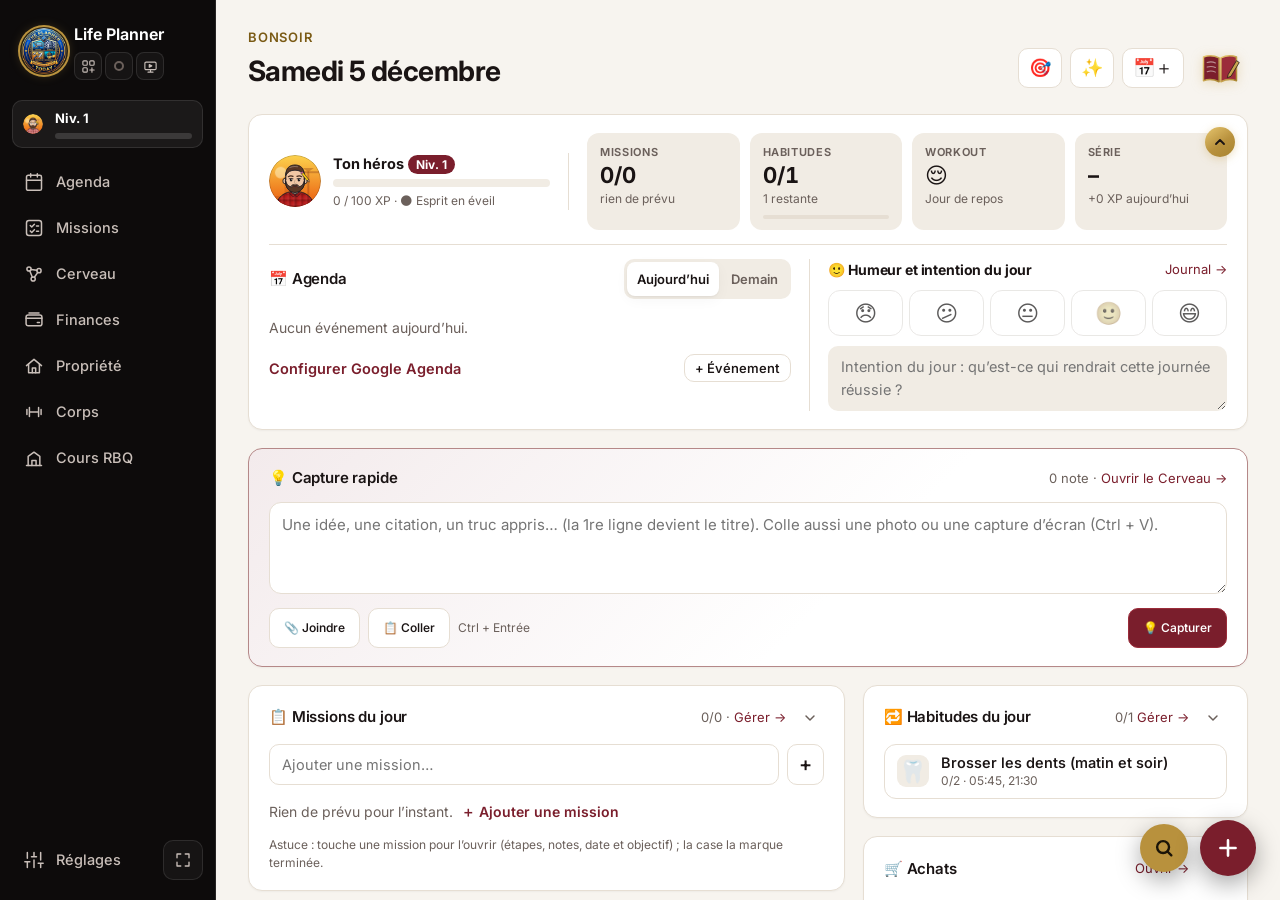
==== commit cef93d63: "Spotify mini player in the menu: what's playing (art, title, artist, device), play/pause and next; c" ====
--- a/app/index.html
+++ b/app/index.html
@@ -13,6 +13,7 @@
   <link rel="stylesheet" href="css/styles.css">
 </head>
 <body>
+  <div class="titlebar" id="titlebar"><button type="button" class="tb-launch" id="tb-launch" aria-label="Lanceur" title="Lanceur" aria-haspopup="true" aria-expanded="false"><img src="icons/logo.png" alt="" width="24" height="24"></button><span class="tb-title">Life Planner</span></div>
   <div class="app">
     <nav class="rail" id="rail" aria-label="Navigation principale">
       <div class="brand">
@@ -67,6 +68,7 @@
         <svg viewBox="0 0 24 24"><circle cx="5" cy="12" r="1.6"/><circle cx="12" cy="12" r="1.6"/><circle cx="19" cy="12" r="1.6"/></svg>
         <span>Plus</span>
       </button>
+      <div class="mini-player" id="mini-player" hidden></div>
       <div class="rail-foot">
         <a href="#/settings" data-route="settings">
           <svg viewBox="0 0 24 24"><path d="M4 21v-7M4 10V3M12 21v-9M12 8V3M20 21v-5M20 12V3M1 14h6M9 8h6M17 16h6"/></svg>
--- a/app/css/styles.css
+++ b/app/css/styles.css
@@ -3135,7 +3135,9 @@
 .pp-table tr.pp-total td { border-top: 2px solid var(--border); font-weight: 600; background: var(--surface-2); }
 .pp-table thead th { font-size: 12px; color: var(--muted); font-weight: 600; background: var(--surface-2); border-top: 0; }
 .pp-scroll { overflow-x: auto; }
-.pp-years td.pp-top { font-weight: 700; color: var(--accent); }
+.pp-years td.pp-top { font-weight: 700; color: #16a34a; }
+.pp-years td.pp-low { color: #dc2626; }
+.pp-years td.pp-top-c { color: #16a34a; }
 .pp-neg { color: var(--danger); } .pp-pos { color: var(--ok); }
 /* Champs */
 .pp-fields { display: grid; grid-template-columns: repeat(auto-fill, minmax(190px, 1fr)); gap: 10px 14px; }
@@ -3229,7 +3231,7 @@
 /* =========================================================
    🎒 Aventure : équipement (héros + emplacements, inventaire filtrable, glisser-déposer)
    ========================================================= */
-.rpg-eq { margin-top: 18px; }
+.rpg-equip { margin: 0 0 18px; }
 .eq-layout { display: grid; grid-template-columns: minmax(340px, 440px) minmax(0, 1fr); gap: 20px; align-items: start; }
 .eq-doll { position: sticky; top: 8px; display: grid; grid-template-columns: 110px 1fr 110px; gap: 8px; align-items: center; padding: 12px; border-radius: 16px; background: radial-gradient(circle at 50% 40%, color-mix(in srgb, var(--accent) 12%, var(--surface-2)), var(--surface-2)); border: 2px dashed transparent; transition: border-color .15s, background .15s; }
 .eq-doll.dropping { border-color: color-mix(in srgb, var(--accent) 50%, transparent); }
@@ -3252,7 +3254,8 @@
 /* Inventaire */
 .eq-inv { min-width: 0; display: grid; gap: 10px; }
 .eq-filters { display: flex; gap: 8px; }
-.eq-filters input { flex: 1; min-width: 0; }
+.eq-filters input { flex: 1 1 160px; min-width: 120px; }
+.eq-filters select { flex: 0 1 auto; width: auto; min-width: 0; }
 .eq-chips { display: flex; flex-wrap: wrap; gap: 6px; align-items: center; }
 .eq-chips .chip-btn small { opacity: .7; margin-left: 2px; }
 .eq-rars .chip-btn i { display: inline-block; width: 9px; height: 9px; border-radius: 50%; background: var(--rc); margin-right: 5px; }
@@ -3338,6 +3341,21 @@
 .pp-share-btn span { opacity: .6; }
 .sh-in { margin-top: 6px; max-width: 220px; }
 
+/* Barre de titre maison (app installée, « Masquer la barre de titre ») : l'icône ouvre le Lanceur */
+.titlebar { display: none; }
+@media (display-mode: window-controls-overlay) {
+  .titlebar { display: flex; align-items: center; gap: 8px; position: fixed; z-index: 50; top: env(titlebar-area-y, 0); left: env(titlebar-area-x, 0); width: env(titlebar-area-width, 100%); height: env(titlebar-area-height, 33px); padding: 0 8px; box-sizing: border-box; background: var(--rail-bg, #0a0909); color: var(--rail-text, #eee); font-size: 12.5px; app-region: drag; -webkit-app-region: drag; user-select: none; }
+  .tb-launch { app-region: no-drag; -webkit-app-region: no-drag; display: grid; place-items: center; width: 34px; height: 30px; padding: 0; border: 0; border-radius: 6px; background: transparent; cursor: pointer; }
+  .tb-launch img { width: 24px; height: 24px; border-radius: 50%; }
+  .tb-launch:hover, .tb-launch[aria-expanded="true"] { background: rgba(255,255,255,.14); }
+  .tb-title { opacity: .85; white-space: nowrap; overflow: hidden; text-overflow: ellipsis; }
+  .app { margin-top: env(titlebar-area-height, 33px); height: calc(100% - env(titlebar-area-height, 33px)); }
+  /* Les fenêtres plein écran de l'app commencent sous la barre (sinon les boutons de Windows cachent leurs outils) */
+  .alarm-back, .modal-back, .img-zoom, .fi-drop, .sx-player, .ink-shell.ink-full, .an-root { top: env(titlebar-area-height, 33px); }
+  #habit-root { top: calc(env(titlebar-area-height, 33px) + 16px); }
+  .titlebar { z-index: 400; }
+}
+
 /* 📺 Carte vidéo flottante : déplacer (titre) et redimensionner (coin) */
 .vd-grip { display: none; }
 @media (orientation: portrait) and (min-width: 601px) {
@@ -3349,7 +3367,113 @@
   .vd-grip:hover { opacity: 1; }
   body.vdock-min .vd-grip { display: none; }
   /* Une fois déplacée, la carte ne réserve plus d'espace en bas de la page */
-  body.vdock-free.vdock-on:not(.vdock-min) main { padding-bottom: 0 !important; }
-  body.vdock-free.vdock-on #fab-dock { bottom: 24px; }
-  body.vdock-free.vdock-on #to-top { bottom: 92px; }
-}
+  body.vdock-free.vdock-on main { padding-bottom: 96px !important; margin: var(--vd-mt, 0) var(--vd-mr, 0) var(--vd-mb, 0) var(--vd-ml, 0); }
+  body.vdock-free.vdock-on #fab-dock { bottom: calc(var(--vd-mb, 0px) + 24px); right: calc(var(--vd-mr, 0px) + 24px); }
+  body.vdock-free.vdock-on #to-top { bottom: calc(var(--vd-mb, 0px) + 92px); right: calc(var(--vd-mr, 0px) + 32px); }
+}
+
+/* Lanceur du mini-menu : caché quand la barre de titre maison a déjà l'icône ; revient en plein écran (plus de barre) */
+@media (display-mode: window-controls-overlay) { #brand-launch { display: none; } }
+@media (display-mode: fullscreen) { #brand-launch { display: grid; } }
+html:fullscreen #brand-launch { display: grid; }
+
+/* Plein écran : pas de barre de titre maison, l'app reprend tout l'écran */
+html:fullscreen .titlebar { display: none !important; }
+html:fullscreen .app { margin-top: 0; height: 100%; }
+html:fullscreen :is(.alarm-back, .modal-back, .img-zoom, .fi-drop, .sx-player, .ink-shell.ink-full, .an-root) { top: 0; }
+html:fullscreen #habit-root { top: 16px; }
+@media (display-mode: fullscreen) {
+  .titlebar { display: none !important; }
+  .app { margin-top: 0; height: 100%; }
+}
+
+/* 📈 Bourse : valeurs suivies */
+.sk-panel { margin-bottom: 14px; }
+.sk-panel .card-head { gap: 10px; }
+.sk-panel .card-head .muted { margin-left: auto; font-size: 12px; }
+.sk-grid { display: grid; grid-template-columns: repeat(auto-fill, minmax(150px, 1fr)); gap: 10px; }
+.sk-tile { display: grid; gap: 2px; padding: 10px 12px; border-radius: 12px; border: 1px solid var(--border); background: var(--surface-2, var(--surface)); color: var(--text); text-decoration: none; transition: border-color .15s, transform .15s; }
+.sk-tile:hover { border-color: var(--accent); transform: translateY(-1px); }
+.sk-name { font-size: 12.5px; color: var(--muted); white-space: nowrap; overflow: hidden; text-overflow: ellipsis; }
+.sk-price { font-size: 18px; font-variant-numeric: tabular-nums; }
+.sk-pct { font-size: 12.5px; font-weight: 600; font-variant-numeric: tabular-nums; color: var(--muted); }
+.sk-tile.up .sk-pct { color: #16a34a; }
+.sk-tile.down .sk-pct { color: #dc2626; }
+.sk-tile.up { box-shadow: inset 3px 0 0 #16a34a; }
+.sk-tile.down { box-shadow: inset 3px 0 0 #dc2626; }
+.sk-find { display: flex; gap: 8px; margin-bottom: 8px; }
+.sk-find input { flex: 1; min-width: 0; }
+.sk-results { display: grid; gap: 6px; margin-bottom: 12px; }
+.sk-hit { display: grid; grid-template-columns: 1fr auto; align-items: center; gap: 0 10px; padding: 8px 10px; border-radius: 10px; border: 1px solid var(--border); background: var(--surface); color: var(--text); font: inherit; text-align: left; cursor: pointer; }
+.sk-hit small { grid-column: 1; }
+.sk-hit span { grid-row: 1 / 3; grid-column: 2; font-size: 18px; color: var(--accent); }
+.sk-hit:hover { border-color: var(--accent); }
+.sk-edit { list-style: none; margin: 0; padding: 0; display: grid; gap: 6px; max-height: 46vh; overflow-y: auto; }
+.sk-edit li { display: flex; align-items: center; gap: 6px; }
+.sk-edit li input { flex: 1; min-width: 0; }
+.sk-edit li small { width: 80px; overflow: hidden; text-overflow: ellipsis; white-space: nowrap; }
+
+/* Réglages : la partie configuration se replie une fois faite */
+.cfg-fold { margin: 0 0 12px; }
+.cfg-fold > summary { cursor: pointer; padding: 8px 12px; border-radius: 10px; border: 1px solid var(--border); background: var(--surface-2, var(--surface)); font-weight: 600; font-size: 13.5px; list-style: none; }
+.cfg-fold > summary::-webkit-details-marker { display: none; }
+.cfg-fold > summary::after { content: '▾'; float: right; color: var(--muted); }
+.cfg-fold[open] > summary { margin-bottom: 12px; }
+.cfg-fold[open] > summary::after { content: '▴'; }
+
+/* Aujourd'hui : boutons du haut en icônes seulement (le nom est dans l'infobulle) */
+.head-ico { min-width: 42px; padding: 0 10px; font-size: 18px; justify-content: center; }
+.head-ico[aria-pressed="true"] { background: var(--accent-soft); border-color: var(--accent); }
+.sk-head { flex-wrap: wrap; }
+.sk-ranges { margin-left: 8px; }
+.sk-ranges button { min-width: 38px; font-variant-numeric: tabular-nums; }
+.sk-tile { position: relative; }
+.sk-spark { width: 100%; height: 30px; margin-top: 4px; overflow: visible; }
+.sk-spark path { fill: none; stroke: var(--muted); stroke-width: 1.6; stroke-linejoin: round; vector-effect: non-scaling-stroke; }
+.sk-spark .sk-base { stroke: var(--border); stroke-width: 1; stroke-dasharray: 3 3; vector-effect: non-scaling-stroke; }
+.sk-tile.up .sk-spark path { stroke: #16a34a; }
+.sk-tile.down .sk-spark path { stroke: #dc2626; }
+
+/* 🧭 Scénarios expliqués */
+.pp-explain p { margin: 0 0 10px; line-height: 1.55; }
+.pp-explain .card-head h2 { font-size: 16px; }
+.pp-explain .pp-table tr.pp-cur td { font-weight: 700; }
+.pp-journal p { white-space: pre-line; }
+
+/* Horaire : choisir les missions d'une heure */
+.dayv-slot span { cursor: pointer; }
+.dayv-slot:hover span { color: var(--accent); }
+.hm-list { display: grid; gap: 4px; max-height: 46vh; overflow-y: auto; margin-bottom: 10px; }
+.hm-grp { margin: 8px 0 2px; font-size: 12px; font-weight: 700; text-transform: uppercase; letter-spacing: .04em; color: var(--muted); }
+.hm-row { display: flex; align-items: center; gap: 8px; padding: 7px 10px; border-radius: 10px; border: 1px solid var(--border); cursor: pointer; }
+.hm-row:has(input:checked) { border-color: var(--accent); background: var(--accent-soft); }
+.hm-row span { flex: 1; min-width: 0; overflow: hidden; text-overflow: ellipsis; white-space: nowrap; }
+.hm-row small { flex: none; }
+.hm-dur { display: flex; align-items: center; gap: 12px; flex-wrap: wrap; }
+.hm-dur label { display: flex; align-items: center; gap: 8px; }
+.dayv-task.tiny { padding-top: 0; padding-bottom: 0; font-size: 11.5px; align-items: center; overflow: hidden; }
+.dayv-task.tiny .ev-time { display: none; }
+.dayv-task.tiny .dvt-cb { transform: scale(.8); }
+
+/* Finances : double prélèvement possible */
+.fi-dbl { display: grid; gap: 6px; }
+.fi-dbl-acts { display: flex; flex-wrap: wrap; gap: 6px; }
+
+/* 🎵 Mini lecteur Spotify (menu) */
+.mini-player { position: relative; display: flex; align-items: center; gap: 8px; margin: 10px 4px 0; padding: 7px 8px; border-radius: 12px; background: rgba(255,255,255,.06); border: 1px solid var(--rail-line, rgba(255,255,255,.08)); overflow: hidden; color: var(--rail-text, #eee); }
+.mini-player[hidden] { display: none; }
+.mp-art { flex: none; width: 38px; height: 38px; border-radius: 6px; overflow: hidden; display: grid; place-items: center; background: #222; text-decoration: none; }
+.mp-art img { width: 100%; height: 100%; object-fit: cover; }
+.mp-txt { flex: 1; min-width: 0; display: grid; gap: 2px; font-size: 12.5px; line-height: 1.25; }
+.mp-title { white-space: nowrap; overflow: hidden; text-overflow: ellipsis; opacity: .85; }
+.mp-title b { opacity: 1; font-weight: 700; }
+.mp-dev { font-size: 11.5px; color: #1ed760; white-space: nowrap; overflow: hidden; text-overflow: ellipsis; }
+.mp-btn { flex: none; display: grid; place-items: center; width: 30px; height: 30px; padding: 0; border: 0; border-radius: 50%; background: transparent; color: var(--rail-text, #eee); cursor: pointer; }
+.mp-btn svg { width: 18px; height: 18px; fill: currentColor; }
+.mp-play { background: #fff; color: #111; }
+.mp-play svg { width: 16px; height: 16px; }
+.mp-btn:hover { transform: scale(1.06); }
+.mp-bar { position: absolute; left: 0; bottom: 0; height: 2px; background: #fff; opacity: .8; transition: width .9s linear; }
+/* Menu étroit (tablette) : pochette et lecture seulement */
+@media (max-width: 900px) { .mini-player { flex-direction: column; padding: 6px; gap: 6px; } .mp-txt, .mp-next { display: none; } }
+@media (max-width: 600px) { .mini-player { display: none !important; } }
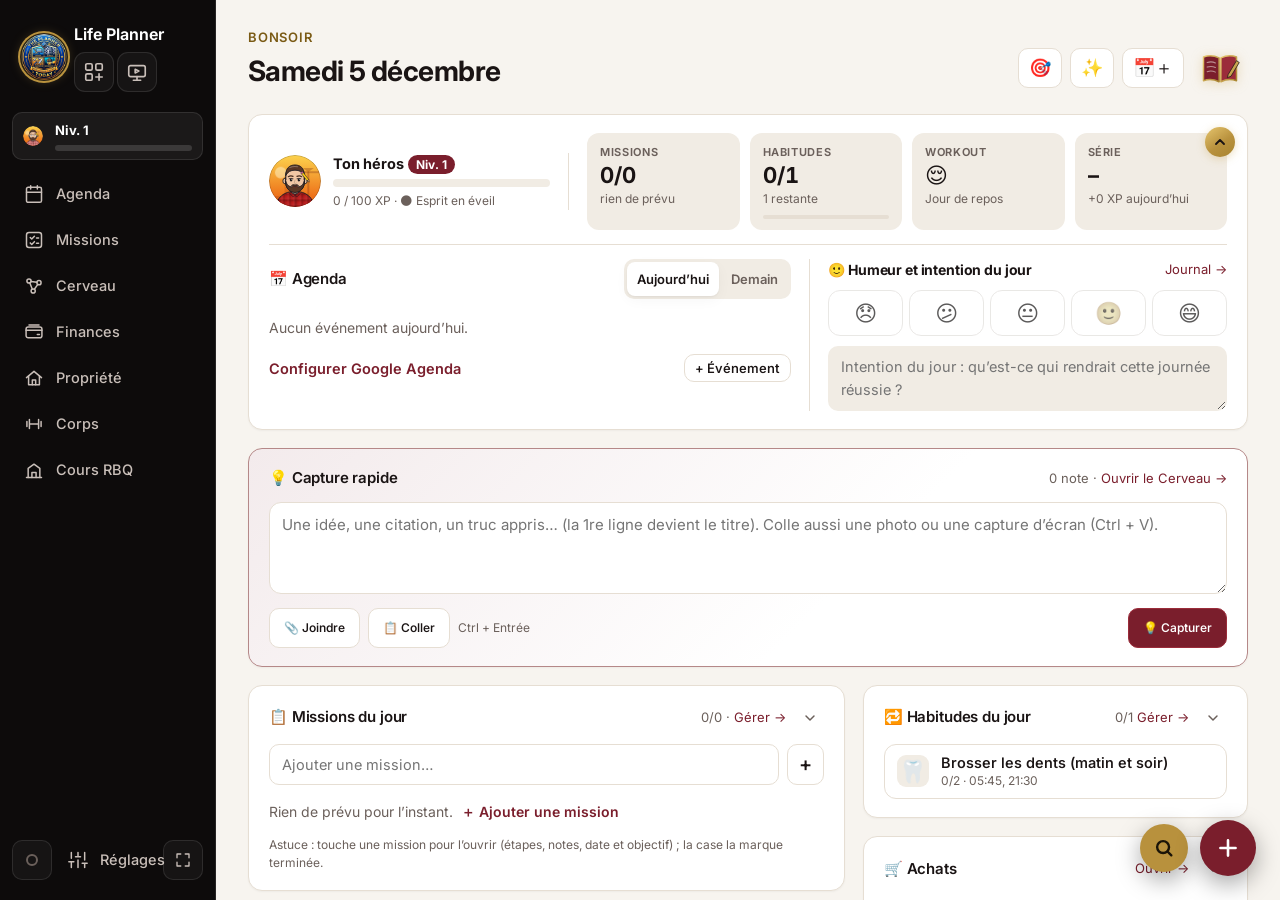
==== commit 053515ce: "Menu: sync dot moved to the bottom, left of Réglages; Launcher and video icons at the top are larger" ====
--- a/app/index.html
+++ b/app/index.html
@@ -24,7 +24,6 @@
             <button type="button" class="brand-ico" id="brand-launch" aria-label="Lanceur" title="Lanceur" aria-haspopup="true" aria-expanded="false">
               <svg viewBox="0 0 24 24"><rect x="3" y="3" width="7" height="7" rx="1.5"/><rect x="14" y="3" width="7" height="7" rx="1.5"/><rect x="3" y="14" width="7" height="7" rx="1.5"/><path d="M14 17.5h7M17.5 14v7"/></svg>
             </button>
-            <button type="button" class="brand-ico sync-dot" id="sync-dot" aria-label="État de la synchro" title="Synchro"><i></i></button>
             <button type="button" class="brand-ico" id="brand-video" aria-label="Espace vidéo" title="Espace vidéo : un coin réservé pour une vidéo">
               <svg viewBox="0 0 24 24"><rect x="3" y="5" width="18" height="12" rx="2"/><path d="M8 21h8M12 17v4M10 9l4 2-4 2z"/></svg>
             </button>
@@ -70,6 +69,7 @@
       </button>
       <div class="mini-player" id="mini-player" hidden></div>
       <div class="rail-foot">
+        <button type="button" class="rail-fs sync-dot" id="sync-dot" aria-label="État de la synchro" title="Synchro"><i></i></button>
         <a href="#/settings" data-route="settings">
           <svg viewBox="0 0 24 24"><path d="M4 21v-7M4 10V3M12 21v-9M12 8V3M20 21v-5M20 12V3M1 14h6M9 8h6M17 16h6"/></svg>
           <span>Réglages</span>
--- a/app/css/styles.css
+++ b/app/css/styles.css
@@ -3477,3 +3477,30 @@
 /* Menu étroit (tablette) : pochette et lecture seulement */
 @media (max-width: 900px) { .mini-player { flex-direction: column; padding: 6px; gap: 6px; } .mp-txt, .mp-next { display: none; } }
 @media (max-width: 600px) { .mini-player { display: none !important; } }
+
+/* 💰 Profits du condo loué */
+.pp-profits .card-head { flex-wrap: wrap; gap: 10px; }
+.pp-owner { display: flex; align-items: center; gap: 8px; margin-left: auto; font-size: 13px; color: var(--muted); }
+.pp-profit h3 { margin: 0 0 6px; font-size: 15px; }
+.pp-profit .pp-h3 { margin: 10px 0 4px; font-size: 12px; font-weight: 700; text-transform: uppercase; letter-spacing: .04em; color: var(--muted); }
+
+/* Cerveau : lien sans image -> logo du site */
+.nc-img.nc-site { display: grid; place-items: center; align-content: center; gap: 6px; background: radial-gradient(circle at 50% 40%, var(--surface-2, #222), var(--surface)); min-height: 96px; }
+.nc-img.nc-site img { width: 48px; height: 48px; object-fit: contain; border-radius: 10px; }
+.nc-img.nc-site small { font-weight: 700; color: var(--muted); }
+
+/* Missions : prioritaire et urgente */
+.chip.prio-chip { background: color-mix(in srgb, var(--gold, #c9a24a) 20%, transparent); color: var(--gold-text, #b8913d); border-color: transparent; font-weight: 700; }
+.chip.urgent-chip { background: color-mix(in srgb, #dc2626 18%, transparent); color: #ef4444; border-color: transparent; font-weight: 700; }
+.task.is-prio > .task-row { box-shadow: inset 3px 0 0 var(--gold, #c9a24a); }
+.task.is-urgent > .task-row { box-shadow: inset 3px 0 0 #dc2626; }
+.tm-flags { display: flex; gap: 8px; margin: 4px 0 10px; }
+.tm-flag { padding: 6px 12px; border-radius: 999px; border: 1px solid var(--border); background: var(--surface); color: var(--muted); font: inherit; font-size: 13px; font-weight: 600; cursor: pointer; }
+.tm-flag.on { background: color-mix(in srgb, var(--gold, #c9a24a) 22%, transparent); border-color: var(--gold, #c9a24a); color: var(--text); }
+.tm-flag.urgent.on { background: color-mix(in srgb, #dc2626 20%, transparent); border-color: #dc2626; }
+
+/* Mini-menu du haut : il reste Lanceur et Espace vidéo -> icônes plus grandes ; la synchro est en bas, à côté du plein écran */
+.rail .brand-tools .brand-ico { width: 40px; height: 40px; border-radius: 11px; }
+.rail .brand-tools .brand-ico svg { width: 22px; height: 22px; }
+.rail-fs.sync-dot i { width: 12px; height: 12px; }
+@media (max-width: 900px) { .rail .brand-tools .brand-ico { width: 36px; height: 36px; } .rail .brand-tools .brand-ico svg { width: 20px; height: 20px; } }
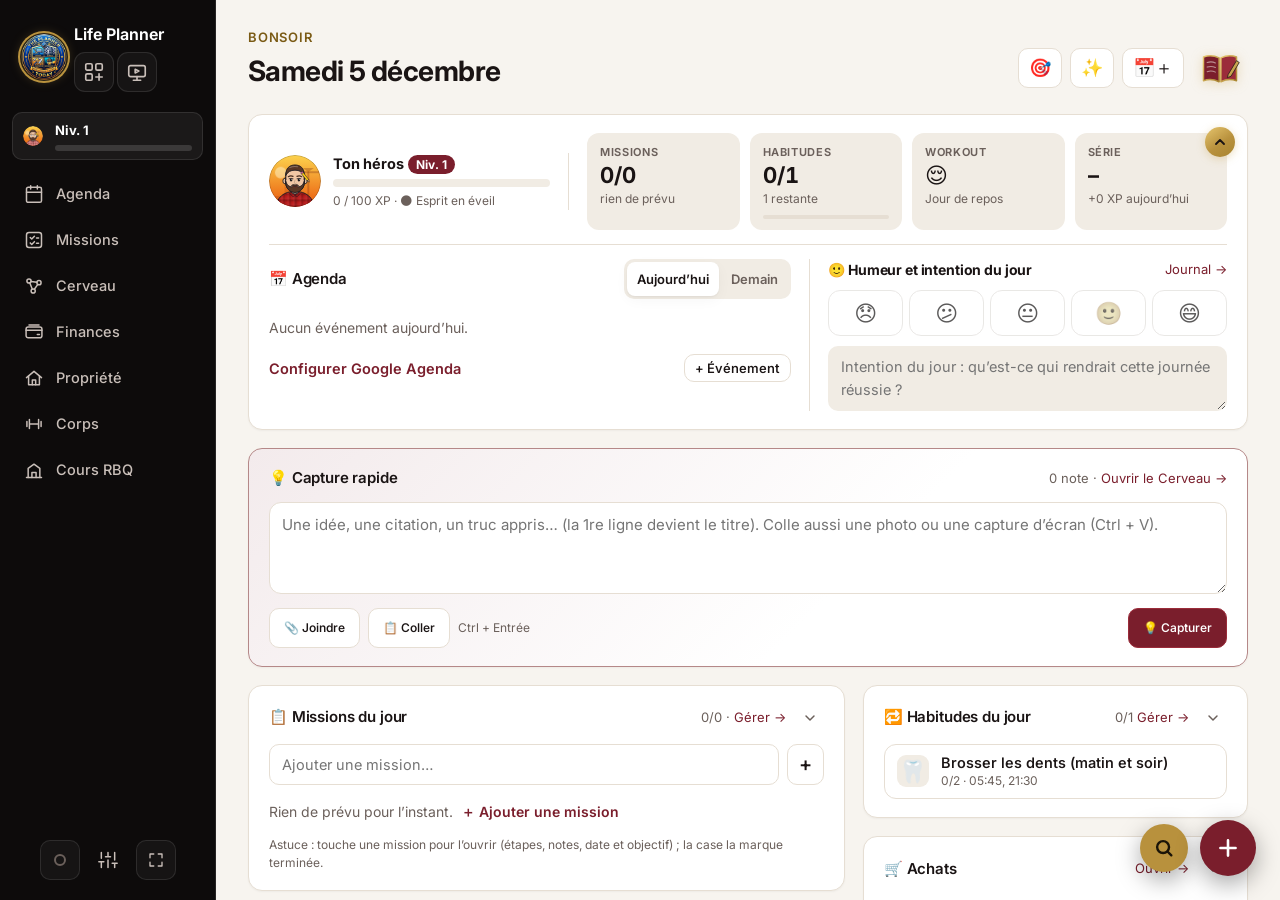
==== commit abcf5db2: "Menu bottom: Réglages as an icon-only button next to sync and full screen Co-Authored-By: Claude Opu" ====
--- a/app/index.html
+++ b/app/index.html
@@ -70,7 +70,7 @@
       <div class="mini-player" id="mini-player" hidden></div>
       <div class="rail-foot">
         <button type="button" class="rail-fs sync-dot" id="sync-dot" aria-label="État de la synchro" title="Synchro"><i></i></button>
-        <a href="#/settings" data-route="settings">
+        <a href="#/settings" data-route="settings" title="Réglages" aria-label="Réglages">
           <svg viewBox="0 0 24 24"><path d="M4 21v-7M4 10V3M12 21v-9M12 8V3M20 21v-5M20 12V3M1 14h6M9 8h6M17 16h6"/></svg>
           <span>Réglages</span>
         </a>
--- a/app/css/styles.css
+++ b/app/css/styles.css
@@ -3504,3 +3504,11 @@
 .rail .brand-tools .brand-ico svg { width: 22px; height: 22px; }
 .rail-fs.sync-dot i { width: 12px; height: 12px; }
 @media (max-width: 900px) { .rail .brand-tools .brand-ico { width: 36px; height: 36px; } .rail .brand-tools .brand-ico svg { width: 20px; height: 20px; } }
+
+/* Bas du menu : Réglages en icône seulement, comme la synchro et le plein écran */
+@media (min-width: 601px) {
+  .rail-foot { justify-content: center; gap: 8px; }
+  .rail-foot > a[data-route="settings"] { flex: none; width: 40px; height: 40px; padding: 0; display: grid; place-items: center; border-radius: 10px; }
+  .rail-foot > a[data-route="settings"] span { display: none; }
+  .rail-foot > a[data-route="settings"] svg { margin: 0; }
+}
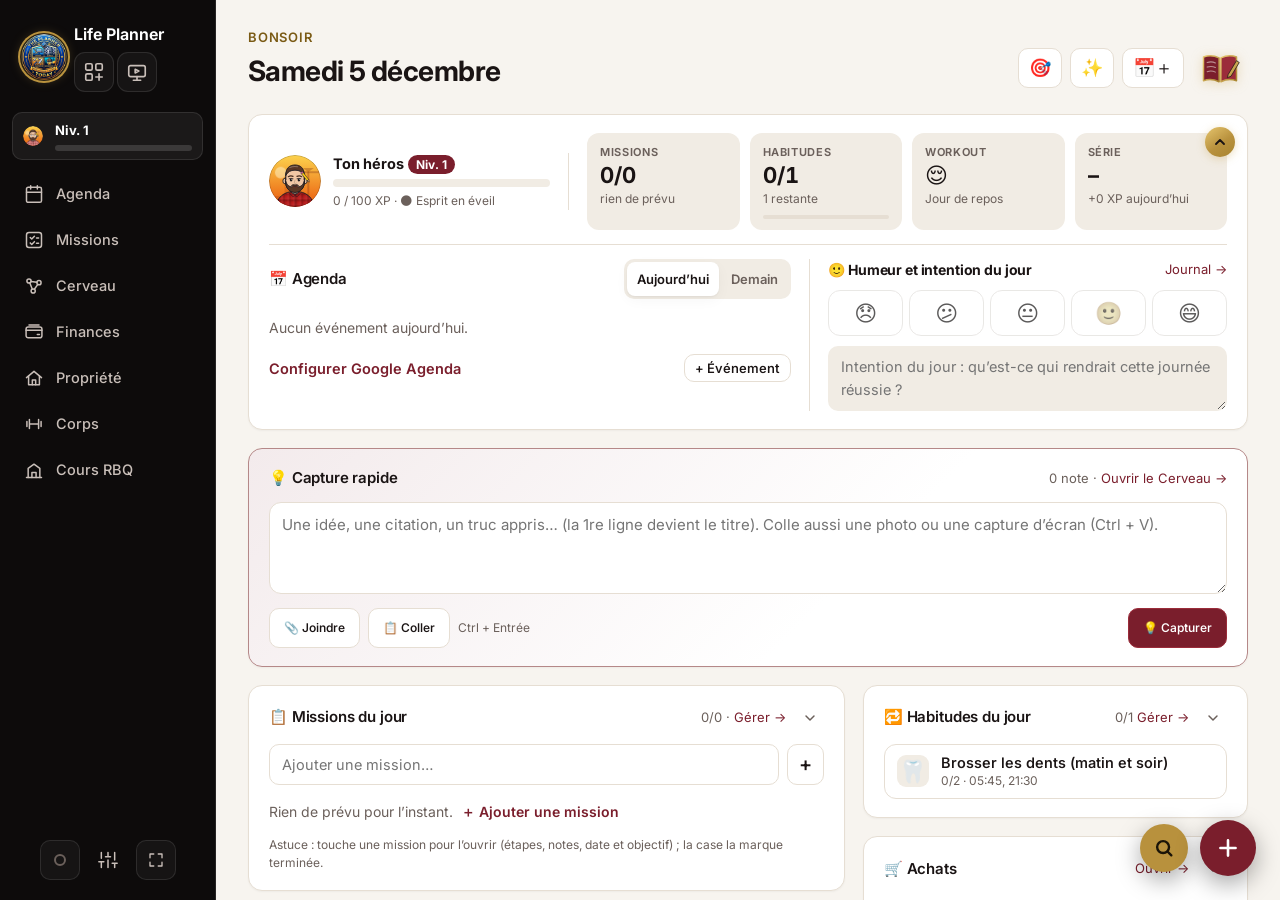
==== commit 276b9059: "Launcher windows still open get a round icon next to the search button to jump back to them; extensi" ====
--- a/app/index.html
+++ b/app/index.html
@@ -82,7 +82,7 @@
     <main id="view" tabindex="-1"></main>
   </div>
   <button type="button" id="to-top" hidden aria-label="Remonter en haut de la page" title="Remonter en haut"><svg viewBox="0 0 24 24"><path d="M12 19V5M5 12l7-7 7 7"/></svg></button>
-  <div id="fab-dock"><button type="button" id="gs-fab" aria-label="Rechercher" title="Rechercher (Ctrl + K)"><svg viewBox="0 0 24 24"><circle cx="11" cy="11" r="6.5"/><path d="m20 20-4.2-4.2"/></svg></button><button type="button" id="qa-fab" aria-label="Ajout rapide" title="Ajout rapide"><svg viewBox="0 0 24 24"><path d="M12 5v14M5 12h14"/></svg></button></div>
+  <div id="fab-dock"><div id="lw-dock" hidden></div><button type="button" id="gs-fab" aria-label="Rechercher" title="Rechercher (Ctrl + K)"><svg viewBox="0 0 24 24"><circle cx="11" cy="11" r="6.5"/><path d="m20 20-4.2-4.2"/></svg></button><button type="button" id="qa-fab" aria-label="Ajout rapide" title="Ajout rapide"><svg viewBox="0 0 24 24"><path d="M12 5v14M5 12h14"/></svg></button></div>
   <div id="modal-root"></div>
   <div id="toast" role="status" aria-live="polite"></div>
   <div id="xp-pops" aria-live="polite"></div>
--- a/app/css/styles.css
+++ b/app/css/styles.css
@@ -3349,7 +3349,9 @@
   .tb-launch img { width: 24px; height: 24px; border-radius: 50%; }
   .tb-launch:hover, .tb-launch[aria-expanded="true"] { background: rgba(255,255,255,.14); }
   .tb-title { opacity: .85; white-space: nowrap; overflow: hidden; text-overflow: ellipsis; }
-  .app { margin-top: env(titlebar-area-height, 33px); height: calc(100% - env(titlebar-area-height, 33px)); }
+  /* Le corps laisse la place à la barre (padding, pas de marge qui dépasse : la page ne peut plus glisser sous la barre) */
+  body { box-sizing: border-box; padding-top: env(titlebar-area-height, 33px); }
+  .app { margin-top: 0; height: 100%; }
   /* Les fenêtres plein écran de l'app commencent sous la barre (sinon les boutons de Windows cachent leurs outils) */
   .alarm-back, .modal-back, .img-zoom, .fi-drop, .sx-player, .ink-shell.ink-full, .an-root { top: env(titlebar-area-height, 33px); }
   #habit-root { top: calc(env(titlebar-area-height, 33px) + 16px); }
@@ -3380,11 +3382,13 @@
 /* Plein écran : pas de barre de titre maison, l'app reprend tout l'écran */
 html:fullscreen .titlebar { display: none !important; }
 html:fullscreen .app { margin-top: 0; height: 100%; }
+html:fullscreen body { padding-top: 0; }
 html:fullscreen :is(.alarm-back, .modal-back, .img-zoom, .fi-drop, .sx-player, .ink-shell.ink-full, .an-root) { top: 0; }
 html:fullscreen #habit-root { top: 16px; }
 @media (display-mode: fullscreen) {
   .titlebar { display: none !important; }
   .app { margin-top: 0; height: 100%; }
+  body { padding-top: 0; }
 }
 
 /* 📈 Bourse : valeurs suivies */
@@ -3512,3 +3516,102 @@
   .rail-foot > a[data-route="settings"] span { display: none; }
   .rail-foot > a[data-route="settings"] svg { margin: 0; }
 }
+
+/* =========================================================
+   🎄 Thème Noël (Réglages → Apparence) : sapin, rouge et or, neige
+   ========================================================= */
+:root[data-theme="noel"] {
+  --bg: #0b1a13; --surface: #11251b; --surface-2: #173022; --border: #24432f;
+  --text: #f6f1e7; --muted: #a8bcae; --accent: #d7263d; --accent-soft: #3a1418; --accent-text: #ffffff;
+  --burgundy: #a3182b; --burgundy-line: #d7263d;
+  --gold: #e8b949; --gold-soft: #2a2410; --gold-text: #f3d687; --gold-border: #5a4a1a;
+  --warn: #f3d687; --warn-soft: #2a2410; --danger: #ff6b6b; --ok: #4fc27a;
+  --rail-bg: #06110c; --rail-text: #d5e2d8; --rail-dim: #86a08f; --rail-hover: rgba(255,255,255,.06); --rail-active: rgba(215,38,61,.38); --rail-line: #183224;
+  --shadow: 0 1px 2px rgba(0,0,0,.45), 0 4px 16px rgba(0,0,0,.35);
+  color-scheme: dark;
+}
+:root[data-theme="noel"] body { background: radial-gradient(ellipse at 50% -10%, #173a28 0%, var(--bg) 55%) fixed; }
+/* Cartes : petite neige sur le dessus */
+:root[data-theme="noel"] .card:not(.pp-card):not(.fi-budget-card) { border-top: 3px solid rgba(255, 255, 255, .55); box-shadow: var(--shadow), inset 0 6px 8px -8px rgba(255, 255, 255, .6); }
+/* Barres de progression : sucre d'orge */
+:root[data-theme="noel"] .bar i, :root[data-theme="noel"] .fi-meter i, :root[data-theme="noel"] .lvl-bar i {
+  background: repeating-linear-gradient(135deg, #d7263d 0 8px, #ffffff 8px 14px) !important; }
+/* Boutons flottants : rouge et or des Fêtes */
+:root[data-theme="noel"] #qa-fab { background: radial-gradient(circle at 35% 30%, #ff4d5e, #b3122a); box-shadow: 0 0 0 3px #e8b949, 0 8px 24px rgba(0,0,0,.45); }
+:root[data-theme="noel"] #gs-fab { background: radial-gradient(circle at 35% 30%, #ffe08a, #c99a2e); }
+/* Logo : tuque de Noël */
+:root[data-theme="noel"] .brand-logo { position: relative; }
+:root[data-theme="noel"] .brand-logo::after { content: ''; position: absolute; left: 50%; top: -14px; width: 34px; height: 26px; transform: translateX(-38%) rotate(-14deg); pointer-events: none;
+  background: url("data:image/svg+xml,%3Csvg xmlns='http://www.w3.org/2000/svg' viewBox='0 0 34 26'%3E%3Cpath d='M3 20C6 9 14 2 24 3c4 .4 6 4 5 9l-4-3c-4 2-8 6-10 11z' fill='%23d7263d'/%3E%3Crect x='1' y='18' width='22' height='6' rx='3' fill='%23fff'/%3E%3Ccircle cx='29' cy='13' r='3.6' fill='%23fff'/%3E%3C/svg%3E") no-repeat center / contain; animation: noelBob 3s ease-in-out infinite; }
+@keyframes noelBob { 50% { transform: translateX(-38%) rotate(-8deg); } }
+/* Menu : un emoji de Noël à côté de chaque page */
+:root[data-theme="noel"] .rail a[data-route] > span::after { margin-left: 6px; font-size: 14px; }
+:root[data-theme="noel"] .rail a[data-route="today"] > span::after { content: '⭐'; }
+:root[data-theme="noel"] .rail a[data-route="week"] > span::after { content: '🎄'; }
+:root[data-theme="noel"] .rail a[data-route="brain"] > span::after { content: '🎁'; }
+:root[data-theme="noel"] .rail a[data-route="missions"] > span::after { content: '🦌'; }
+:root[data-theme="noel"] .rail a[data-route="finance"] > span::after { content: '🍪'; }
+:root[data-theme="noel"] .rail a[data-route="workout"] > span::after { content: '⛷️'; }
+:root[data-theme="noel"] .rail a[data-route="rbq"] > span::after { content: '🔔'; }
+:root[data-theme="noel"] .rail a[data-route="propriete"] > span::after { content: '🏡'; }
+:root[data-theme="noel"] .rail a.active { box-shadow: inset 3px 0 0 #e8b949; }
+/* Guirlande */
+#noel-garland { position: fixed; z-index: 45; top: env(titlebar-area-height, 0px); left: var(--rail-w, 216px); right: 0; height: 22px; pointer-events: none; }
+#noel-garland svg { width: 100%; height: 100%; overflow: visible; }
+#noel-garland .ng-b { animation: noelTwinkle 2s ease-in-out infinite; }
+#noel-garland .ng-b ellipse { filter: drop-shadow(0 0 3px var(--c)); }
+@keyframes noelTwinkle { 0%, 100% { opacity: 1; } 50% { opacity: .35; } }
+@media (max-width: 900px) { #noel-garland { left: 0; } }
+html:fullscreen #noel-garland { top: 0; }
+/* Neige */
+#noel-snow { position: fixed; inset: 0; z-index: 44; pointer-events: none; opacity: .7; }
+/* Bandeau des Fêtes (page Aujourd'hui) */
+.noel-banner { display: flex; align-items: center; gap: 12px; margin: 6px 0 14px; padding: 10px 16px; border-radius: 14px; color: #fff; font-weight: 600;
+  background: repeating-linear-gradient(135deg, #b3122a 0 18px, #c81d34 18px 36px); border: 2px solid #e8b949; box-shadow: 0 6px 20px rgba(0,0,0,.35); }
+.noel-banner b { color: #ffe08a; font-size: 1.1em; }
+.nb-tree svg { width: 30px; height: 36px; display: block; }
+.nb-l { animation: noelTwinkle 1.6s ease-in-out infinite; }
+.nb-star { transform-origin: 20px 4px; animation: noelStar 2.4s ease-in-out infinite; }
+@keyframes noelStar { 50% { transform: scale(1.25); filter: drop-shadow(0 0 4px #ffd23f); } }
+@media (prefers-reduced-motion: reduce) { #noel-garland .ng-b, .nb-l, .nb-star, :root[data-theme="noel"] .brand-logo::after { animation: none; } }
+.noel-snow-opt[hidden] { display: none !important; }
+
+/* 🔥 Missions en vedette (haut de toutes les pages) */
+.prio-bar { margin: 0 0 14px; border-radius: 14px; border: 1px solid color-mix(in srgb, #dc2626 45%, var(--border)); background: linear-gradient(90deg, color-mix(in srgb, #dc2626 10%, var(--surface)), var(--surface)); overflow: hidden; }
+.pb-head { display: flex; align-items: center; gap: 8px; width: 100%; padding: 9px 14px; border: 0; background: none; color: var(--text); font: inherit; font-size: 14px; cursor: pointer; text-align: left; }
+.pb-n { min-width: 22px; padding: 1px 7px; border-radius: 999px; background: #dc2626; color: #fff; font-size: 12px; font-weight: 700; text-align: center; }
+.pb-caret { margin-left: auto; color: var(--muted); transition: transform .15s; }
+.prio-bar.folded .pb-caret { transform: rotate(-90deg); }
+.prio-bar.folded .pb-list { display: none; }
+.pb-list { list-style: none; margin: 0; padding: 0 10px 10px; display: flex; flex-wrap: wrap; gap: 6px; }
+.pb-list li { display: flex; align-items: center; gap: 6px; padding: 5px 10px 5px 8px; border-radius: 999px; background: var(--surface-2); border: 1px solid var(--border); max-width: 100%; }
+.pb-list li.urgent { border-color: color-mix(in srgb, #dc2626 55%, transparent); }
+.pb-list li.prio { border-color: color-mix(in srgb, var(--gold, #c9a24a) 60%, transparent); }
+.pb-title { border: 0; background: none; padding: 0; color: var(--text); font: inherit; font-size: 13.5px; font-weight: 600; cursor: pointer; white-space: nowrap; overflow: hidden; text-overflow: ellipsis; max-width: 42ch; }
+.pb-title:hover { color: var(--accent); }
+.pb-list small { color: var(--muted); font-size: 12px; white-space: nowrap; }
+.pb-list small.pb-late { color: #ef4444; font-weight: 700; }
+
+/* Habitudes du jour : section « Terminées » repliée */
+.hb-done-fold { margin-top: 8px; }
+.hb-done-fold > summary { cursor: pointer; list-style: none; padding: 6px 10px; border-radius: 10px; color: var(--ok); font-weight: 700; font-size: 13.5px; }
+.hb-done-fold > summary::-webkit-details-marker { display: none; }
+.hb-done-fold > summary::after { content: ' ▾'; color: var(--muted); }
+.hb-done-fold[open] > summary::after { content: ' ▴'; }
+.hb-done-fold > summary:hover { background: var(--surface-2); }
+.hb-done-fold .hb-list { margin-top: 6px; }
+.hb-all-done { color: var(--ok); }
+
+/* Ajout rapide : miniature à annoter, bouton Coller */
+.qa-pic { position: relative; }
+.qa-pic img { cursor: zoom-in; }
+.qa-annot { position: absolute; left: 4px; bottom: 4px; font-style: normal; font-size: 13px; padding: 1px 4px; border-radius: 6px; background: rgba(0,0,0,.55); pointer-events: none; }
+.qa-paste { font-size: 16px; }
+
+/* Fenêtres du Lanceur encore ouvertes : petites icônes rondes à côté de la loupe */
+#lw-dock { display: flex; gap: 8px; align-items: center; }
+#lw-dock[hidden] { display: none; }
+.lw-btn { width: 44px; height: 44px; padding: 0; border-radius: 50%; border: 2px solid rgba(255,255,255,.85); background: var(--c, var(--surface)); color: #fff; display: grid; place-items: center; overflow: hidden; cursor: pointer; box-shadow: 0 6px 18px rgba(0,0,0,.35); transition: transform .15s; }
+.lw-btn:hover { transform: scale(1.08); }
+.lw-btn > * { width: 30px; height: 30px; border-radius: 8px; display: grid; place-items: center; font-size: 15px; }
+.lw-btn svg, .lw-btn img { width: 100%; height: 100%; }
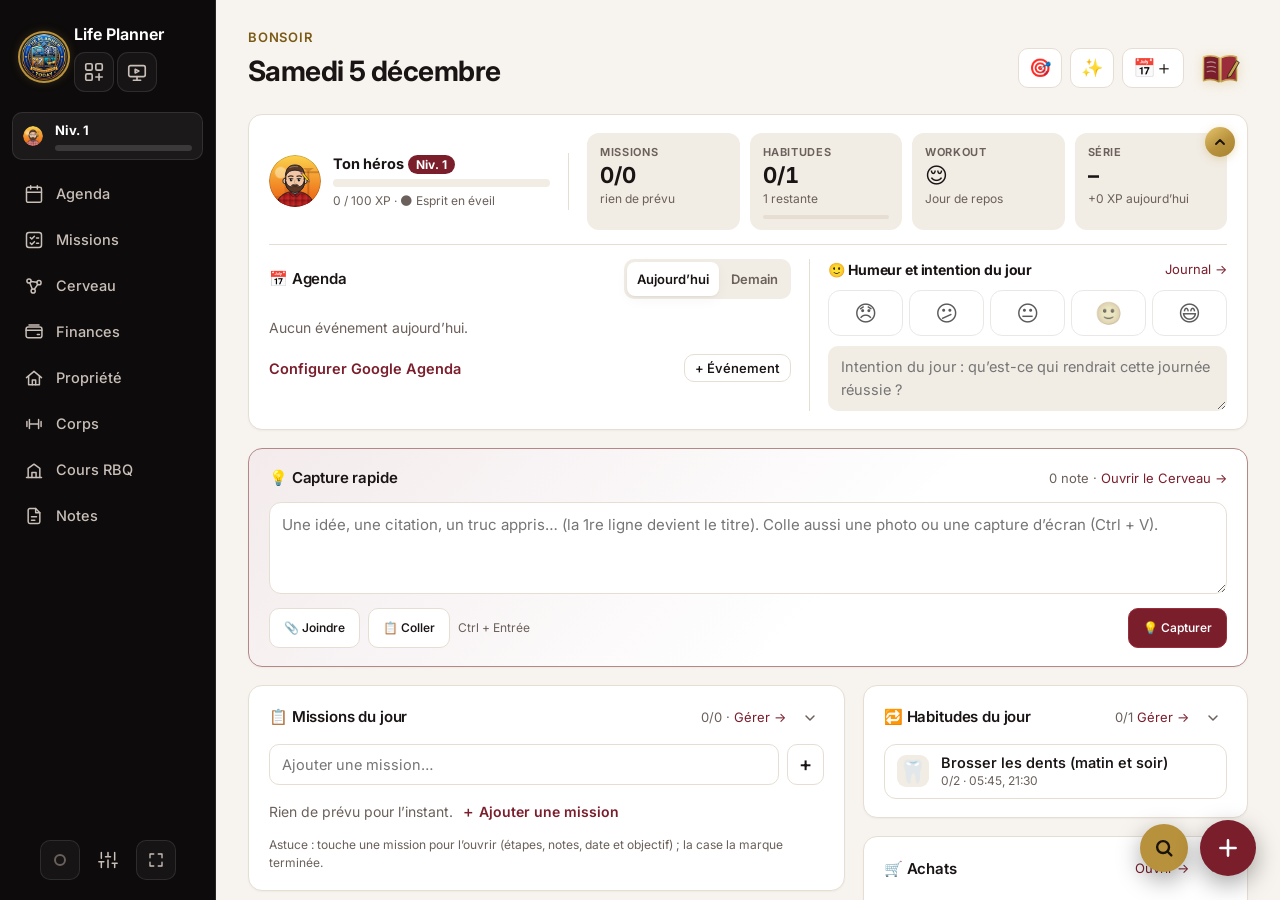
==== commit ca4a6472: "Section Notes : fichiers Markdown du dossier notes/ lus au chargement, rendu propre (SW v228) Co-Aut" ====
--- a/app/index.html
+++ b/app/index.html
@@ -63,6 +63,10 @@
         <svg viewBox="0 0 24 24"><path d="M3 21h18"/><path d="M5 21V10l7-5 7 5v11"/><path d="M9.5 21v-6h5v6"/></svg>
         <span>Cours RBQ</span>
       </a>
+      <a href="#/notes" data-route="notes">
+        <svg viewBox="0 0 24 24"><path d="M14 3H7a2 2 0 0 0-2 2v14a2 2 0 0 0 2 2h10a2 2 0 0 0 2-2V8z"/><path d="M14 3v5h5M9 13h6M9 17h4"/></svg>
+        <span>Notes</span>
+      </a>
       <button type="button" class="rail-more" id="rail-more" aria-label="Plus d’onglets">
         <svg viewBox="0 0 24 24"><circle cx="5" cy="12" r="1.6"/><circle cx="12" cy="12" r="1.6"/><circle cx="19" cy="12" r="1.6"/></svg>
         <span>Plus</span>
--- a/app/css/styles.css
+++ b/app/css/styles.css
@@ -3615,3 +3615,107 @@
 .lw-btn:hover { transform: scale(1.08); }
 .lw-btn > * { width: 30px; height: 30px; border-radius: 8px; display: grid; place-items: center; font-size: 15px; }
 .lw-btn svg, .lw-btn img { width: 100%; height: 100%; }
+
+/* =========================================================
+   📱 Cellulaire à l'horizontale (écran bas) : menu fin, marges et boutons ronds compacts
+   ========================================================= */
+@media (orientation: landscape) and (max-height: 500px) {
+  :root { --rail-w: 58px; }
+  .rail span, .brand span, .rail .hero-mini .hm-text { display: none; }
+  .rail a { justify-content: center; }
+  .brand { flex-direction: column; justify-content: center; }
+  .brand-tools, .rail-foot { flex-direction: column; align-items: center; }
+  .rail { padding: 6px 5px calc(6px + env(safe-area-inset-bottom)) calc(5px + env(safe-area-inset-left)); width: calc(var(--rail-w) + env(safe-area-inset-left)); gap: 2px; overflow-y: auto; scrollbar-width: none; }
+  .rail::-webkit-scrollbar { display: none; }
+  .brand { padding: 2px 0 6px; gap: 4px; }
+  .rail a.brand-logo, .rail a.brand-logo:has(img.round) { width: 36px; height: 36px; }
+  .rail a.brand-logo img, .rail a.brand-logo img.round { width: 34px; height: 34px; }
+  .brand-tools { gap: 4px; }
+  .rail .brand-tools .brand-ico { width: 34px; height: 34px; border-radius: 10px; }
+  .rail .brand-tools .brand-ico svg { width: 18px; height: 18px; }
+  .rail a { min-height: 38px; padding: 6px !important; border-radius: 10px; }
+  .rail a svg { width: 19px; height: 19px; }
+  .rail .hero-mini { margin: 2px 0 4px; padding: 2px !important; }
+  .rail-foot > a, .rail-foot > a[data-route="settings"] { width: 38px; height: 38px; }
+  main { padding: 12px calc(14px + env(safe-area-inset-right)) 28px 16px; }
+  h1 { font-size: 22px; }
+  .page-head { margin-bottom: 12px; gap: 10px; }
+  .card { padding: 14px; }
+  /* Boutons ronds plus petits, collés au coin */
+  #fab-dock { right: calc(12px + env(safe-area-inset-right)); bottom: calc(10px + env(safe-area-inset-bottom)); gap: 8px; }
+  #qa-fab { width: 46px; height: 46px; }
+  #qa-fab svg { width: 22px; height: 22px; }
+  #gs-fab { width: 40px; height: 40px; }
+  #gs-fab svg { width: 19px; height: 19px; }
+  #to-top { left: auto; right: calc(16px + env(safe-area-inset-right)); bottom: calc(64px + env(safe-area-inset-bottom)); width: 38px; height: 38px; }
+  #to-top svg { width: 18px; height: 18px; }
+  body.has-timer #fab-dock { bottom: calc(80px + env(safe-area-inset-bottom)); }
+  /* Fenêtres : presque toute la hauteur */
+  .modal { max-height: calc(100vh - 16px); padding: 16px; }
+  .modal-back { padding: 8px; }
+  .modal.gs-modal { max-height: calc(100vh - 16px); }
+  /* Guirlande de Noël plus discrète, à droite du menu */
+  #noel-garland { left: calc(var(--rail-w) + env(safe-area-inset-left)); height: 14px; }
+  /* Espace vidéo : sur le côté (comme à l'ordinateur) plutôt qu'en bas */
+  #vdock { position: static; width: min(44vw, 400px); max-height: none; padding: 8px; border-top: 0; border-left: 1px solid var(--border); box-shadow: none; }
+  .vd-frame { max-height: none; }
+  body.vdock-on:not(.vdock-min) main { padding-bottom: 28px !important; }
+  body.vdock-on #fab-dock, body.vdock-on.vdock-min #fab-dock { bottom: calc(10px + env(safe-area-inset-bottom)); right: calc(min(44vw, 400px) + 12px); }
+  body.vdock-on #to-top, body.vdock-on.vdock-min #to-top { bottom: calc(64px + env(safe-area-inset-bottom)); right: calc(min(44vw, 400px) + 16px); }
+}
+
+/* =========================================================
+   📄 Notes : fichiers Markdown du dossier notes/
+   ========================================================= */
+.mdn-layout { display: grid; grid-template-columns: 240px minmax(0, 1fr); gap: 16px; align-items: start; }
+.mdn-list { display: grid; gap: 2px; padding: 8px; position: sticky; top: 0; }
+.mdn-list a { display: flex; gap: 8px; align-items: center; padding: 9px 10px; border-radius: 10px; color: var(--text); text-decoration: none; font-weight: 550; min-width: 0; }
+.mdn-list a span { overflow: hidden; text-overflow: ellipsis; white-space: nowrap; }
+.mdn-list a:hover { background: var(--surface-2); }
+.mdn-list a.on { background: var(--accent-soft); color: var(--accent); box-shadow: inset 2px 0 0 var(--gold); }
+.mdn-list p { margin: 6px; font-size: 13px; }
+.mdn-doc { padding: 22px 26px; min-width: 0; }
+.mdn-back { display: none; margin-bottom: 10px; font-size: 14px; color: var(--muted); text-decoration: none; }
+.mdn-body { font-size: 15.5px; line-height: 1.65; overflow-wrap: anywhere; max-width: 820px; }
+.mdn-body > :first-child { margin-top: 0; }
+.mdn-body h2, .mdn-body h3, .mdn-body h4, .mdn-body h5, .mdn-body h6 { margin: 1.4em 0 .5em; line-height: 1.3; }
+.mdn-body h2 { font-size: 24px; padding-bottom: 6px; border-bottom: 1px solid var(--border); }
+.mdn-body h3 { font-size: 19px; color: var(--gold-text); }
+.mdn-body h4 { font-size: 16.5px; }
+.mdn-body h5, .mdn-body h6 { font-size: 15px; color: var(--muted); }
+.mdn-body p { margin: 0 0 .8em; }
+.mdn-body ul, .mdn-body ol { margin: 0 0 .9em; padding-left: 1.5em; }
+.mdn-body ul { list-style: disc; } .mdn-body ul ul { list-style: circle; } .mdn-body ol { list-style: decimal; }
+.mdn-body li::marker { color: var(--gold); }
+.mdn-body li { margin: .2em 0; }
+.mdn-body li > ul, .mdn-body li > ol { margin: .2em 0; }
+.mdn-body li.mdn-task { list-style: none; margin-left: -1.3em; }
+.mdn-body li.mdn-task input { margin-right: 6px; vertical-align: -2px; }
+.mdn-body strong { font-weight: 700; color: var(--text); }
+.mdn-body mark { background: #ffe066; color: #1a1408; padding: 0 .2em; border-radius: 3px; box-decoration-break: clone; -webkit-box-decoration-break: clone; }
+.mdn-body code { font-family: ui-monospace, Consolas, monospace; font-size: .9em; background: var(--surface-2); padding: .1em .35em; border-radius: 5px; }
+.mdn-body pre { background: var(--surface-2); padding: 12px 14px; border-radius: 10px; overflow-x: auto; }
+.mdn-body pre code { background: none; padding: 0; }
+.mdn-body blockquote { margin: 0 0 .9em; padding: 6px 14px; border-left: 3px solid var(--gold); background: var(--gold-soft); border-radius: 0 10px 10px 0; }
+.mdn-body blockquote > :last-child { margin-bottom: 0; }
+.mdn-body hr { border: 0; border-top: 1px solid var(--border); margin: 1.4em 0; }
+.mdn-body a { color: var(--accent); }
+.mdn-body img { max-width: 100%; border-radius: 10px; }
+.mdn-table { overflow-x: auto; margin: 0 0 1em; border: 1px solid var(--border); border-radius: 10px; }
+.mdn-table table { border-collapse: collapse; width: 100%; font-size: 14.5px; }
+.mdn-table th, .mdn-table td { padding: 8px 12px; border-bottom: 1px solid var(--border); text-align: left; vertical-align: top; }
+.mdn-table th { background: var(--surface-2); font-weight: 650; white-space: nowrap; }
+.mdn-table tr:last-child td { border-bottom: 0; }
+.mdn-table tbody tr:nth-child(even) td { background: color-mix(in srgb, var(--surface-2) 45%, transparent); }
+@media (max-width: 760px) {
+  .mdn-layout { grid-template-columns: 1fr; }
+  .mdn-list { position: static; }
+  /* Une note ouverte : on n'affiche qu'elle (lien « ← Toutes les notes » pour revenir) */
+  .mdn-layout.has-doc .mdn-list { display: none; }
+  .mdn-layout:not(.has-doc) .mdn-doc { display: none; }
+  .mdn-layout.has-doc .mdn-back { display: inline-block; }
+  .mdn-doc { padding: 16px; }
+  .mdn-body { font-size: 15px; }
+  .mdn-body h2 { font-size: 21px; }
+  .mdn-table th, .mdn-table td { padding: 7px 9px; font-size: 13.5px; }
+}
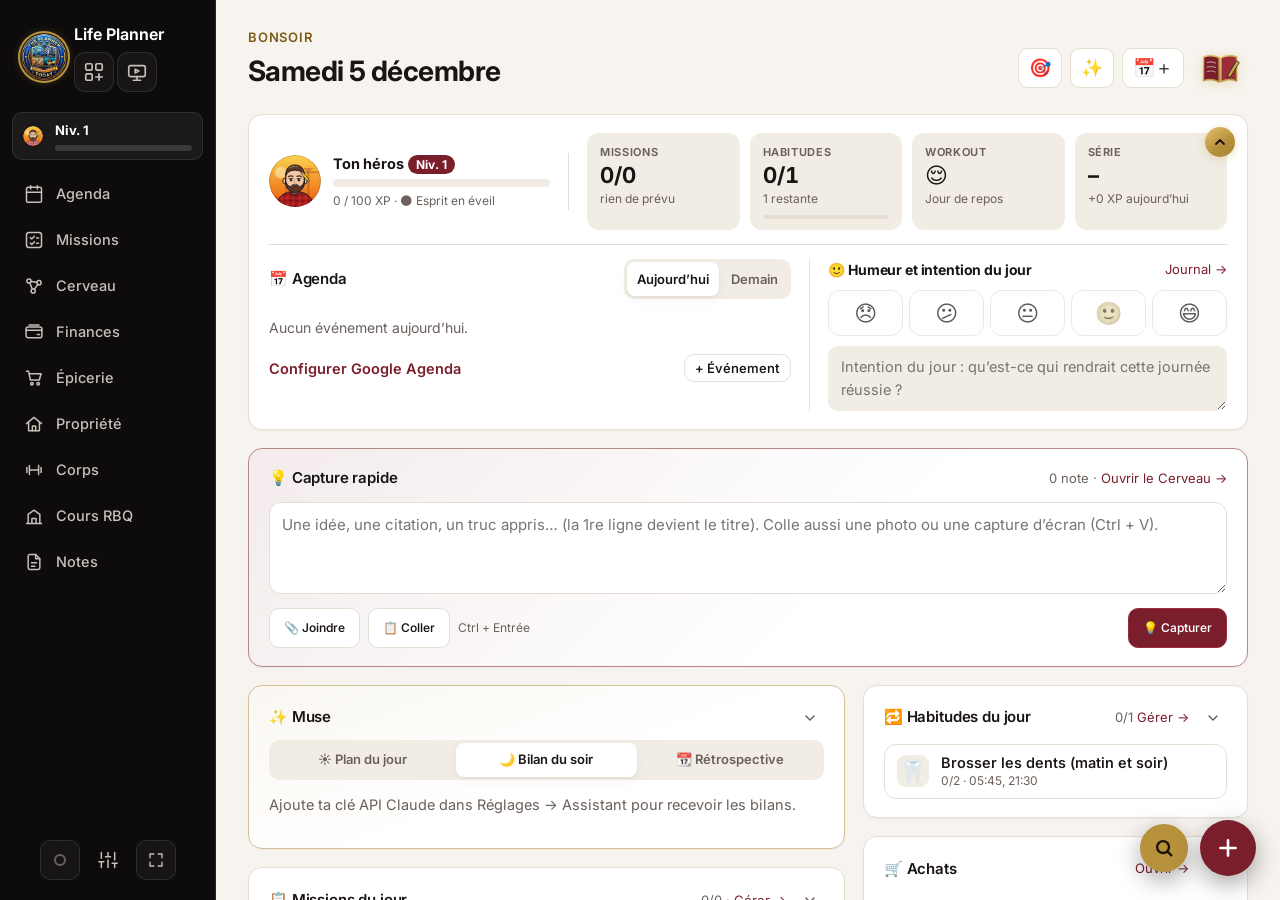
==== commit 5e227fa2: "Épicerie : inventaire frigo/congélateur/garde-manger, liste par rayon et menus de la semaine pour 4 " ====
--- a/app/index.html
+++ b/app/index.html
@@ -51,6 +51,10 @@
         <svg viewBox="0 0 24 24"><rect x="2.5" y="6" width="19" height="13" rx="2.5"/><path d="M2.5 10h19"/><path d="M16 15h2.5"/><path d="M6 3.5h12"/></svg>
         <span>Finances</span>
       </a>
+      <a href="#/epicerie" data-route="epicerie">
+        <svg viewBox="0 0 24 24"><path d="M3 4h2.5l2.2 10.5h10.6L20.5 7H6.6"/><circle cx="9.5" cy="19" r="1.5"/><circle cx="17" cy="19" r="1.5"/></svg>
+        <span>Épicerie</span>
+      </a>
       <a href="#/propriete" data-route="propriete">
         <svg viewBox="0 0 24 24"><path d="M3 11.5 12 4l9 7.5"/><path d="M5.5 9.5V20h13V9.5"/><path d="M10 20v-5.5h4V20"/></svg>
         <span>Propriété</span>
--- a/app/css/styles.css
+++ b/app/css/styles.css
@@ -1923,7 +1923,7 @@
 .fi-ch-legend .l1 { background: var(--accent); } .fi-ch-legend .l2 { background: var(--muted); }
 .fi-alerts { border-left: 4px solid var(--warn); }
 .fi-alerts ul { margin: 6px 0 0; padding-left: 18px; line-height: 1.6; }
-.fi-grid { display: grid; grid-template-columns: minmax(0, 1.4fr) minmax(0, 1fr); gap: 14px; align-items: start; }
+.fi-grid { display: grid; grid-template-columns: repeat(auto-fit, minmax(min(100%, 440px), 1fr)); gap: 14px; align-items: start; } /* côte à côte seulement s'il y a la place pour les deux */
 .fi-grid > .card, .fi-side > .card { margin: 0; }
 .fi-side { display: grid; gap: 14px; }
 .fi-budget-card, .fi-setup, .fi-alerts { margin-bottom: 14px; }
@@ -2805,7 +2805,7 @@
 /* Finances : onglets et boutons compacts sur cellulaire */
 .fi-tabs .fi-tab-s, .fi-short { display: none; }
 @media (max-width: 600px) {
-  .fi-bar .fi-tabs { display: grid; grid-template-columns: repeat(6, minmax(0, 1fr)); width: 100%; gap: 2px; padding: 3px; overflow: visible; }
+  .fi-bar .fi-tabs { display: grid; grid-template-columns: repeat(7, minmax(0, 1fr)); width: 100%; gap: 2px; padding: 3px; overflow: visible; }
   .fi-tabs button { display: flex; flex-direction: column; align-items: center; gap: 1px; padding: 6px 2px; min-height: 48px; min-width: 0; font-size: 10.5px; line-height: 1.15; }
   .fi-tabs .fi-tab-ico { font-size: 18px; }
   .fi-tabs .fi-tab-l { display: none; }
@@ -3719,3 +3719,227 @@
   .mdn-body h2 { font-size: 21px; }
   .mdn-table th, .mdn-table td { padding: 7px 9px; font-size: 13.5px; }
 }
+
+/* =========================================================
+   📋 Feuille d'examen (Cours RBQ)
+   ========================================================= */
+.sh-tools { display: flex; flex-wrap: wrap; gap: 10px 14px; align-items: center; margin-bottom: 16px; }
+.sh-tools label { display: flex; align-items: center; gap: 6px; font-size: 13px; color: var(--muted); }
+.sh-tools input { width: 220px; max-width: 100%; }
+.sh-count { margin-left: auto; font-size: 13px; }
+.sh-layout { display: grid; grid-template-columns: minmax(0, 1fr) minmax(0, 1fr); gap: 16px; align-items: start; }
+.sh-group { margin-bottom: 14px; }
+.sh-group h3 { font-size: 14px; margin: 0 0 6px; color: var(--gold-text); }
+.sh-item { display: grid; grid-template-columns: 28px minmax(0, 1fr) auto; gap: 6px; align-items: start; padding: 8px; border: 1px solid var(--border); border-radius: 10px; background: var(--surface); margin-bottom: 6px; }
+.sh-item.off { opacity: .45; }
+.sh-chk input { width: 18px; height: 18px; margin-top: 2px; }
+.sh-txt { font-size: 14px; line-height: 1.5; }
+.sh-txt small { display: block; font-size: 11.5px; }
+.sh-txt .mdn-table { margin: 4px 0 0; }
+.sh-mv { display: flex; flex-direction: column; gap: 2px; }
+.sh-mv .btn { min-height: 26px; height: 26px; width: 30px; padding: 0; }
+.sh-preview-wrap { position: sticky; top: 0; }
+/* La feuille : papier blanc, police serrée, colonnes */
+.sh-paper { background: #fff; color: #111; border-radius: 6px; padding: 10mm 8mm; aspect-ratio: 8.5 / 11; overflow: auto; font-size: var(--fs, 8.5pt); line-height: 1.3; columns: var(--cols, 2); column-gap: 5mm; column-rule: 1px solid #ddd; box-shadow: var(--shadow); }
+.sh-paper h2 { column-span: all; font-size: 1.5em; margin: 0 0 .5em; padding-bottom: .25em; border-bottom: 2px solid #111; color: #111; }
+.sh-paper section { break-inside: auto; margin-bottom: .6em; }
+.sh-paper h4 { font-size: 1.05em; margin: .3em 0 .2em; color: #7a1020; break-after: avoid; }
+.sh-paper .sh-p-item { font-size: 1em; line-height: 1.3; margin: 0 0 .25em; padding-left: .7em; text-indent: -.7em; break-inside: avoid; color: #111; max-width: none; }
+.sh-paper .sh-p-item::before { content: "• "; color: #7a1020; }
+.sh-paper .sh-p-item:has(.mdn-table)::before { content: ""; }
+.sh-paper .sh-p-item:has(.mdn-table) { padding-left: 0; text-indent: 0; }
+.sh-paper .mdn-body strong, .sh-paper strong { color: #000; }
+.sh-paper mark { background: #ffe066; color: #000; padding: 0 .1em; }
+.sh-paper .mdn-table { border-color: #999; border-radius: 0; margin: .2em 0 .4em; overflow: visible; }
+.sh-paper .mdn-table table { font-size: 1em; }
+.sh-paper .mdn-table th, .sh-paper .mdn-table td { padding: .15em .35em; border-color: #bbb; color: #111; white-space: normal; }
+.sh-paper .mdn-table th { background: #eee; }
+.sh-paper .mdn-table tbody tr:nth-child(even) td { background: #f6f6f6; }
+.sh-paper p { margin: 0; }
+.sh-ex { padding: 10px 12px; margin: 8px 0 12px; }
+.sh-ex p { margin: 4px 0 0; }
+@media (max-width: 900px) { .sh-layout { grid-template-columns: 1fr; } .sh-preview-wrap { position: static; } .sh-count { margin-left: 0; width: 100%; } }
+#sh-print-root { display: none; }
+@media print {
+  @page { size: letter; margin: 8mm; }
+  body.sh-printing > *:not(#sh-print-root) { display: none !important; }
+  body.sh-printing { background: #fff !important; }
+  body.sh-printing #sh-print-root { display: block; }
+  body.sh-printing .sh-paper { aspect-ratio: auto; overflow: visible; box-shadow: none; padding: 0; border-radius: 0; -webkit-print-color-adjust: exact; print-color-adjust: exact; }
+}
+.mdn-table th, .mdn-table td { overflow-wrap: normal; word-break: normal; min-width: 4em; }
+.sh-txt .mdn-table th { white-space: normal; }
+
+/* =========================================================
+   ✨ Muse : bilans sur la page Aujourd'hui
+   ========================================================= */
+.t-muse { border-color: color-mix(in srgb, var(--gold) 40%, var(--border)); background: linear-gradient(160deg, color-mix(in srgb, var(--gold) 7%, var(--surface)), var(--surface) 55%); }
+.t-muse .card-head { flex-wrap: wrap; gap: 8px; }
+.muse-tabs button { white-space: nowrap; }
+.muse-body { margin-top: 6px; }
+.muse-text { font-size: 14.5px; line-height: 1.6; }
+.muse-text p { margin: 0 0 .7em; }
+.muse-text strong { color: var(--gold-text); }
+.muse-old { font-size: 12.5px; margin: 0 0 6px; }
+.muse-wait { animation: museP 1.4s ease-in-out infinite; }
+@keyframes museP { 50% { opacity: .45; } }
+.muse-foot { display: flex; flex-wrap: wrap; gap: 6px; align-items: center; margin-top: 6px; }
+.muse-foot small { margin-left: auto; font-size: 12px; }
+.as-msg.bot.mdn-body { font-size: 14px; line-height: 1.55; }
+.as-msg.bot.mdn-body p { margin: 0 0 .5em; }
+.as-msg.bot.mdn-body > :last-child { margin-bottom: 0; }
+#muse-card textarea { min-height: 140px; }
+@media (max-width: 600px) { .muse-tabs { width: 100%; } .muse-tabs button { flex: 1; padding: 6px 4px; font-size: 12.5px; } }
+.t-muse .card-head .muse-tabs { order: 3; width: 100%; }
+.t-muse .card-head .muse-tabs button { flex: 1; }
+
+/* ---------- 📖 Livre d'or (Finances) ---------- */
+.lo-grid { display: grid; grid-template-columns: repeat(auto-fit, minmax(300px, 1fr)); gap: 16px; margin-bottom: 16px; }
+.lo-grid > .card { margin: 0; }
+.lo-acts, .lo-foot { display: flex; flex-wrap: wrap; gap: 8px; margin-top: 10px; }
+.lo-foot { justify-content: flex-end; margin: 8px 0 24px; }
+.lo-env td { padding: 7px 10px; }
+.lo-env tr.done span, .lo-list li.done span { text-decoration: line-through; opacity: .6; }
+.lo-env tfoot td { padding: 9px 10px; font-weight: 600; border-top: 1px solid var(--border); }
+.lo-neg { color: #ef4444; }
+.lo-pos { color: #16a34a; }
+.lo-zero td { opacity: .65; }
+.lo-hz { display: flex; flex-wrap: wrap; gap: 2px; margin: 4px 0 10px; }
+.lo-hz button { flex: 1 1 auto; }
+.lo-list { list-style: none; margin: 0; padding: 0; display: grid; gap: 6px; }
+.lo-list li { padding: 8px 10px; border-radius: 10px; background: var(--surface-2); }
+.lo-rules-list { margin: 0; padding-left: 1.4em; display: grid; gap: 8px; line-height: 1.45; }
+.lo-rules-list li::marker { color: var(--accent, #d4a017); font-weight: 700; }
+.lo-guide summary { cursor: pointer; list-style: none; }
+.lo-guide summary::-webkit-details-marker { display: none; }
+.lo-guide summary h2 { display: inline; margin: 0; }
+.lo-guide summary::after { content: ' ▾'; color: var(--muted); }
+.lo-guide[open] summary::after { content: ' ▴'; }
+.lo-guide .mdn-body { margin-top: 12px; }
+@media (max-width: 760px) {
+  .lo-grid { grid-template-columns: 1fr; }
+  .lo-hz button { font-size: 12.5px; padding: 6px 8px; }
+}
+.lo-table { width: 100%; border-collapse: collapse; font-size: 14px; }
+.lo-table th { text-align: left; font-size: 12px; font-weight: 600; color: var(--muted); padding: 8px 10px; border-bottom: 1px solid var(--border); }
+.lo-table td { padding: 7px 10px; border-bottom: 1px solid color-mix(in srgb, var(--border) 50%, transparent); }
+.lo-table .num { text-align: right; white-space: nowrap; font-variant-numeric: tabular-nums; }
+@media (max-width: 760px) { .lo-table th, .lo-table td { padding: 6px 5px; font-size: 13px; } }
+
+/* ---------- 🧠 Cerveau : sous-menu raffiné + rangées compactes (projets, récents) ---------- */
+.section-tabs.brain-tabs { gap: 2px; padding: 4px; }
+.brain-tabs a { display: inline-flex; align-items: center; gap: 7px; padding: 0 14px; }
+.brain-tabs .bt-ico { font-size: 16px; line-height: 1; }
+.brain-tabs .bt-n { min-width: 20px; height: 20px; padding: 0 6px; border-radius: 999px; display: inline-grid; place-items: center; font-size: 11.5px; font-weight: 700; background: color-mix(in srgb, var(--accent) 22%, transparent); color: var(--text); }
+.brain-tabs .bt-n[hidden] { display: none; }
+.brain-tabs a.on .bt-n { background: color-mix(in srgb, var(--accent) 45%, transparent); }
+@media (max-width: 700px) {
+  .section-tabs.brain-tabs { display: grid; grid-template-columns: repeat(5, minmax(0, 1fr)); width: 100%; }
+  .brain-tabs a { position: relative; flex-direction: column; gap: 2px; padding: 6px 2px; min-height: 50px; font-size: 11px; justify-content: center; }
+  .brain-tabs .bt-ico { font-size: 18px; }
+  .brain-tabs .bt-l { max-width: 100%; overflow: hidden; text-overflow: ellipsis; white-space: nowrap; }
+  .brain-tabs .bt-n { position: absolute; top: 3px; right: 4px; min-width: 17px; height: 17px; font-size: 10px; padding: 0 4px; }
+}
+.brain-strips { display: grid; gap: 8px; margin: 2px 0 14px; }
+.brain-strip { display: flex; align-items: center; gap: 10px; min-width: 0; }
+.brain-strip[hidden] { display: none; }
+.brain-strip .bs-label { flex: none; font-size: 13px; font-weight: 600; color: var(--muted); text-decoration: none; min-width: 84px; }
+.brain-strip a.bs-label:hover { color: var(--text); }
+.brain-strip .bs-row { display: flex; gap: 6px; overflow-x: auto; scrollbar-width: none; min-width: 0; flex: 1; mask-image: linear-gradient(90deg, #000 92%, transparent); }
+.brain-strip .bs-row::-webkit-scrollbar { display: none; }
+.bs-chip { flex: none; display: inline-flex; align-items: center; gap: 8px; max-width: 230px; padding: 5px 10px; border-radius: 999px; border: 1px solid var(--border); background: var(--surface); color: var(--text); font-size: 13px; text-decoration: none; transition: border-color .12s, transform .12s; }
+.bs-chip:hover { border-color: var(--accent); transform: translateY(-1px); }
+.bs-chip span { overflow: hidden; text-overflow: ellipsis; white-space: nowrap; }
+.bs-chip b { flex: none; font-size: 11.5px; padding: 1px 7px; border-radius: 999px; background: linear-gradient(90deg, color-mix(in srgb, var(--accent) 55%, transparent) var(--p), var(--surface-2) var(--p)); }
+.brain-strip .bs-more { flex: none; font-size: 13px; color: var(--muted); text-decoration: none; white-space: nowrap; }
+.brain-strip .bs-more:hover { color: var(--text); }
+@media (max-width: 700px) { .brain-strip .bs-label { min-width: 0; } .brain-strip .bs-more { display: none; } }
+/* Étiquettes d'une note : ajout et retrait */
+.tags-card .card-head { margin-bottom: 8px; }
+.tag-add { display: flex; gap: 6px; margin-bottom: 10px; }
+.tag-add[hidden] { display: none; }
+.tag-add input { flex: 1; min-width: 0; }
+.tag-chip { display: inline-flex; align-items: center; }
+.tag-chip .chip-btn { border-top-right-radius: 0; border-bottom-right-radius: 0; padding-right: 8px; }
+.tag-chip .tag-x { height: 100%; min-height: 32px; padding: 0 9px; border: 1px solid var(--border); border-left: 0; border-radius: 0 999px 999px 0; background: transparent; color: var(--muted); cursor: pointer; font-size: 15px; }
+.tag-chip .tag-x:hover { color: #ef4444; }
+/* Titre d'une note : affiché au complet, sur plusieurs lignes au besoin */
+textarea.note-title { display: block; resize: none; overflow: hidden; min-height: 0; line-height: 1.25; padding-top: 2px; padding-bottom: 2px; white-space: pre-wrap; overflow-wrap: anywhere; }
+.note-title-row { align-items: flex-start; }
+.note-title-row textarea.note-title { flex: 1 1 auto; width: 100%; field-sizing: content; }
+.note-title-row .note-nav { flex: none; margin-top: 2px; }
+/* Tableau « Par catégorie » : s'adapte à la largeur de sa carte (aucune colonne coupée) */
+.fi-grid > .card { container-type: inline-size; min-width: 0; }
+@container (max-width: 540px) {
+  .fi-cat-table thead th, .fi-cat-table tbody td, .fi-cat-table tfoot td { padding: 8px 6px; }
+  .fi-cat-table th:nth-child(5), .fi-cat-table td:nth-child(5) { display: none; }
+  .fi-cat-table .fi-tx-ico { width: 28px; height: 28px; font-size: 14px; }
+}
+@container (max-width: 400px) {
+  .fi-cat-table th:nth-child(3), .fi-cat-table td:nth-child(3) { display: none; }
+}
+
+/* ---------- 🥕 Épicerie ---------- */
+.ep-portions button { padding: 6px 10px; font-size: 13px; }
+.ep-tabs { display: flex; width: 100%; margin-bottom: 14px; }
+.ep-tabs button { flex: 1; padding: 9px 6px; font-weight: 600; white-space: nowrap; }
+.ep-tabs small { background: var(--accent); color: var(--accent-text); border-radius: 99px; padding: 0 7px; font-size: 11px; margin-left: 2px; }
+.ep-tabs small:empty { display: none; }
+.ep-zones { display: grid; gap: 14px; grid-template-columns: repeat(auto-fit, minmax(min(100%, 300px), 1fr)); align-items: start; }
+.ep-zones .card { margin: 0; }
+.ep-add { display: flex; flex-wrap: wrap; gap: 6px; margin-bottom: 10px; }
+.ep-add input[name="t"] { flex: 1 1 150px; min-width: 0; }
+.ep-add input[type="date"] { width: 128px; flex-shrink: 0; color: var(--muted); }
+.ep-items, .ep-list, .ep-week, .ep-ing { list-style: none; margin: 0; padding: 0; }
+.ep-items li, .ep-list li { display: flex; align-items: center; gap: 8px; padding: 6px 0; border-top: 1px solid var(--border); }
+.ep-items li:first-child, .ep-list li:first-child { border-top: 0; }
+.ep-name { flex: 1; min-width: 0; text-align: left; background: none; border: 0; padding: 4px 0; color: var(--text); font: inherit; cursor: pointer; overflow-wrap: anywhere; }
+.ep-acts { display: inline-flex; gap: 4px; flex-shrink: 0; }
+.ep-acts button, .ep-x { width: 32px; height: 32px; border-radius: 9px; border: 1px solid var(--border); background: var(--surface); cursor: pointer; font-size: 14px; color: var(--text); }
+.ep-acts button:hover, .ep-x:hover { background: var(--surface-2); }
+.ep-exp { font-size: 12px; padding: 2px 8px; border-radius: 99px; background: var(--surface-2); color: var(--muted); white-space: nowrap; }
+.ep-exp.warn { background: var(--warn-soft); color: var(--warn); }
+.ep-exp.bad { background: var(--accent-soft); color: var(--danger); font-weight: 600; }
+.ep-empty { margin: 4px 0; }
+.ep-hint { font-size: 13px; margin: 10px 2px 0; }
+.ep-urgent { border-color: var(--gold-border); background: var(--gold-soft); }
+.ep-chips { display: flex; flex-wrap: wrap; gap: 6px; }
+.ep-chip { display: inline-flex; align-items: center; gap: 6px; padding: 4px 6px 4px 12px; border-radius: 99px; background: var(--surface); border: 1px solid var(--border); font-size: 14px; }
+.ep-ideas { margin: 10px 0 0; }
+.ep-ideas .link-btn, .ep-ideas button { background: none; border: 0; padding: 0; color: var(--accent); cursor: pointer; font: inherit; text-decoration: underline; }
+.ep-row-btns { display: flex; flex-wrap: wrap; gap: 8px; margin: 4px 0 12px; }
+.ep-foot { margin: 14px 0 0; }
+.ep-rayon h3 { font-size: 14px; margin: 14px 0 4px; color: var(--muted); }
+.ep-list label { flex: 1; display: flex; align-items: center; gap: 10px; cursor: pointer; min-height: 32px; }
+.ep-list input[type="checkbox"] { width: 20px; height: 20px; accent-color: var(--accent); flex-shrink: 0; }
+.ep-list li.done span { text-decoration: line-through; color: var(--muted); }
+.ep-src { font-size: 12px; opacity: .7; }
+.ep-wk h2 { flex: 1; text-align: center; margin: 0; font-size: 17px; }
+.ep-wk .btn { min-width: 40px; }
+.ep-week li { display: flex; align-items: center; gap: 10px; padding: 8px; border-radius: 12px; }
+.ep-week li + li { margin-top: 2px; }
+.ep-week li.today { background: var(--accent-soft); }
+.ep-dow { width: 42px; flex-shrink: 0; font-weight: 700; font-size: 13px; text-transform: uppercase; color: var(--muted); display: flex; flex-direction: column; line-height: 1.1; }
+.ep-dow small { font-size: 17px; color: var(--text); }
+.ep-week li.today .ep-dow, .ep-week li.today .ep-dow small { color: var(--accent); }
+.ep-week select { flex: 1; min-width: 0; }
+.ep-meal, .ep-rcard { flex: 1; min-width: 0; display: flex; align-items: center; gap: 10px; text-align: left; background: none; border: 0; padding: 2px 0; color: var(--text); font: inherit; cursor: pointer; }
+.ep-meal > span:last-child, .ep-rcard > span:last-child { display: flex; flex-direction: column; min-width: 0; }
+.ep-meal b, .ep-rcard b { line-height: 1.25; }
+.ep-special { cursor: default; }
+.ep-emo { font-size: 24px; line-height: 1; flex-shrink: 0; }
+.ep-filters { margin-bottom: 10px; display: flex; flex-wrap: wrap; gap: 6px; }
+.ep-lib { display: grid; gap: 8px; grid-template-columns: repeat(auto-fill, minmax(min(100%, 250px), 1fr)); }
+.ep-rcard { border: 1px solid var(--border); border-radius: 12px; padding: 10px 12px; background: var(--surface); }
+.ep-rcard:hover { background: var(--surface-2); }
+.ep-ing li { padding: 3px 0; }
+.ep-ing li.have { color: var(--muted); }
+.ep-steps { padding-left: 20px; margin: 0 0 8px; }
+.ep-steps li { margin: 4px 0; }
+.ep-plan-row select { flex: 1; min-width: 0; }
+.ep-rform { display: flex; flex-direction: column; gap: 10px; }
+.ep-rform label { display: flex; flex-direction: column; gap: 4px; font-size: 13px; color: var(--muted); }
+.ep-rform label.ep-check { flex-direction: row; align-items: center; gap: 8px; color: var(--text); font-size: 14px; }
+.ep-r2 { display: flex; gap: 10px; }
+.ep-r2 label { flex: 1; min-width: 0; }
+.ep-r2 label.grow { flex: 2; }
